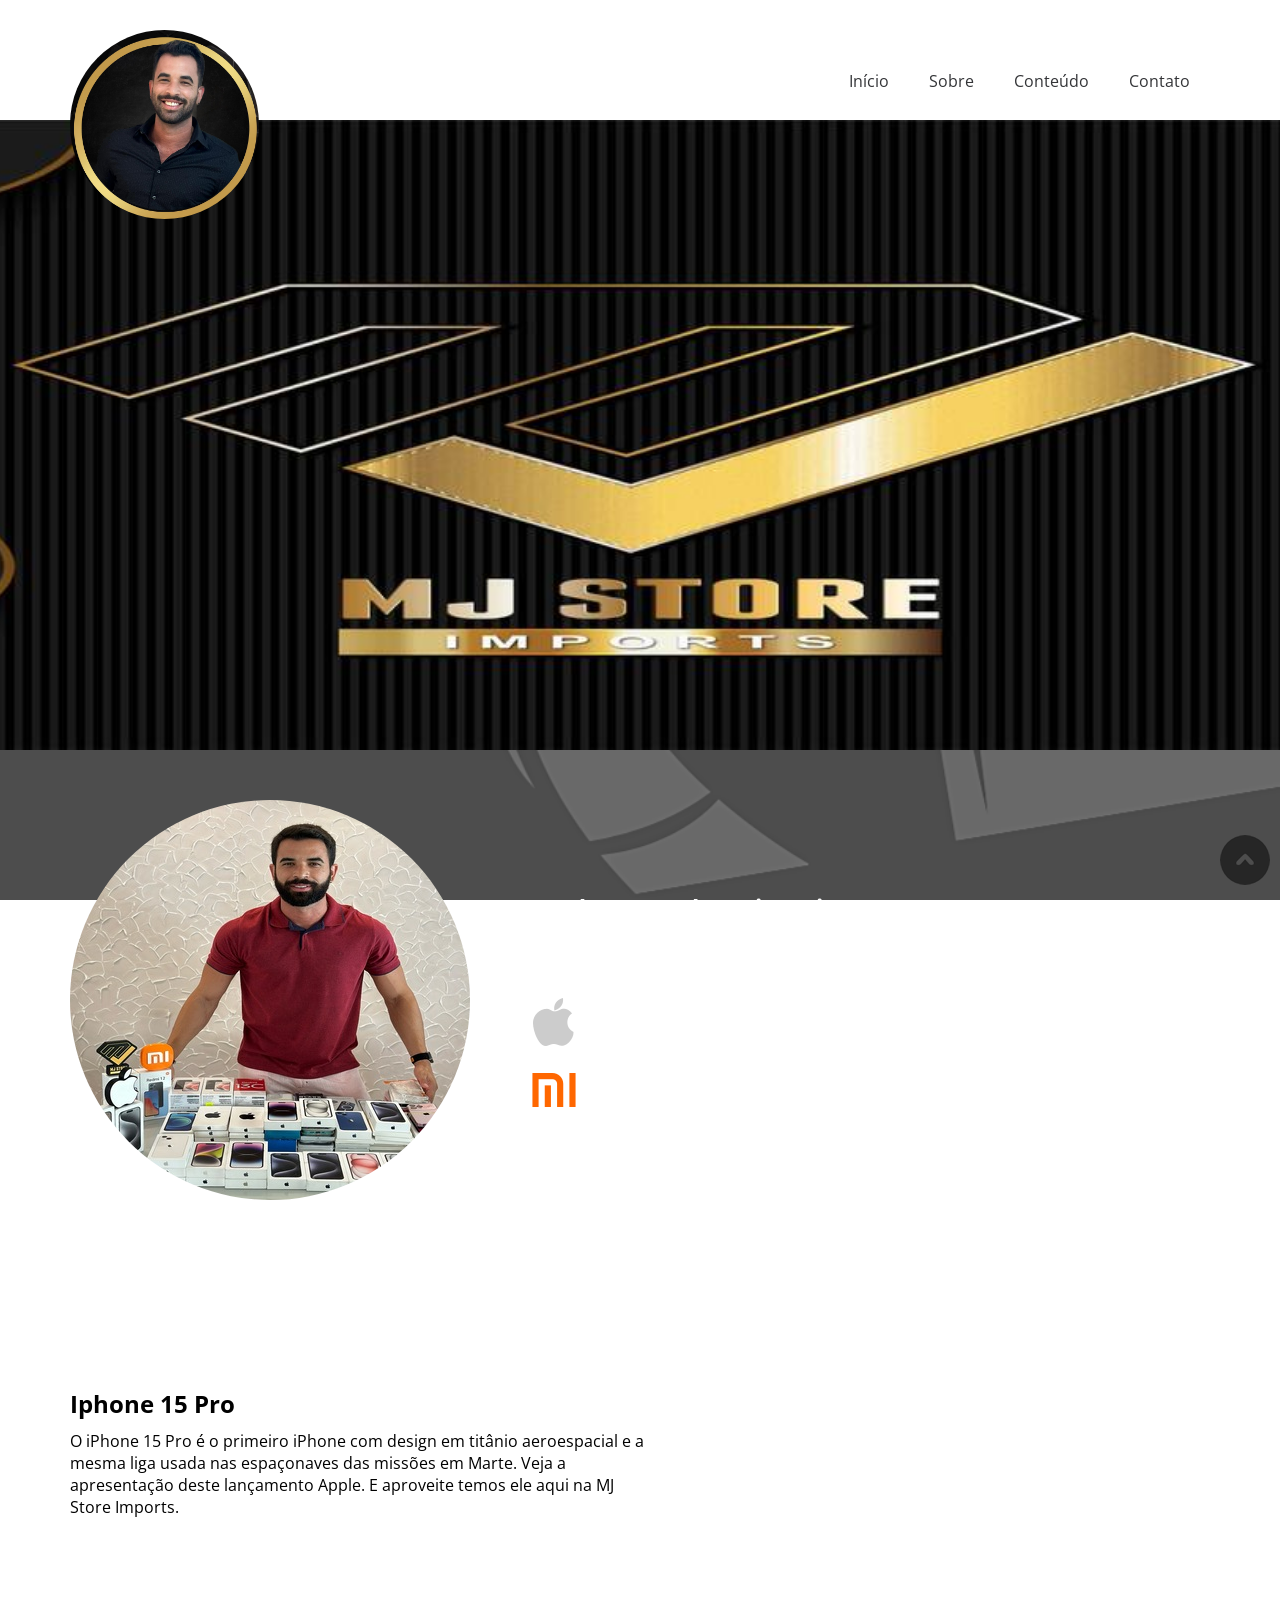
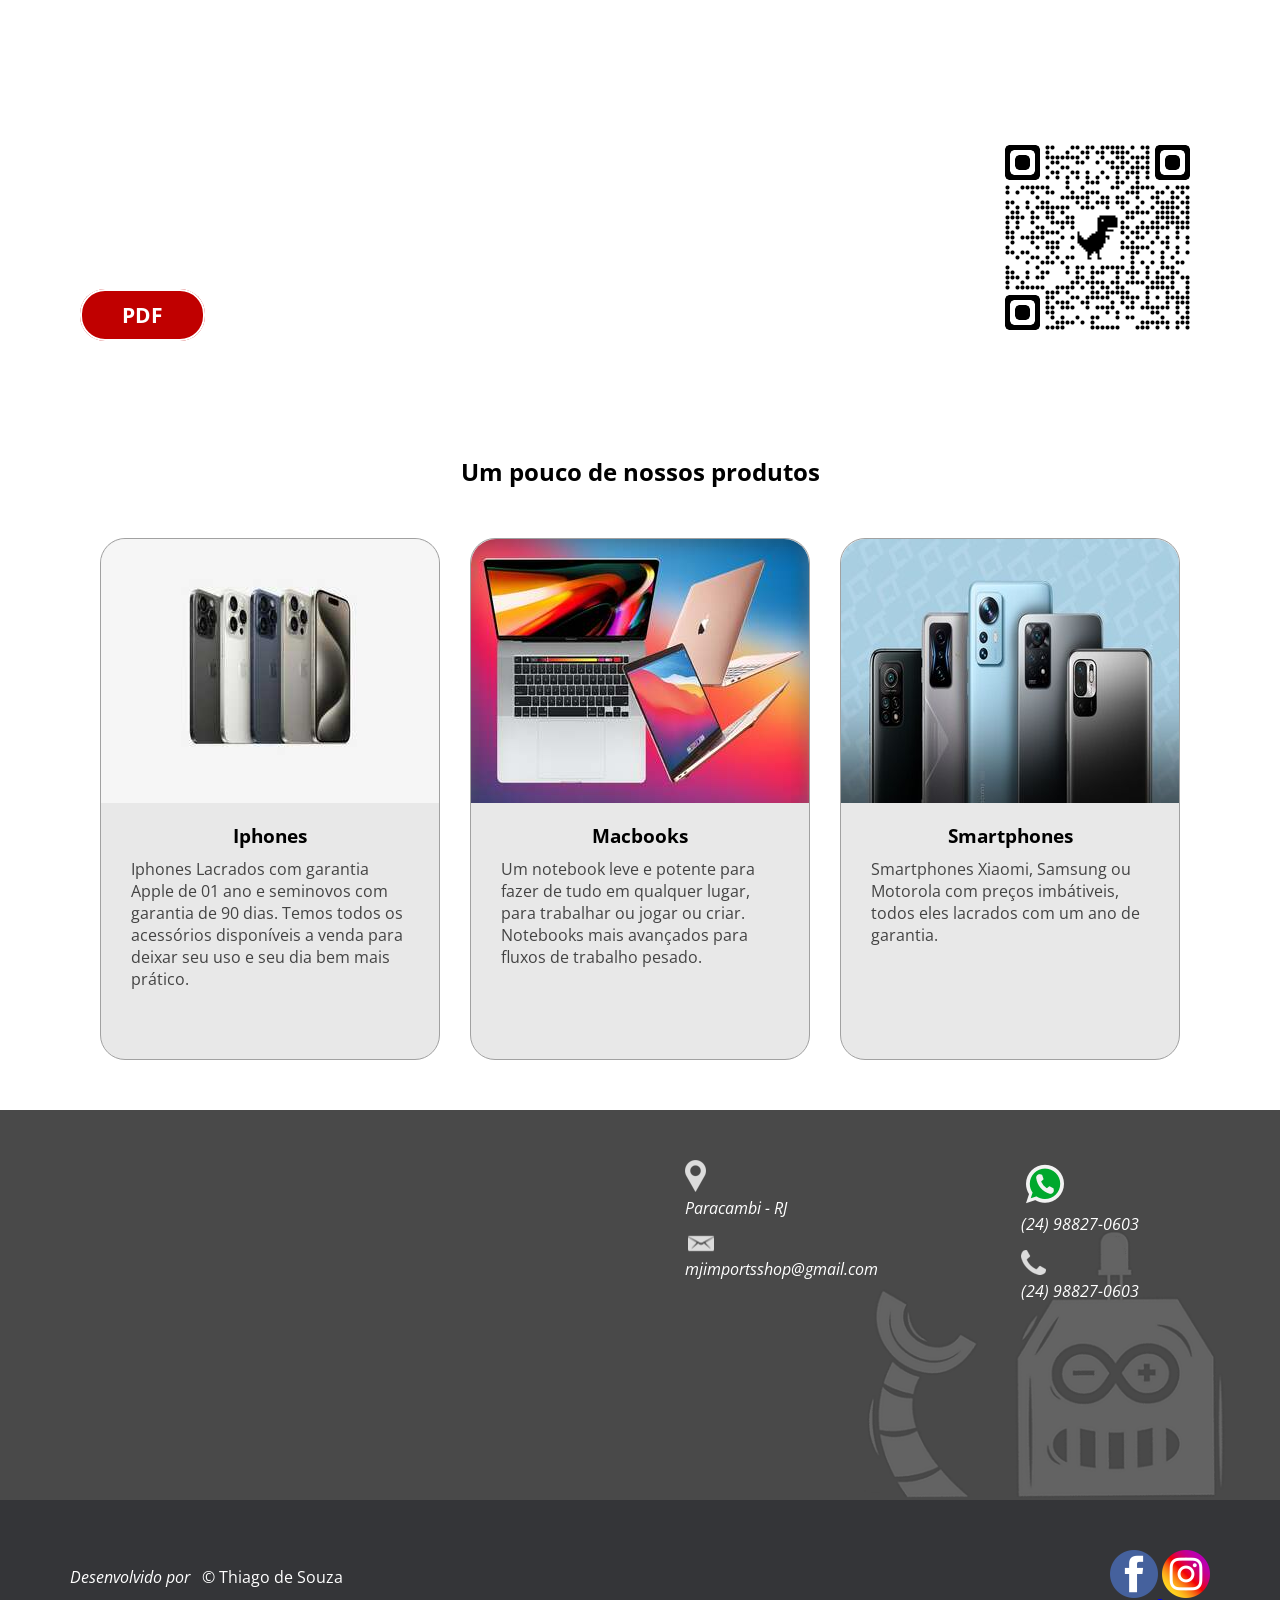
==== index.html @ d0d1aa40 "Upload de Arquivos do site" ====
<!DOCTYPE html>
<html lang="pt-br">

<head>
    <meta charset="UTF-8">
    <meta name="viewport" content="width=device-width, initial-scale=1.0">
    <title>HTML 5 e CSS3 - One page site</title>
    <meta name="description"
        content="Aprendizado sobre HTML5, CSS3 e SEO de forma simples, prática e objetiva desenvolvendo do zero um site OnePage do zero completamente responsivo.">
    <link rel="icon" href="img/favicon.png">
    <link rel="stylesheet" href="style.css">
</head>

<body>

    <!-- Cabeçalho -->
    <header id="inicio">
        <div class="container flex">
            <div id="logo">
                <img src="img/logo.png" alt="hal 9000">
            </div>

            <nav>
                <input type="checkbox" id="check">
                <label for="check">&#x268c;</label>
                <ul>
                    <li><a href="#inicio">Início</a></li>
                    <li><a href="#sobre">Sobre</a></li>
                    <li><a href="#conteudo">Conteúdo</a></li>
                    <li><a href="#contato">Contato</a></li>
                </ul>
            </nav>

        </div>

    </header>

    <!-- Destaque -->
    <main>
        <div class="container">

        </div>


    </main>

    <!-- Sobre  -->
    <section id="sobre">
        <div class="container flex2">
            <div id="destaqueSobre">
                <img src="img/produtos.jpg" alt="html5css3">
            </div>
            <div id="textoSobre">
                <h2>Produtos Apple e Xiaomi</h2>
                <p>Proporcionando momentos incríveis com produtos Apple e Xiaomi. Viva e sinta a experiência de ter o
                    melhor para você.
                </p>
                <div class="topicosSobre flex2">
                    <img src="img/apple.png" alt="html5">
                    <p>Apple</p>
                </div>
                <div class="topicosSobre flex2">
                    <img src="img/xiaomi.png" alt="css3">
                    <p>Xiamomi</p>
                </div>

            </div>

        </div>


    </section>

    <!-- One Page -->
    <section id="onepage">
        <div class="container flex3">
            <div id="textoSite">
                <h2>Iphone 15 Pro</h2>
                <p>
                    O iPhone 15 Pro é o primeiro iPhone com design em titânio aeroespacial e a mesma liga usada nas
                    espaçonaves das missões em Marte.
                    Veja a apresentação deste lançamento Apple. E aproveite temos ele aqui na MJ Store Imports.
                </p>
            </div>
            <div id="video">
                <iframe width="560" height="315" src="https://www.youtube.com/embed/oHQ7RxC-_5E?si=gwGNPTYj-lq-KLlU"
                    title="YouTube video player"
                    allow="accelerometer; autoplay; clipboard-write; encrypted-media; gyroscope; picture-in-picture; web-share"
                    allowfullscreen></iframe>

            </div>
        </div>


    </section>

    <!-- Wireframe -->
    <section id="wireframe">
        <div class="container flex2">
            <div id="textoWire">
                <h2>Nosso Catálogo</h2>
                <p>Temos uma variedade de produtos incríveis para melhor atendê-los. Produtos diretamente dos EUA,
                    enviamos para todo o Brasil.
                    Sua compra é totalmente segura conosco, garantida e com a melhor qualidade e atendimento possível.
                    Clique no botão <span> ou escaneie o QR Code </span> para obter o catálogo de nossos preços e
                    produtos.
                </p>
                <a href="catalogo.pdf" target="_blank" class="botao">PDF</a>
            </div>

            <div id="qrcode">
                <img src="img/qrcode.png" alt="qrcode">

            </div>
        </div>


    </section>

    <!-- Conteúdo -->

    <section id="conteudo">
        <div class="container">

            <h2>Um pouco de nossos produtos</h2>

            <div class="cards flex4">
                <div class="card">
                    <img src="img/iphones.jpeg" alt="Estrutura html5">
                    <h3>Iphones</h3>
                    <p>Iphones Lacrados com garantia Apple de 01 ano e seminovos com garantia de 90 dias. Temos todos os
                        acessórios disponíveis a venda para deixar seu uso e seu dia bem mais prático.
                    </p>

                </div>

                <div class="card">
                    <img src="img/macbooks.jpg" alt="Box model CSS">
                    <h3>Macbooks</h3>
                    <p> Um notebook leve e potente para fazer de tudo em qualquer lugar, para trabalhar ou jogar ou
                        criar. Notebooks mais avançados para fluxos de trabalho pesado.
                    </p>

                </div>

                <div class="card">
                    <img src="img/i632135.jpeg" alt="Breakpoints">
                    <h3>Smartphones</h3>
                    <p> Smartphones Xiaomi, Samsung ou Motorola com preços imbátiveis, todos eles lacrados com um ano de
                        garantia.
                    </p>

                </div>

            </div>



        </div>


    </section>

    <!-- Rodapé -->

    <address>
        <div class="container flex6">
            <div id="contato">
                <a href="https://api.whatsapp.com/send?phone=5524988270603&text=Oi,%20tenho%20uma%20dúvida!" target="_blank">
                    <img src="img/whatsapp.png" alt="WhatsApp" title="Abrir no WhatsApp">
                    <p>(24) 98827-0603</p>
                </a>
                <img src="img/fone.png" alt="Telefone">
                <p>(24) 98827-0603</p>
            </div>

            <div id="endereco">

                <a href="https://maps.app.goo.gl/UojAZGGmoxcisecQ6">
                    <img src="img/mapa.png" alt="Mapa" id="iconeMapa">
                </a>
                <img src="img/local.png" alt="Local" id="iconeLocal">

                <p>Paracambi - RJ</p>
                <a href="mailto:mjimportsshop@gmail.com?subject=IPHONE">
                    <img src="img/email.png" alt="Email" title="Enviar E-mail">
                    <p>mjimportsshop@gmail.com</p>
                </a>

            </div>

            <div id="googleMaps">

                <iframe
                    src="https://www.google.com/maps/embed?pb=!1m18!1m12!1m3!1d58930.64115678321!2d-43.75852801609254!3d-22.610310157361425!2m3!1f0!2f0!3f0!3m2!1i1024!2i768!4f13.1!3m3!1m2!1s0x994de0906daee5%3A0x635ed114ffd1ee93!2sParacambi%2C%20RJ!5e0!3m2!1spt-BR!2sbr!4v1706153625259!5m2!1spt-BR!2sbr"
                    width="400" height="300" style="border:0;" allowfullscreen="" loading="lazy"
                    referrerpolicy="no-referrer-when-downgrade"></iframe>


            </div>

        </div>
    </address>

    <footer>
        <div class="container flex5">
            <div id="copyright">

                <p><i>Desenvolvido por</i> &nbsp; &#169; Thiago de Souza </p>

            </div>

            <div id="social">
       

                <a href="https://www.facebook.com/mjimportsstore" target="_blank">
                    <img src="img/facebook.png" alt="Facebook">
                </a>
                <a href="https://www.instagram.com/mjstoreimport/" target="_blank">
                    <img src="img/instagram.png" alt="Instagram">
                </a>


            </div>

        </div>


    </footer>

    <a href="#inicio" id="topo"><img src="img/topo.png" alt="topo do site"></a>
</body>

</html>
---- style.css ----
/*  
    Folha de estilo do site one page HTML5 e CSS3
    @author: Thiago de Souza

*/

/* Importação (Google Fonts */
@import url('https://fonts.googleapis.com/css2?family=Open+Sans:wght@400;700&display=swap');

/* CSS Reset*/
* {
    margin: 0;
    border: 0;
    padding: 0;
}

html{
    scroll-behavior: smooth;
}

body {
    font-family: 'Open Sans', sans-serif;
    font-size: 1em;
}

/* Layout */
.container {
    margin: 0 auto;

}

.flex {
    display: flex;
    justify-content: space-between;

}

.flex2 {
    display: flex;
    align-items: center;
}

.flex3 {
    display: flex;
    flex-direction: column;
}

.flex4 {
    display: flex;
    flex-wrap: wrap;
    justify-content: space-evenly;
}

.flex5{
    display: flex;
    flex-direction: column-reverse;
}

.flex6{
    display: flex;
    flex-direction: column;
    justify-content: space-around;

}

.botao {
    text-decoration: none;
    color: #fff;
    font-size: 1.3em;
    font-weight: 700;
    background-color: #c00000;
    padding: 10px 40px;
    border: 2px solid #fff;
    border-radius: 25px;
}

/*Topo do site*/
#topo {
    position: fixed;
    right: 10px;
    bottom: 10px;

}

/* Cartões */

.card {
    margin-top: 25px;
    width: 338px;
    height: 520px;
    background-color: #e8e8e8;
    border: 1px solid #a1a1a1;
    border-radius: 25px;
    text-align: center;

}

.card img {
    border-radius: 25px 25px 0px 0px;

}

.card h3 {
    margin-top: 15px;
}

.card p {
    text-align: left;
    color: #434343;
    padding: 10px 30px 50px 30px;

}

.card a {
    padding: 10px 100px;
    border: 0;
}


/* Smartphone Portrait >>>>>>>>>>>>>>>>>>>>>>>>>>>>>>>>>>>>>>>>>>>>>>>>>>>>>>>>>>>>>>>> */

/* Cabeçalho*/

header {
    height: 60px;
}

#logo img {
    width: 128px;
    height: 128px;
    border-radius: 50%;
}

#check {
    display: none;
}

label {
    font-size: 3em;
    position: fixed;
    top: 5px;
    right: 15px;
    color: rgba(0, 0, 0, 0.5);

}

nav ul {
    list-style: none;
    background-color: rgba(52, 53, 56, 0.95);
    height: 100vh;
    position: fixed;
    top: 60px;
    right: -45%;
    width: 45%;
    transition: all 0.5s;
}

#check:checked~ul {
    right: 0;
}

nav ul li {
    padding: 20px;
    border-bottom: 1px solid #a9a9a9;
    text-align: right;

}

nav ul li a {
    text-decoration: none;
    color: #fff
}

/* Destaque*/

main {
    height: 75vh;
    background: url(img/logo.jpg);
    background-size: cover;
    background-position: center;
    color: #fff;
    display: flex;
    flex-direction: column;
    justify-content: center;
    text-align: center;
}

main h1 {
    font-size: 2.5em;
}

main h2 {
    font-size: 1em;
    margin: 20px 0px 50px 0px
}

/* Sobre */

#sobre {
    padding: 50px 0px;
    background: url(img/background.png);
    background-size: cover;
    background-position: center;

}

#destaqueSobre {
    display: none;
}

#textoSobre {
    color: #fff;
    padding: 0px 10px;

}

#textoSobre h2 {
    margin-bottom: 10px;
}

.topicosSobre {
    margin-top: 20px;
}

.topicosSobre img {
    margin-right: 10px;
}

/* One Page */

#onepage {
    padding: 50px 10px;
}

#onepage h2 {
    margin-bottom: 10px;
}

#onepage p {
    margin-bottom: 25px;
}

#video iframe {
    width: 340px;
    height: 191px;
}

/* Wireframe */

#wireframe {
    padding: 50px 0px;
    background: url(img/background.png);
    background-size: cover;
    background-position: center;

}

#textoWire {
    color: #fff;
    padding: 0px 10px;
}

#textoWire h2 {
    margin-bottom: 10px;
}

#textoWire p {
    margin-bottom: 40px;
}

#textoWire span {
    display: none;
}

#qrcode {
    display: none;
}

/* Conteúdo */

#conteudo {
    padding: 50px 0px;
}

#conteudo h2 {
    margin-bottom: 25px;
    text-align: center;
}

#todos {
    margin-top: 50px;
    text-align: center;
}

#todos a {
    text-decoration: none;
    color: #000;
    font-weight: 700;
    font-size: 1.25em;
}

/* Rodapé */

address {
    padding: 35px 10px 50px 10px ;
    background: url(img/background2.png);
    background-size: cover;
    background-position: center;
    color: #fff;
}

address a {
    text-decoration: none;
    color: #fff;
}

address img{
    padding-top: 15px;
}

#iconeLocal{
    display: none;
}

#dados{
    margin: 30px 0px 15px 0px;
}

#googleMaps{
    display: none;
}

footer{
    padding: 50px;
    background-color: #343538;
    color: #fff;
    text-align: center;
}

#social {
    margin-bottom: 25px;
}



/* Smartphone Landscape >>>>>>>>>>>>>>>>>>>>>>>>>>>>>>>>>>>>>>>>>>>>>>>>>>>>>>>>>>>>>>> */
@media (min-width: 576px) {

    /* Layout */
    .container {
        max-width: 540px;
    }

    /*Destaque */

    main h1,
    main h2 {
        text-shadow: #0000 0.05em 0.05em 0.05em;
    }

    /* One page*/

    #video iframe {
        width: 560px;
        height: 315px;
        border: 0;
    }

    /* Rodapé*/

    .flex5{
        flex-direction: row;
        justify-content: space-between;
        align-items: center;

    }

    #social{
        margin: 0;
    }

}

/* Tablet Portrait >>>>>>>>>>>>>>>>>>>>>>>>>>>>>>>>>>>>>>>>>>>>>>>>>>>>>>>>>>>>>>>>>>>> */

@media (min-width: 768px) {

    /* Layout */
    .container {
        max-width: 720px;
    }

    /* Destaque */

    main {
        height: 45vh;
    }

    main h1 {
        font-size: 5.5em;
    }

    main h2 {
        font-size: 2em;
    }

}

/* Tablet Landscape >>>>>>>>>>>>>>>>>>>>>>>>>>>>>>>>>>>>>>>>>>>>>>>>>>>>>>>>>>>>>>>>>>> */
@media (min-width: 992px) {

    /* Layout */
    .container {
        max-width: 960px;
    }

    /* Destaque*/

    main {
        height: 70vh;
    }
}

/* PC >>>>>>>>>>>>>>>>>>>>>>>>>>>>>>>>>>>>>>>>>>>>>>>>>>>>>>>>>>>>>>>>>>>>>>>>>>>>>>>>> */
@media (min-width: 1200px) {

    /* Layout */
    .container {
        max-width: 1140px;
    }

    /* Cabeçalho*/

    header {
        height: 120px;
    }

    #logo img {
        width: 189px;
        height: 189px;
        margin-top: 30px;
    }

    label {
        display: none;

    }

    nav ul {
        position: static;
        width: 100%;
        height: auto;
        background-color: transparent;
        margin-top: 50px;

    }

    nav ul li {
        float: left;
        border: 0;

    }

    nav ul li a {
        color: #343538;
    }

    nav ul li a:hover {
        color: #c00000;
    }

    /* Sobre */

    #sobre {
        background-attachment: fixed;
    }

    #destaqueSobre {
        display: inline;
    }

    #destaqueSobre img {
        border-radius: 50%;
        margin-right: 50px;
    }

    /* One Page */

    .flex3 {
        flex-direction: row;
        align-items: center;
    }

    /* Wireframe */

    #wireframe {
        background-attachment: fixed;

    }

    #wireframe span {
        display: inline;

    }

    #qrcode {
        display: inline;
    }

    #qrcode img {
        width: 225px;
        height: 225px;

    }

    /* Rodapé */

    #iconeLocal{
        display: inline;
    }

    #iconeMapa{
        display: none;
    }

    #googleMaps{
        display: inline;
    }

    .flex6{
        flex-direction: row-reverse;
    }

}
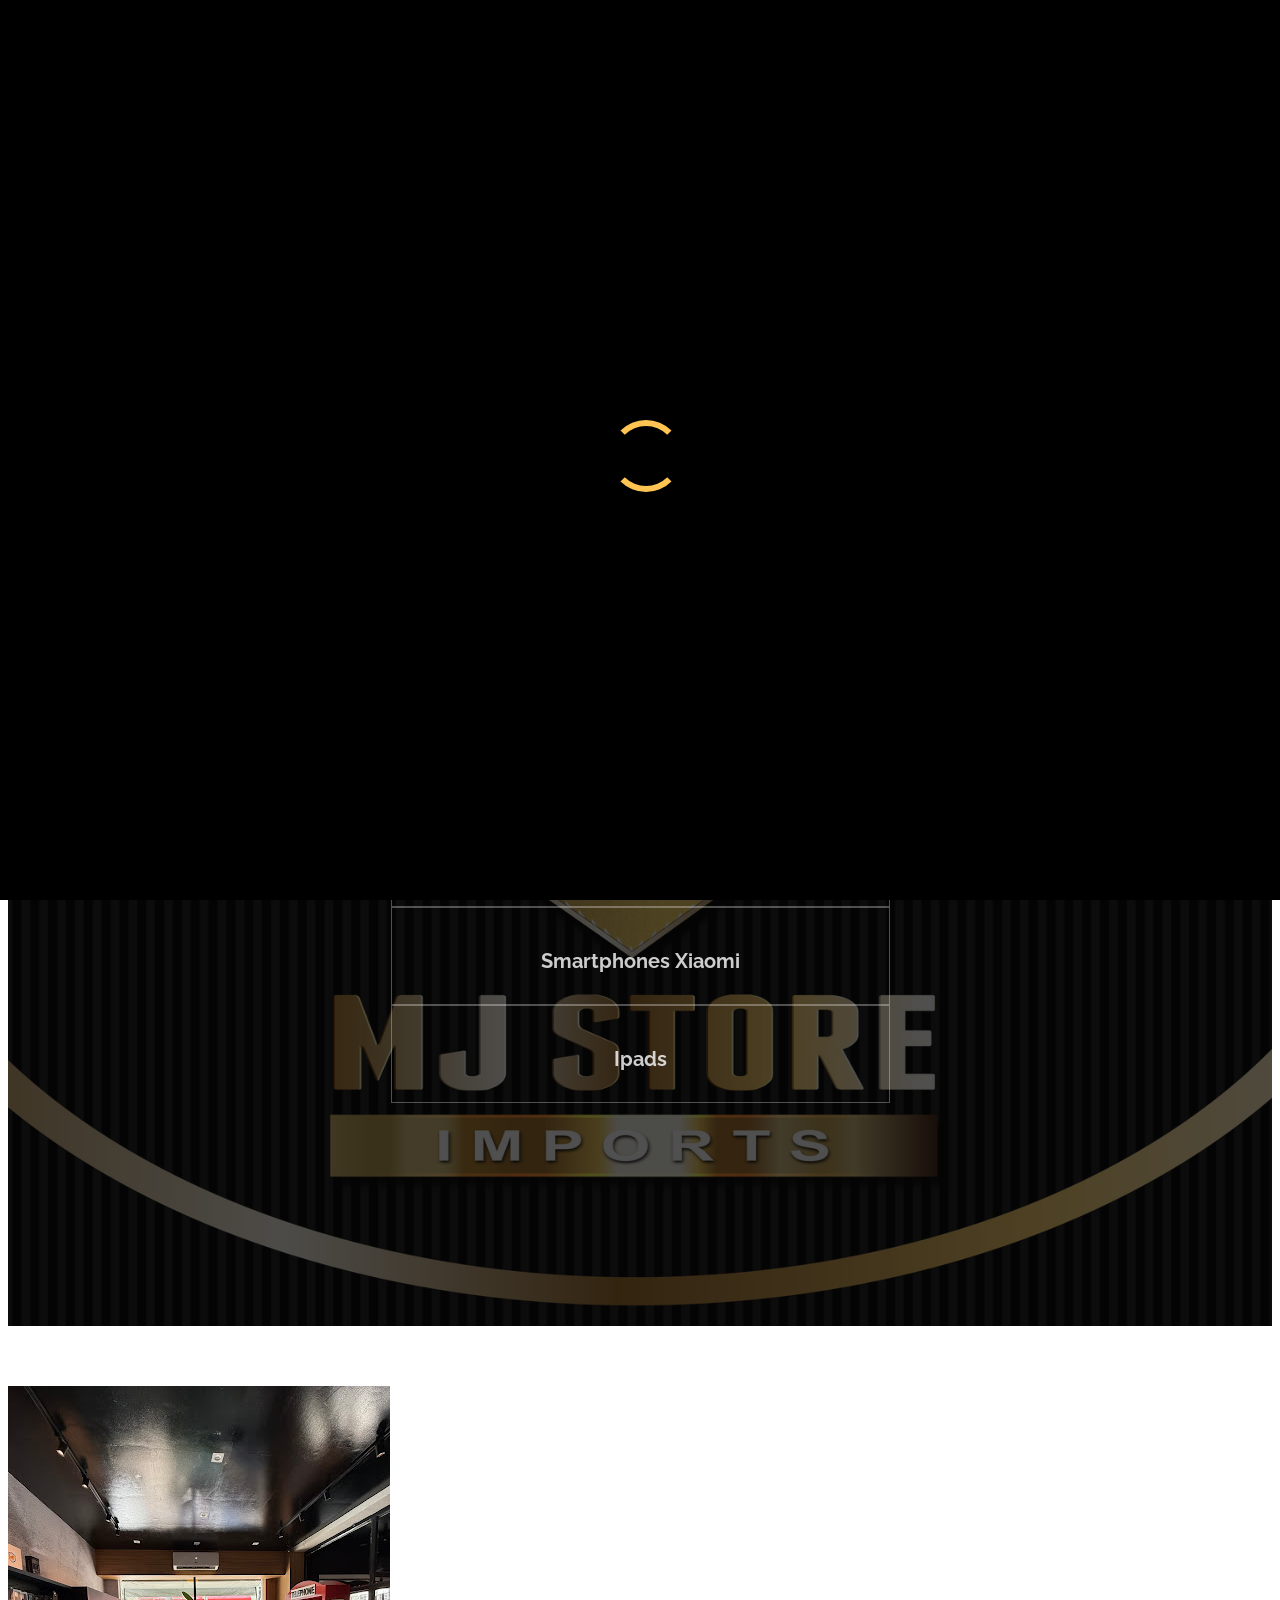
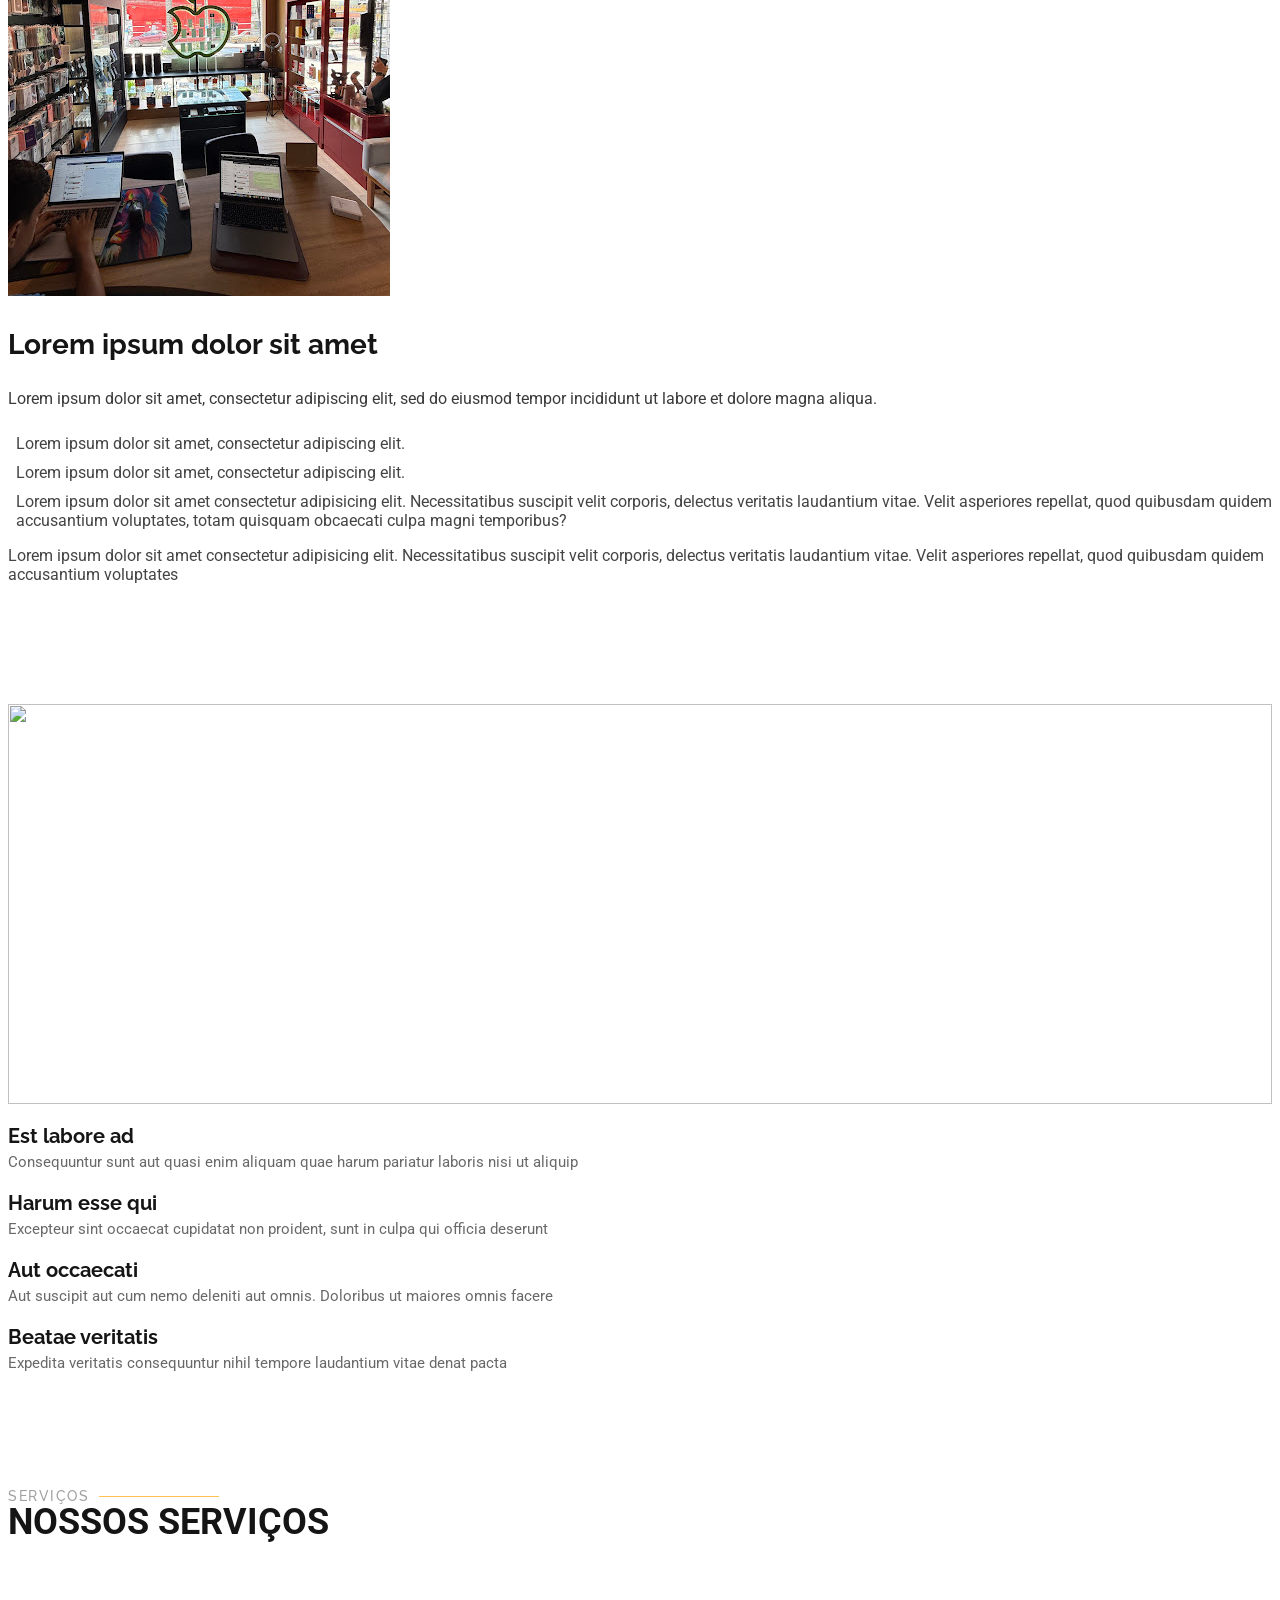
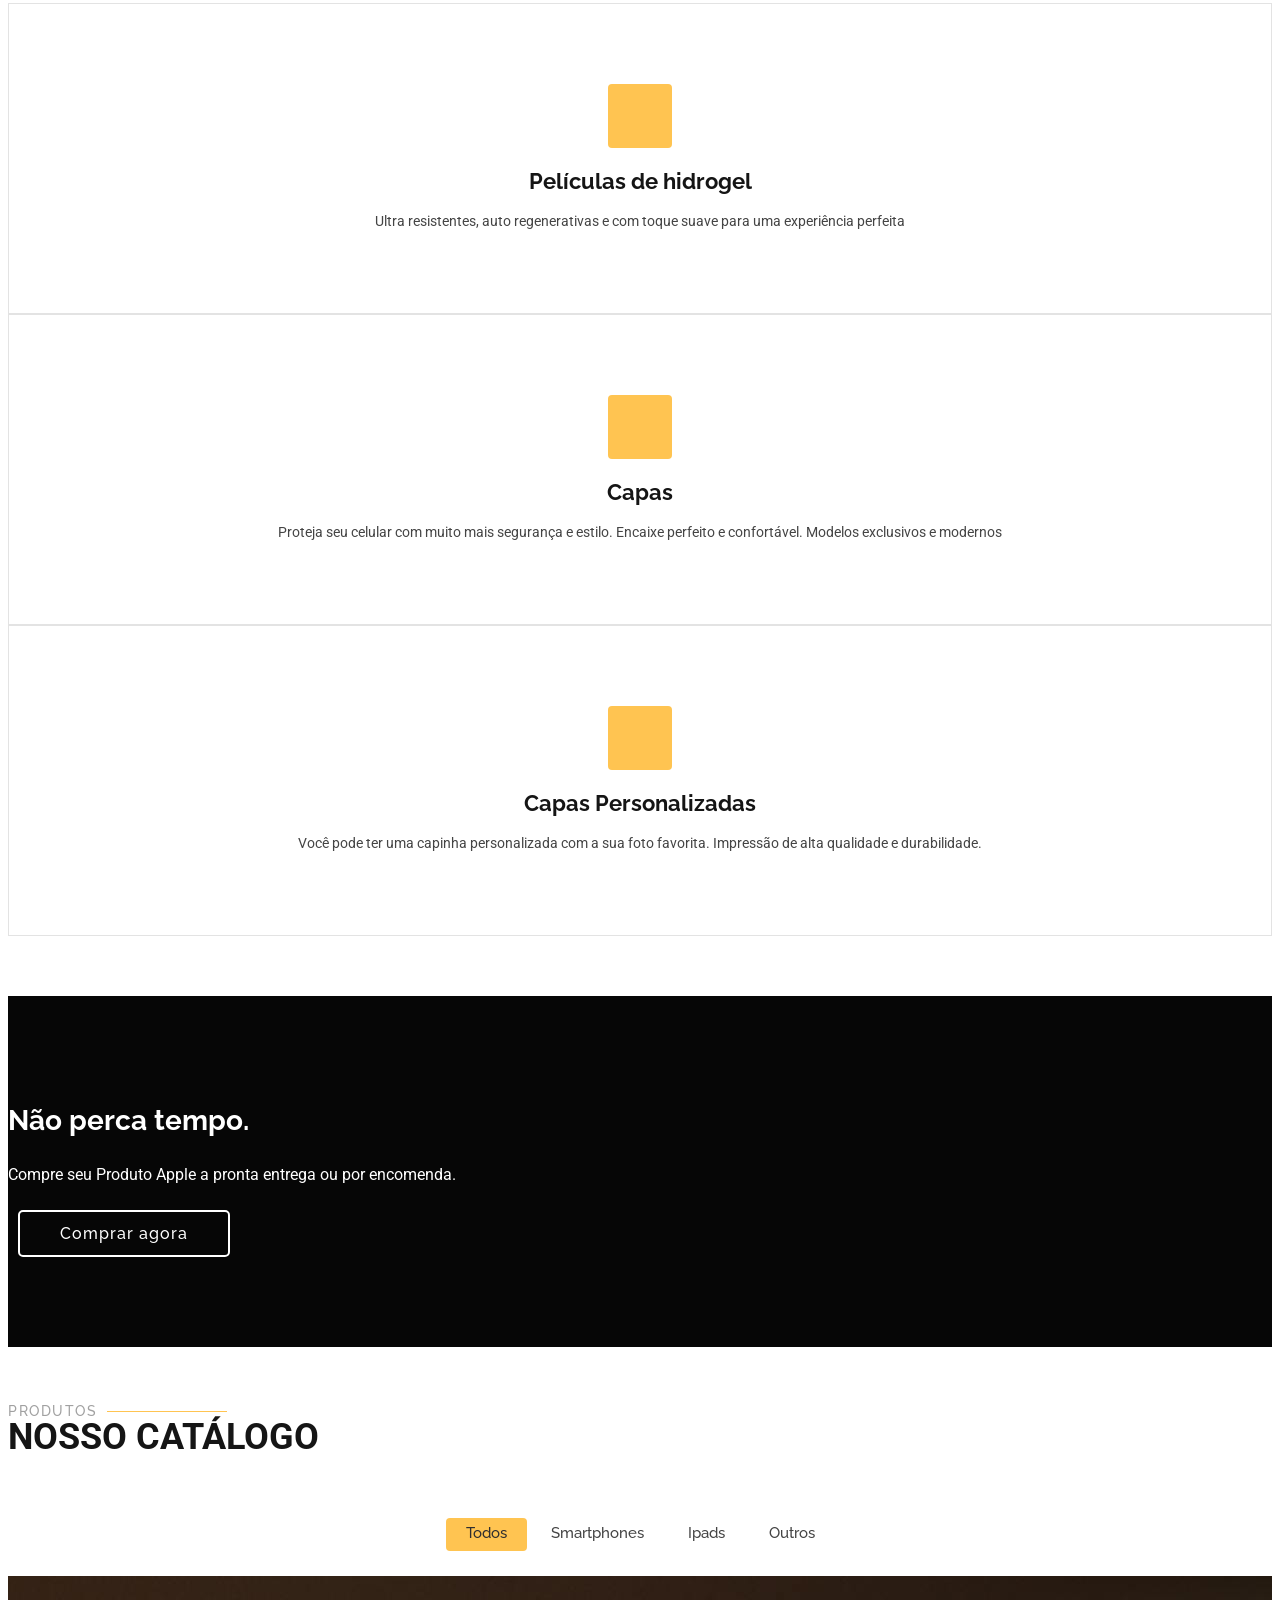
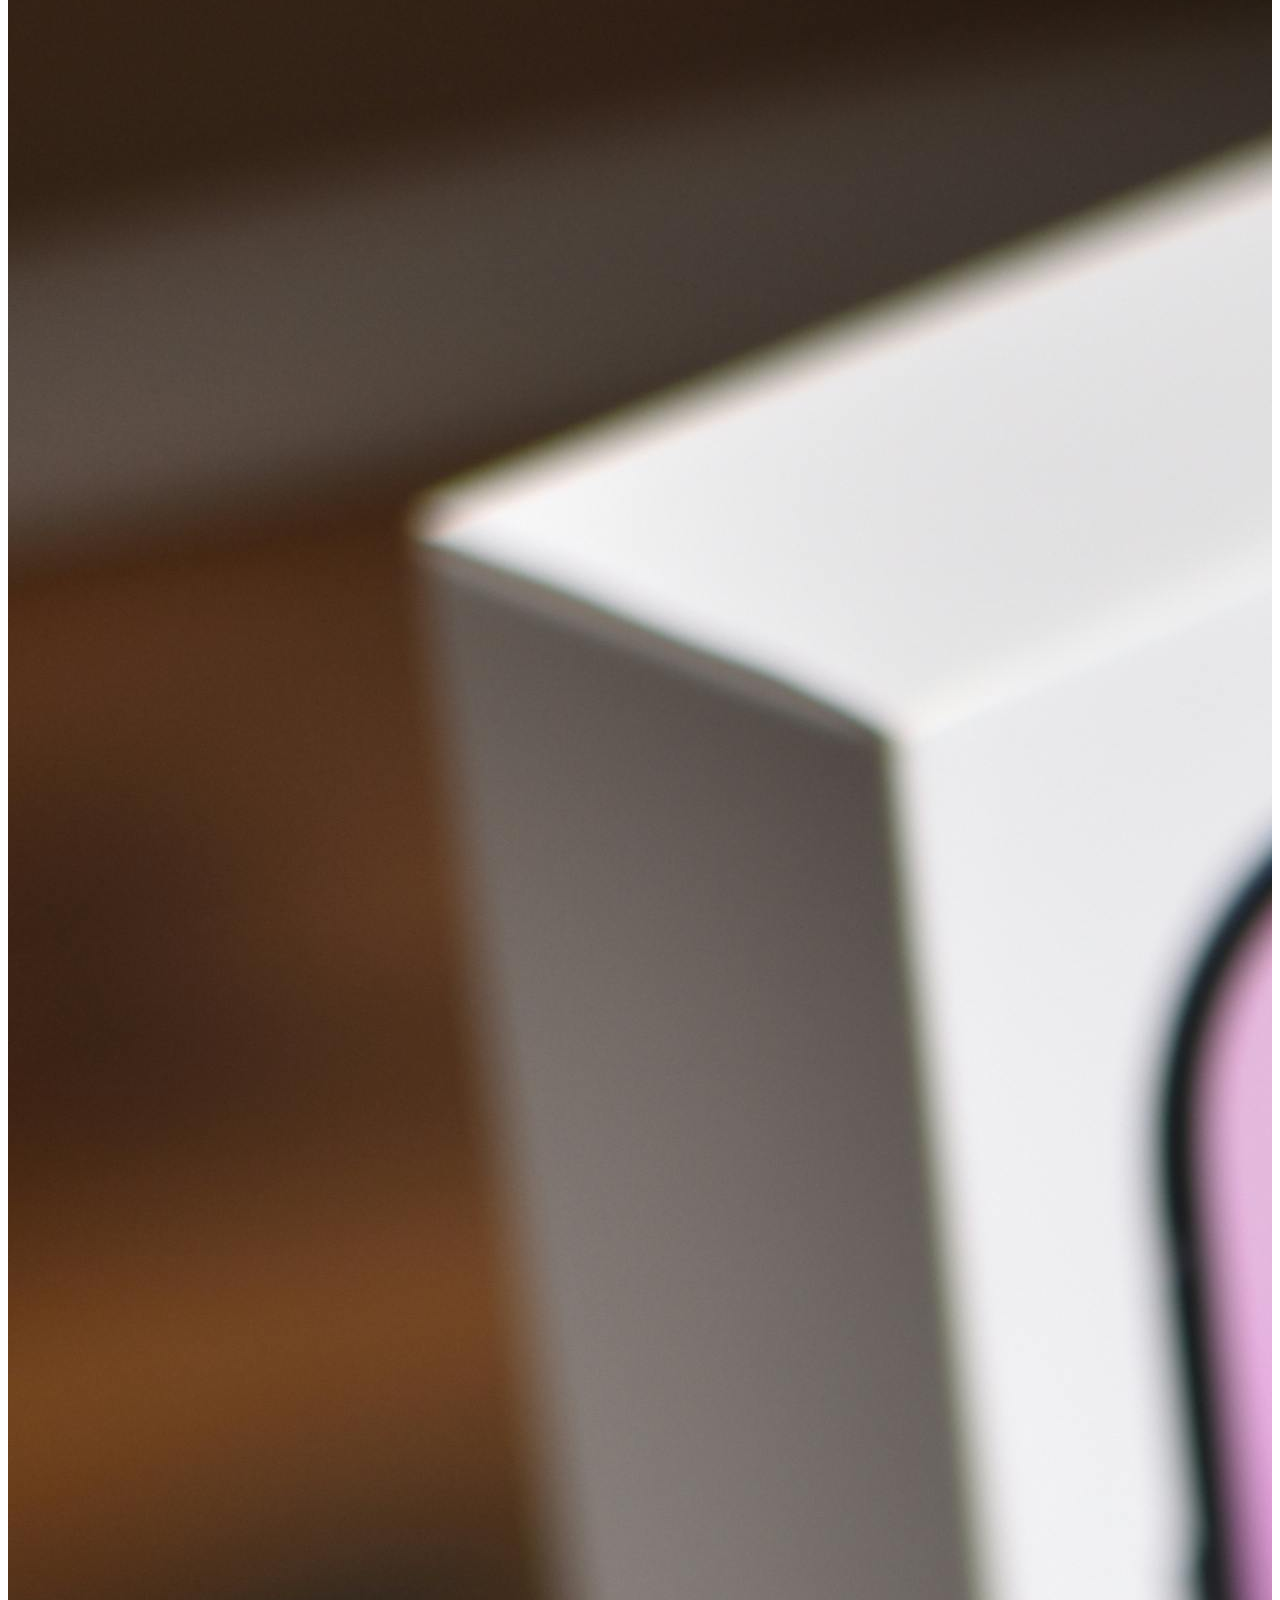
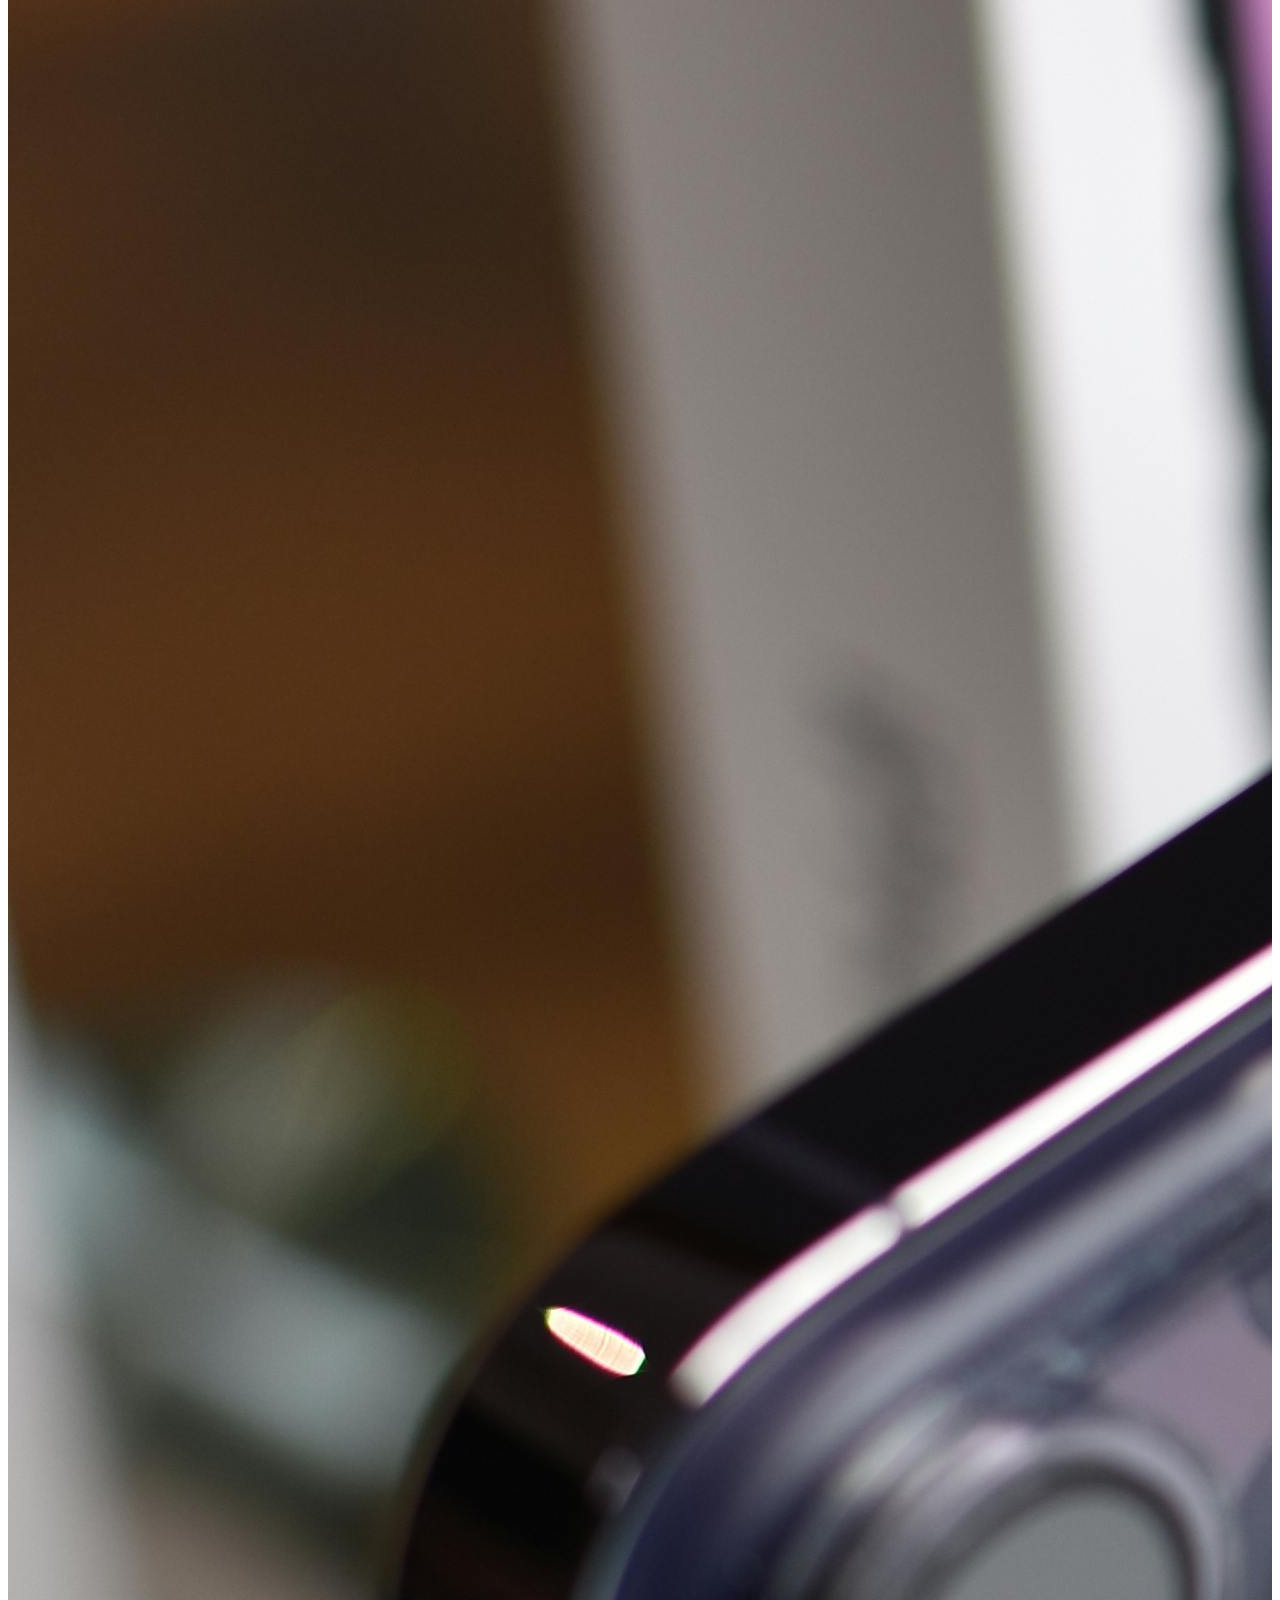
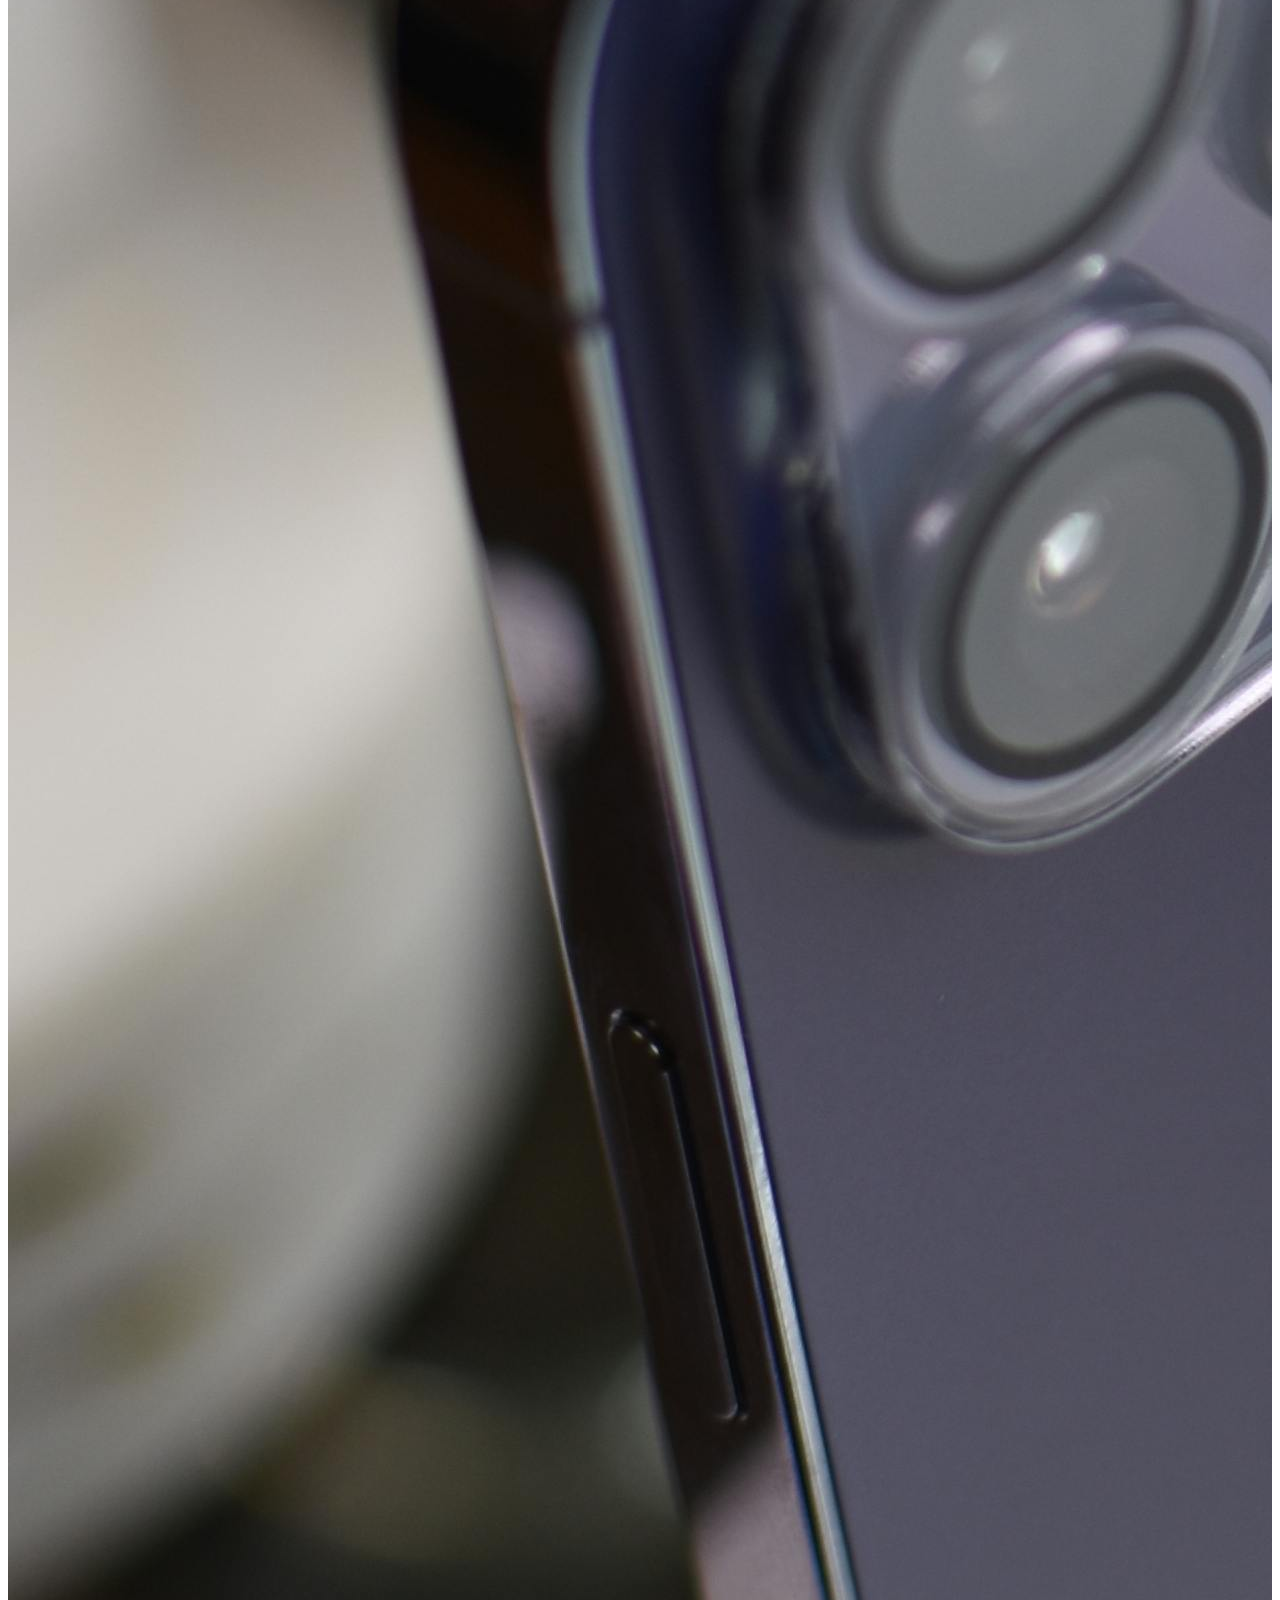
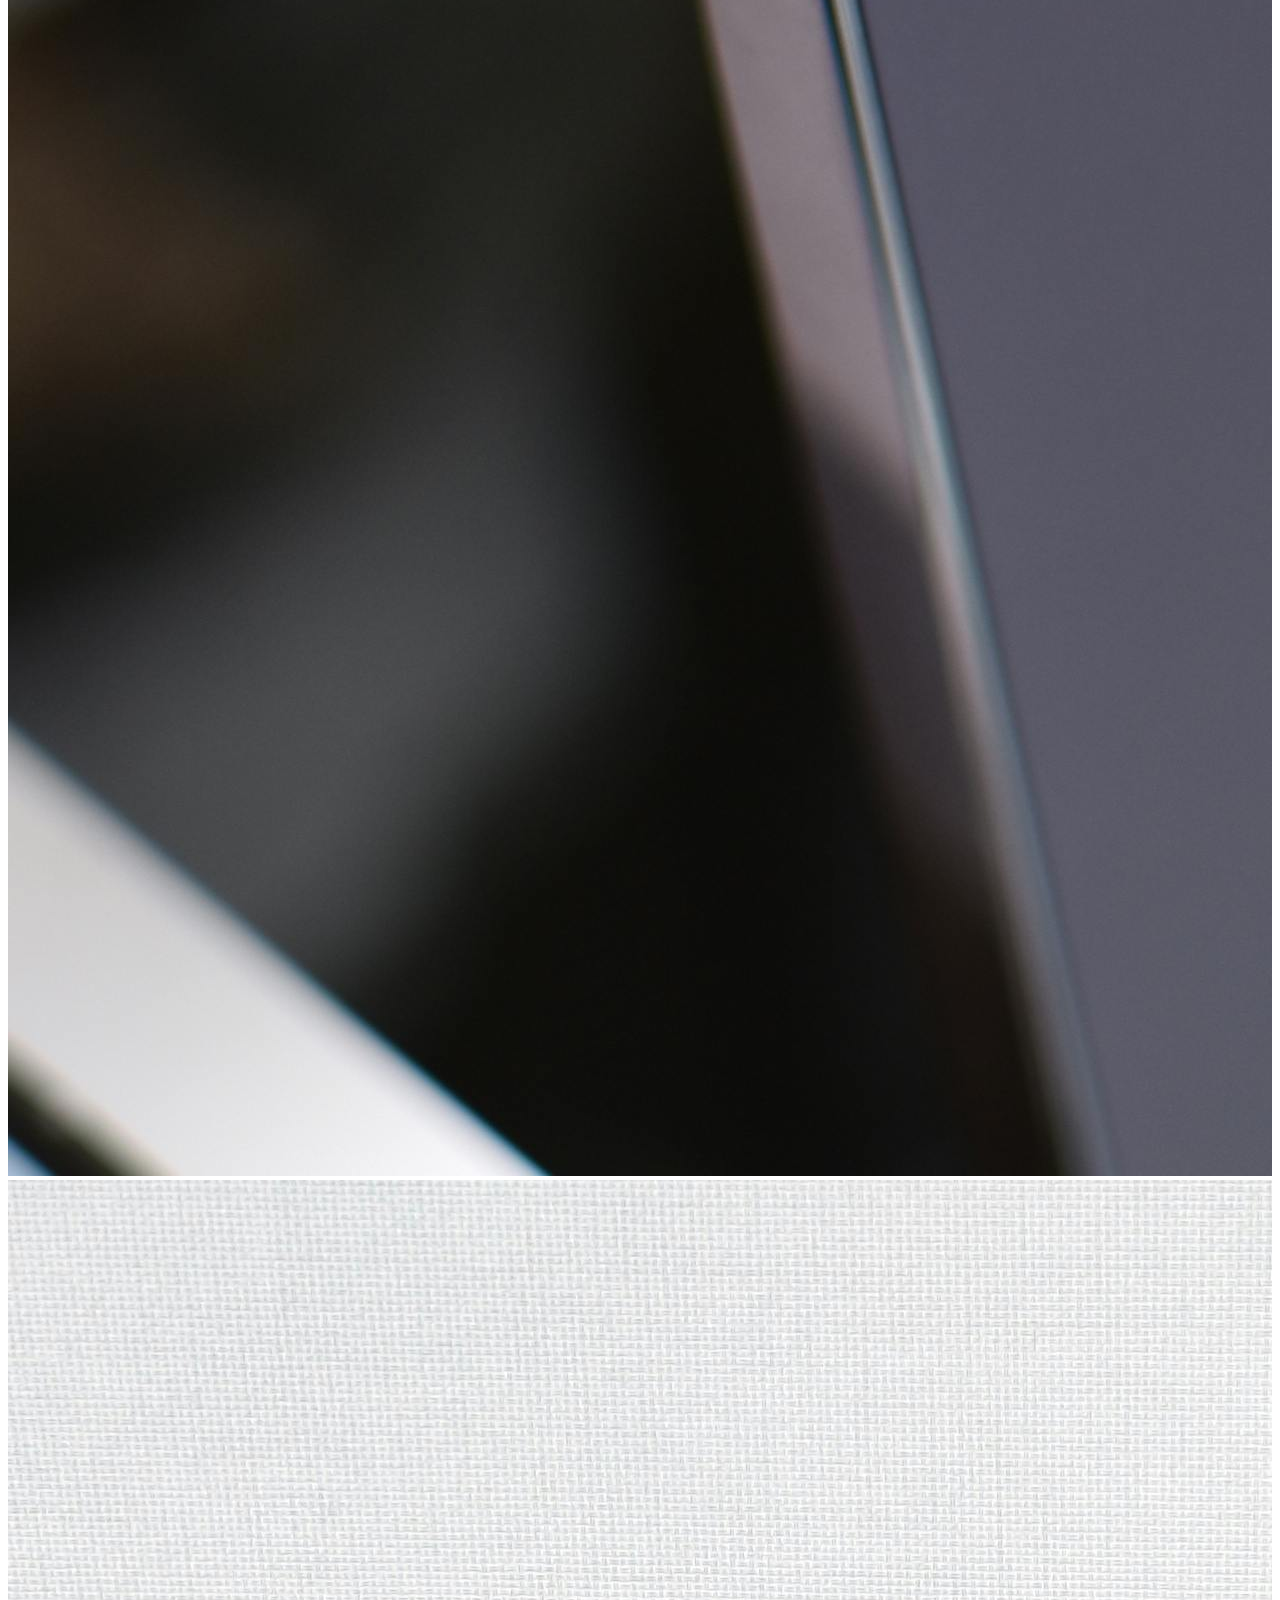
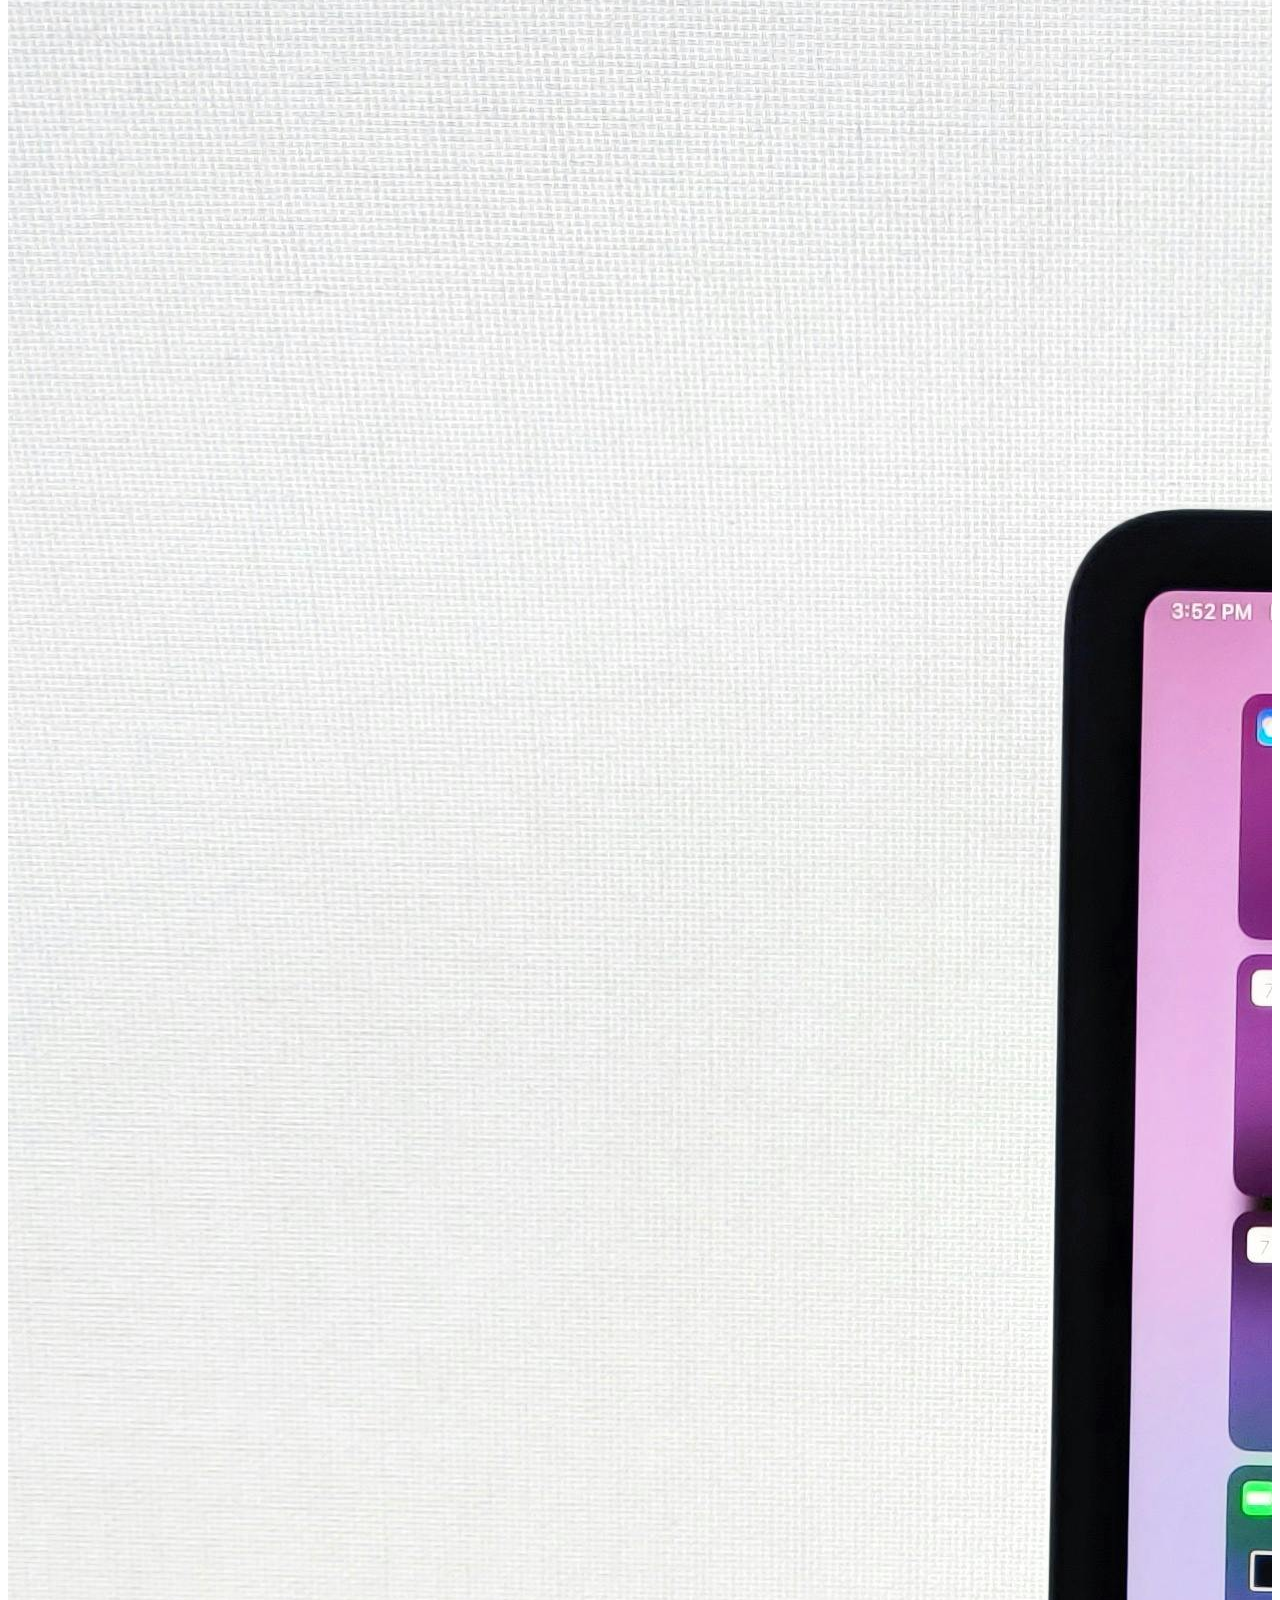
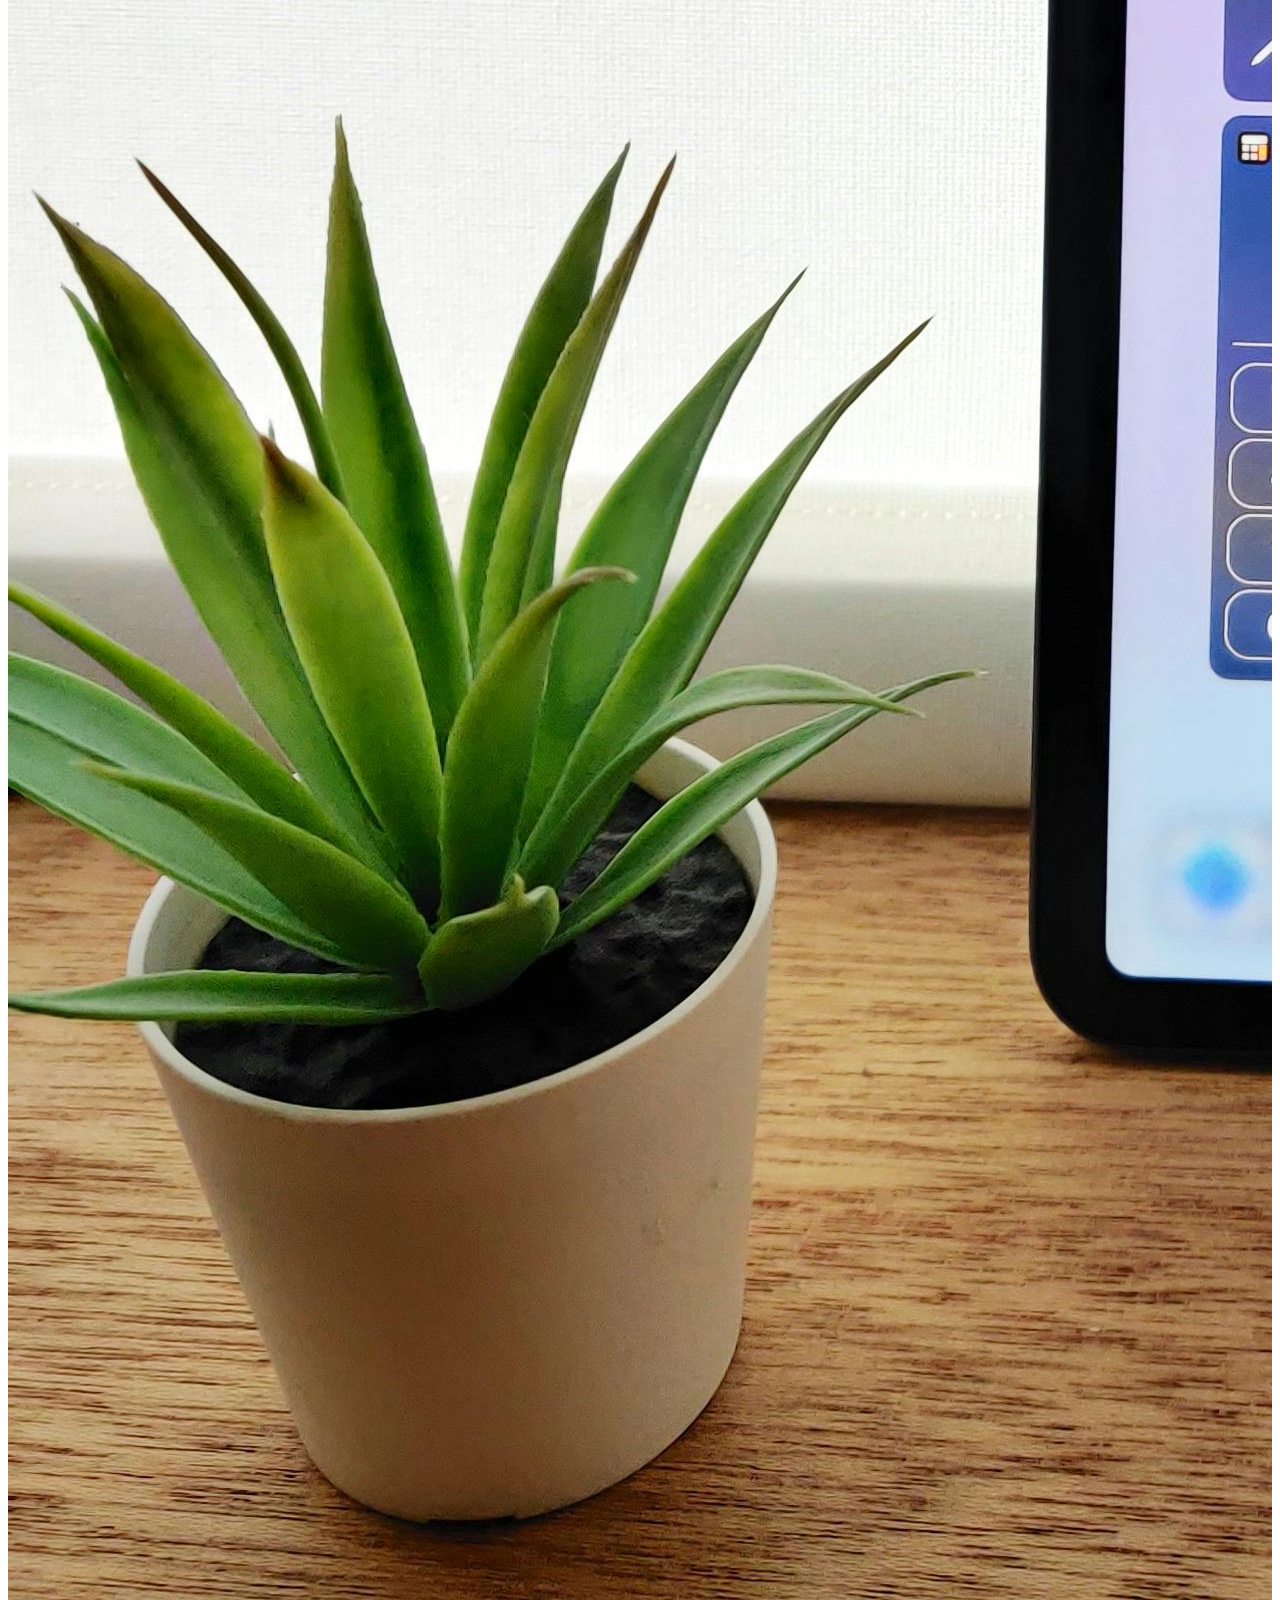
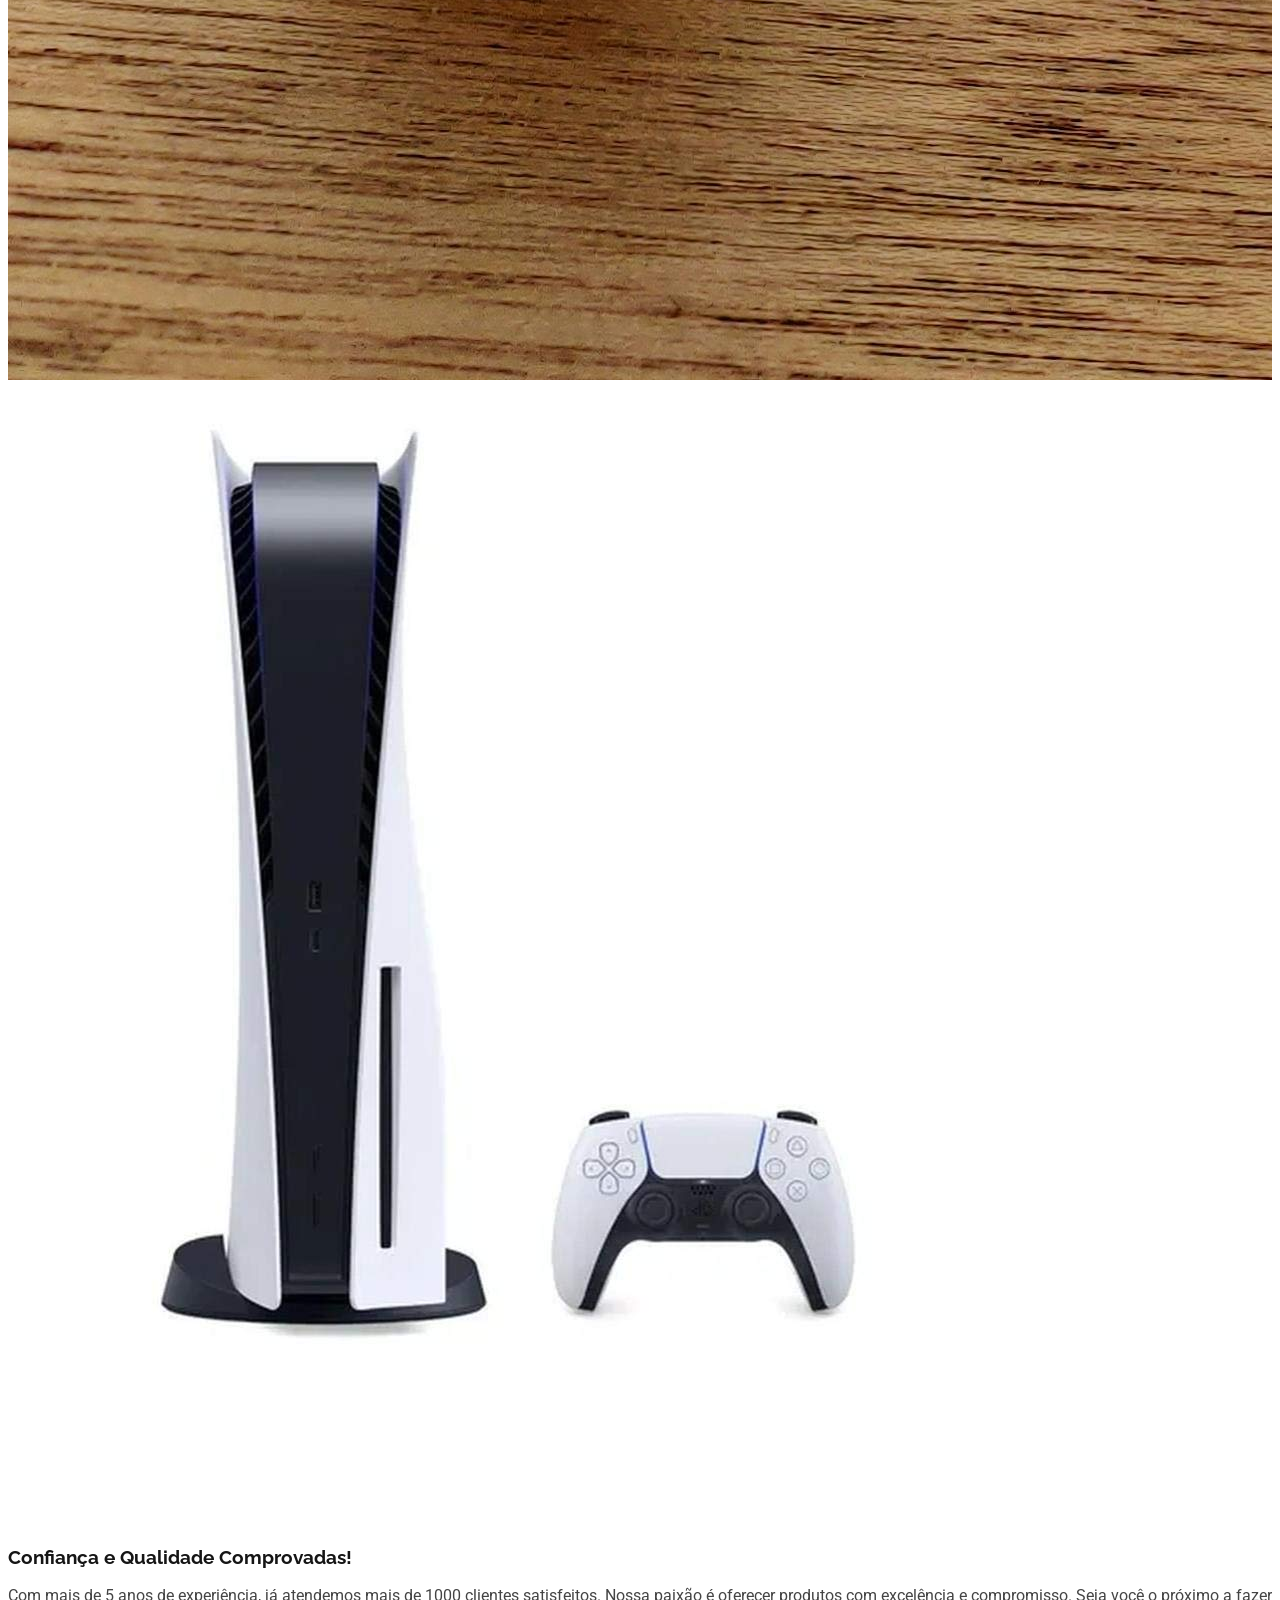
==== commit 42cfdd71: "Upload de Arquivos do site para demonstração ao cliente" ====
--- a/index.html
+++ b/index.html
@@ -1,234 +1,734 @@
 <!DOCTYPE html>
-<html lang="pt-br">
+<html lang="en">
 
 <head>
-    <meta charset="UTF-8">
-    <meta name="viewport" content="width=device-width, initial-scale=1.0">
-    <title>HTML 5 e CSS3 - One page site</title>
-    <meta name="description"
-        content="Aprendizado sobre HTML5, CSS3 e SEO de forma simples, prática e objetiva desenvolvendo do zero um site OnePage do zero completamente responsivo.">
-    <link rel="icon" href="img/favicon.png">
-    <link rel="stylesheet" href="style.css">
+  <meta charset="utf-8">
+  <meta content="width=device-width, initial-scale=1.0" name="viewport">
+  <title>MJ Store Imports</title>
+  <meta name="description" content="Página Institucional MJ Store Imports">
+  <meta name="keywords" content="">
+
+  <!-- Favicons -->
+  <link href="assets/img/mj/IMG_0420.PNG" rel="icon">
+  <link href="assets/img/apple-touch-icon.png" rel="apple-touch-icon">
+
+  <!-- Fonts -->
+  <link href="https://fonts.googleapis.com" rel="preconnect">
+  <link href="https://fonts.gstatic.com" rel="preconnect" crossorigin>
+  <link href="https://fonts.googleapis.com/css2?family=Roboto:ital,wght@0,100;0,300;0,400;0,500;0,700;0,900;1,100;1,300;1,400;1,500;1,700;1,900&family=Poppins:ital,wght@0,100;0,200;0,300;0,400;0,500;0,600;0,700;0,800;0,900;1,100;1,200;1,300;1,400;1,500;1,600;1,700;1,800;1,900&family=Raleway:ital,wght@0,100;0,200;0,300;0,400;0,500;0,600;0,700;0,800;0,900;1,100;1,200;1,300;1,400;1,500;1,600;1,700;1,800;1,900&display=swap" rel="stylesheet">
+
+  <!-- Vendor CSS Files -->
+  <link href="assets/vendor/bootstrap/css/bootstrap.min.css" rel="stylesheet">
+  <link href="assets/vendor/bootstrap-icons/bootstrap-icons.css" rel="stylesheet">
+  <link href="assets/vendor/aos/aos.css" rel="stylesheet">
+  <link href="assets/vendor/swiper/swiper-bundle.min.css" rel="stylesheet">
+  <link href="assets/vendor/glightbox/css/glightbox.min.css" rel="stylesheet">
+
+  <!-- Main CSS File -->
+  <link href="assets/css/main.css" rel="stylesheet">
+
+
 </head>
 
-<body>
-
-    <!-- Cabeçalho -->
-    <header id="inicio">
-        <div class="container flex">
-            <div id="logo">
-                <img src="img/logo.png" alt="hal 9000">
-            </div>
-
-            <nav>
-                <input type="checkbox" id="check">
-                <label for="check">&#x268c;</label>
-                <ul>
-                    <li><a href="#inicio">Início</a></li>
-                    <li><a href="#sobre">Sobre</a></li>
-                    <li><a href="#conteudo">Conteúdo</a></li>
-                    <li><a href="#contato">Contato</a></li>
-                </ul>
-            </nav>
-
-        </div>
-
-    </header>
-
-    <!-- Destaque -->
-    <main>
-        <div class="container">
-
-        </div>
-
-
-    </main>
-
-    <!-- Sobre  -->
-    <section id="sobre">
-        <div class="container flex2">
-            <div id="destaqueSobre">
-                <img src="img/produtos.jpg" alt="html5css3">
-            </div>
-            <div id="textoSobre">
-                <h2>Produtos Apple e Xiaomi</h2>
-                <p>Proporcionando momentos incríveis com produtos Apple e Xiaomi. Viva e sinta a experiência de ter o
-                    melhor para você.
+<body class="index-page">
+
+  <header id="header" class="header d-flex align-items-center fixed-top">
+    <div class="container-fluid container-xl position-relative d-flex align-items-center justify-content-between">
+
+      <a href="index.html" class="logo d-flex align-items-center me-auto me-lg-0">
+       
+        <img src="assets/img/mj/IMG_0420.PNG" alt="" class="img-fluid logo" >
+
+        <h1 class="sitename">MJ Store</h1>
+        <span>.</span>
+      </a>
+
+      <nav id="navmenu" class="navmenu">
+        <ul>
+          <li><a href="#hero" class="active">Início<br></a></li>
+          <li><a href="#about">Sobre</a></li>
+          <li><a href="#services">Serviços</a></li>
+          <li><a href="#portfolio">Produtos</a></li>
+          <li><a href="#team">Time</a></li>
+          <li><a href="#contact">Contato</a></li>
+        </ul>
+        <i class="mobile-nav-toggle d-xl-none bi bi-list"></i>
+      </nav>
+
+      <a class="btn-getstarted" href="index.html#about">Fale Conosco</a>
+
+    </div>
+  </header>
+
+  <main class="main">
+
+    <!-- Hero Section -->
+    <section id="hero" class="hero section dark-background">
+
+      <img src="assets/img/mj/herobg.png" alt="" data-aos="fade-in" class="img-fluid">
+
+      <div class="container">
+
+        <div class="row justify-content-center text-center" data-aos="fade-up" data-aos-delay="100">
+          <div class="col-xl-6 col-lg-8">
+            <h2>MJ Store Imports<span>.</span></h2>
+            <p>Seu sonho começa aqui!</p>
+          </div>
+        </div>
+
+        <div class="row gy-4 mt-5 justify-content-center" data-aos="fade-up" data-aos-delay="200">
+          <div class="col-xl-2 col-md-4" data-aos="fade-up" data-aos-delay="300">
+            <div class="icon-box">
+              <i class="bi bi-apple"></i>
+              <h3><a href="">Iphones</a></h3>
+            </div>
+          </div>
+          <div class="col-xl-2 col-md-4" data-aos="fade-up" data-aos-delay="400">
+            <div class="icon-box">
+              <i class="bi bi-playstation"></i>
+              <h3><a href="">Vídeogames</a></h3>
+            </div>
+          </div>
+          <div class="col-xl-2 col-md-4" data-aos="fade-up" data-aos-delay="500">
+            <div class="icon-box">
+              <i class="bi bi-laptop"></i>
+              <h3><a href="">Macbooks</a></h3>
+            </div>
+          </div>
+          <div class="col-xl-2 col-md-4" data-aos="fade-up" data-aos-delay="600">
+            <div class="icon-box">
+              <i class="bi bi-phone"></i>
+              <h3><a href="">Smartphones Xiaomi</a></h3>
+            </div>
+          </div>
+          <div class="col-xl-2 col-md-4" data-aos="fade-up" data-aos-delay="700">
+            <div class="icon-box">
+              <i class="bi bi-tablet-landscape"></i>
+              <h3><a href="">Ipads</a></h3>
+            </div>
+          </div>
+        </div>
+
+      </div>
+
+    </section><!-- /Hero Section -->
+
+    <!-- About Section -->
+    <section id="about" class="about section">
+
+      <div class="container" data-aos="fade-up" data-aos-delay="100">
+
+        <div class="row gy-4">
+          <div class="col-lg-6 order-1 order-lg-2">
+            <img src="assets/img/2025-01-22.jpg" class="img-fluid" alt="">
+          </div>
+          <div class="col-lg-6 order-2 order-lg-1 content">
+            <h3>Lorem ipsum dolor sit amet</h3>
+            <p class="fst-italic">
+              Lorem ipsum dolor sit amet, consectetur adipiscing elit, sed do eiusmod tempor incididunt ut labore et dolore
+              magna aliqua.
+            </p>
+            <ul>
+              <li><i class="bi bi-check2-all"></i> <span>Lorem ipsum dolor sit amet, consectetur adipiscing elit.</span></li>
+              <li><i class="bi bi-check2-all"></i> <span>Lorem ipsum dolor sit amet, consectetur adipiscing elit.</span></li>
+              <li><i class="bi bi-check2-all"></i> <span>Lorem ipsum dolor sit amet consectetur adipisicing elit. Necessitatibus suscipit velit corporis, delectus veritatis laudantium vitae. Velit asperiores repellat, quod quibusdam quidem accusantium voluptates, totam quisquam obcaecati culpa magni temporibus?
+              </span></li>
+            </ul>
+            <p>
+              Lorem ipsum dolor sit amet consectetur adipisicing elit. Necessitatibus suscipit velit corporis, delectus veritatis laudantium vitae. Velit asperiores repellat, quod quibusdam quidem accusantium voluptates
+            </p>
+          </div>
+        </div>
+
+      </div>
+
+    </section><!-- /About Section -->
+
+    <!-- Features Section -->
+    <section id="features" class="features section">
+
+      <div class="container">
+
+        <div class="row gy-4">
+          <div class="features-image col-lg-6" data-aos="fade-up" data-aos-delay="100"><img src="assets/img/features-bg.jpg" alt=""></div>
+          <div class="col-lg-6">
+
+            <div class="features-item d-flex ps-0 ps-lg-3 pt-4 pt-lg-0" data-aos="fade-up" data-aos-delay="200">
+              <i class="bi bi-archive flex-shrink-0"></i>
+              <div>
+                <h4>Est labore ad</h4>
+                <p>Consequuntur sunt aut quasi enim aliquam quae harum pariatur laboris nisi ut aliquip</p>
+              </div>
+            </div><!-- End Features Item-->
+
+            <div class="features-item d-flex mt-5 ps-0 ps-lg-3" data-aos="fade-up" data-aos-delay="300">
+              <i class="bi bi-basket flex-shrink-0"></i>
+              <div>
+                <h4>Harum esse qui</h4>
+                <p>Excepteur sint occaecat cupidatat non proident, sunt in culpa qui officia deserunt</p>
+              </div>
+            </div><!-- End Features Item-->
+
+            <div class="features-item d-flex mt-5 ps-0 ps-lg-3" data-aos="fade-up" data-aos-delay="400">
+              <i class="bi bi-broadcast flex-shrink-0"></i>
+              <div>
+                <h4>Aut occaecati</h4>
+                <p>Aut suscipit aut cum nemo deleniti aut omnis. Doloribus ut maiores omnis facere</p>
+              </div>
+            </div><!-- End Features Item-->
+
+            <div class="features-item d-flex mt-5 ps-0 ps-lg-3" data-aos="fade-up" data-aos-delay="500">
+              <i class="bi bi-camera-reels flex-shrink-0"></i>
+              <div>
+                <h4>Beatae veritatis</h4>
+                <p>Expedita veritatis consequuntur nihil tempore laudantium vitae denat pacta</p>
+              </div>
+            </div><!-- End Features Item-->
+
+          </div>
+        </div>
+
+      </div>
+
+    </section><!-- /Features Section -->
+
+    <!-- Services Section -->
+    <section id="services" class="services section">
+
+      <!-- Section Title -->
+      <div class="container section-title" data-aos="fade-up">
+        <h2>Serviços</h2>
+        <p>Nossos Serviços</p>
+      </div><!-- End Section Title -->
+
+      <div class="container">
+
+        <div class="row gy-4">
+
+          <div class="col-lg-4 col-md-6" data-aos="fade-up" data-aos-delay="100">
+            <div class="service-item position-relative">
+              <div class="icon">
+                <i class="bi bi-phone-fill"></i>
+              </div>
+              <a href="service-details.html" class="stretched-link">
+                <h3>Películas de hidrogel</h3>
+              </a>
+              <p>Ultra resistentes, auto regenerativas e com toque suave para uma experiência perfeita</p>
+            </div>
+          </div><!-- End Service Item -->
+
+          <div class="col-lg-4 col-md-6" data-aos="fade-up" data-aos-delay="200">
+            <div class="service-item position-relative">
+              <div class="icon">
+                <i class="bi bi-phone-flip"></i>
+              </div>
+              <a href="service-details.html" class="stretched-link">
+                <h3>Capas</h3>
+              </a>
+              <p>Proteja seu celular com muito mais segurança e estilo. Encaixe perfeito e confortável. Modelos exclusivos e modernos</p>
+            </div>
+          </div><!-- End Service Item -->
+
+          <div class="col-lg-4 col-md-6" data-aos="fade-up" data-aos-delay="300">
+            <div class="service-item position-relative">
+              <div class="icon">
+                <i class="bi bi-printer"></i>
+              </div>
+              <a href="service-details.html" class="stretched-link">
+                <h3>Capas Personalizadas</h3>
+              </a>
+              <p>Você pode ter uma capinha personalizada com a sua foto favorita. Impressão de alta qualidade e durabilidade.</p>
+            </div>
+          </div><!-- End Service Item -->
+
+        </div>
+
+      </div>
+
+    </section><!-- /Services Section -->
+
+    <!-- Call To Action Section -->
+    <section id="call-to-action" class="call-to-action section dark-background">
+
+      <img src="assets/img/apple2.jpg" alt="">
+
+      <div class="container">
+        <div class="row justify-content-center" data-aos="zoom-in" data-aos-delay="100">
+          <div class="col-xl-10">
+            <div class="text-center">
+              <h3>Não perca tempo.</h3>
+              <p> Compre seu Produto Apple a pronta entrega ou por encomenda.</p>
+              <a class="cta-btn" href="#">Comprar agora</a>
+            </div>
+          </div>
+        </div>
+      </div>
+
+    </section><!-- /Call To Action Section -->
+
+    <!-- Portfolio Section -->
+    <section id="portfolio" class="portfolio section">
+
+      <!-- Section Title -->
+      <div class="container section-title" data-aos="fade-up">
+        <h2>Produtos</h2>
+        <p>Nosso Catálogo</p>
+      </div><!-- End Section Title -->
+
+      <div class="container">
+
+        <div class="isotope-layout" data-default-filter="*" data-layout="masonry" data-sort="original-order">
+
+          <ul class="portfolio-filters isotope-filters" data-aos="fade-up" data-aos-delay="100">
+            <li data-filter="*" class="filter-active">Todos</li>
+            <li data-filter=".filter-app">Smartphones</li>
+            <li data-filter=".filter-product">Ipads</li>
+            <li data-filter=".filter-branding">Outros</li>
+          </ul><!-- End Portfolio Filters -->
+
+          <div class="row gy-4 isotope-container" data-aos="fade-up" data-aos-delay="200">
+
+            <div class="col-lg-4 col-md-6 portfolio-item isotope-item filter-app">
+              <img src="assets/img/portfolio/iphones.jpg" class="img-fluid" alt="">
+              <div class="portfolio-info">
+                <h4>Iphones</h4>
+                <p>Novos e seminovos com garantia.</p>
+                <a href="assets/img/portfolio/iphones.jpg" title="Iphones" data-gallery="portfolio-gallery-app" class="glightbox preview-link"><i class="bi bi-zoom-in"></i></a>
+                
+              </div>
+            </div><!-- End Portfolio Item -->
+
+            <div class="col-lg-4 col-md-6 portfolio-item isotope-item filter-product">
+              <img src="assets/img/portfolio/ipad.jpg" class="img-fluid" alt="">
+              <div class="portfolio-info">
+                <h4>Ipads</h4>
+                <p>Ipads com garantia de 12 meses</p>
+                <a href="assets/img/portfolio/ipad.jpg" title="Ipads" data-gallery="portfolio-gallery-product" class="glightbox preview-link"><i class="bi bi-zoom-in"></i></a>
+               
+              </div>
+            </div><!-- End Portfolio Item -->
+
+            <div class="col-lg-4 col-md-6 portfolio-item isotope-item filter-branding">
+              <img src="assets/img/portfolio/ps5.jpg" class="img-fluid" alt="">
+              <div class="portfolio-info">
+                <h4>Videogames</h4>
+                <p>Jogue ao máximo!</p>
+                <a href="assets/img/portfolio/ps5.jpg" title="Videogames" data-gallery="portfolio-gallery-branding" class="glightbox preview-link"><i class="bi bi-zoom-in"></i></a>
+               
+              </div>
+            </div><!-- End Portfolio Item -->
+
+
+          </div><!-- End Portfolio Container -->
+
+        </div>
+
+      </div>
+
+    </section><!-- /Portfolio Section -->
+
+    <!-- Stats Section -->
+    <section id="stats" class="stats section">
+
+      <div class="container" data-aos="fade-up" data-aos-delay="100">
+
+        <div class="row gy-4 align-items-center justify-content-between">
+
+          <div class="col-lg-5">
+            <img src="assets/img/stats-img.jpg" alt="" class="img-fluid">
+          </div>
+
+          <div class="col-lg-6">
+
+            <h3 class="fw-bold fs-2 mb-3">Confiança e Qualidade Comprovadas!</h3>
+            <p>
+              Com mais de 5 anos de experiência, já atendemos mais de 1000 clientes satisfeitos. Nossa paixão é oferecer produtos com excelência e compromisso. Seja você o próximo a fazer parte dessa história!
+            </p>
+
+            <div class="row gy-4">
+
+              <div class="col-lg-6">
+                <div class="stats-item d-flex">
+                  <i class="bi bi-emoji-smile flex-shrink-0"></i>
+                  <div>
+                    <span data-purecounter-start="0" data-purecounter-end="1000" data-purecounter-duration="4" class="purecounter"></span>
+                    <p><strong>Mais de 1000</strong> <span>sonhos realizados</span></p>
+                  </div>
+                </div>
+              </div><!-- End Stats Item -->
+
+              <div class="col-lg-6">
+                <div class="stats-item d-flex">
+                  <i class="bi bi-building-fill-check flex-shrink-0"></i>
+                  <div>
+                    <span data-purecounter-start="0" data-purecounter-end="5" data-purecounter-duration="4" class="purecounter"></span>
+                    <p><strong>Mais de 5 anos</strong> <span>realizando sonhos</span></p>
+                  </div>
+                </div>
+              </div><!-- End Stats Item -->
+
+              <!-- <div class="col-lg-6">
+                <div class="stats-item d-flex">
+                  <i class="bi bi-headset flex-shrink-0"></i>
+                  <div>
+                    <span data-purecounter-start="0" data-purecounter-end="1453" data-purecounter-duration="1" class="purecounter"></span>
+                    <p><strong>Hours Of Support</strong> <span>aut commodi quaerat</span></p>
+                  </div>
+                </div>
+              </div>
+
+              <div class="col-lg-6">
+                <div class="stats-item d-flex">
+                  <i class="bi bi-people flex-shrink-0"></i>
+                  <div>
+                    <span data-purecounter-start="0" data-purecounter-end="32" data-purecounter-duration="1" class="purecounter"></span>
+                    <p><strong>Hard Workers</strong> <span>rerum asperiores dolor</span></p>
+                  </div>
+                </div>
+              </div> -->
+
+            </div>
+
+          </div>
+
+        </div>
+
+      </div>
+
+    </section><!-- /Stats Section -->
+
+    <!-- Testimonials Section -->
+    <section id="testimonials" class="testimonials section dark-background">
+
+      <img src="assets/img/mj/woman-choosing-phone-technology-store.jpg" class="testimonials-bg" alt="">
+
+      <div class="container" data-aos="fade-up" data-aos-delay="100">
+
+        <div class="swiper init-swiper">
+          <script type="application/json" class="swiper-config">
+            {
+              "loop": true,
+              "speed": 600,
+              "autoplay": {
+                "delay": 5000
+              },
+              "slidesPerView": "auto",
+              "pagination": {
+                "el": ".swiper-pagination",
+                "type": "bullets",
+                "clickable": true
+              }
+            }
+          </script>
+          <div class="swiper-wrapper">
+
+            <div class="swiper-slide">
+              <div class="testimonial-item">
+                <img src="assets/img/testimonials/testimonials-1.jpg" class="testimonial-img" alt="">
+                <h3>Saul Goodman</h3>
+                <h4>Ceo &amp; Founder</h4>
+                <div class="stars">
+                  <i class="bi bi-star-fill"></i><i class="bi bi-star-fill"></i><i class="bi bi-star-fill"></i><i class="bi bi-star-fill"></i><i class="bi bi-star-fill"></i>
+                </div>
+                <p>
+                  <i class="bi bi-quote quote-icon-left"></i>
+                  <span>Proin iaculis purus consequat sem cure digni ssim donec porttitora entum suscipit rhoncus. Accusantium quam, ultricies eget id, aliquam eget nibh et. Maecen aliquam, risus at semper.</span>
+                  <i class="bi bi-quote quote-icon-right"></i>
                 </p>
-                <div class="topicosSobre flex2">
-                    <img src="img/apple.png" alt="html5">
-                    <p>Apple</p>
-                </div>
-                <div class="topicosSobre flex2">
-                    <img src="img/xiaomi.png" alt="css3">
-                    <p>Xiamomi</p>
-                </div>
-
-            </div>
-
-        </div>
-
-
-    </section>
-
-    <!-- One Page -->
-    <section id="onepage">
-        <div class="container flex3">
-            <div id="textoSite">
-                <h2>Iphone 15 Pro</h2>
+              </div>
+            </div><!-- End testimonial item -->
+
+            <div class="swiper-slide">
+              <div class="testimonial-item">
+                <img src="assets/img/testimonials/testimonials-2.jpg" class="testimonial-img" alt="">
+                <h3>Sara Wilsson</h3>
+                <h4>Designer</h4>
+                <div class="stars">
+                  <i class="bi bi-star-fill"></i><i class="bi bi-star-fill"></i><i class="bi bi-star-fill"></i><i class="bi bi-star-fill"></i><i class="bi bi-star-fill"></i>
+                </div>
                 <p>
-                    O iPhone 15 Pro é o primeiro iPhone com design em titânio aeroespacial e a mesma liga usada nas
-                    espaçonaves das missões em Marte.
-                    Veja a apresentação deste lançamento Apple. E aproveite temos ele aqui na MJ Store Imports.
+                  <i class="bi bi-quote quote-icon-left"></i>
+                  <span>Export tempor illum tamen malis malis eram quae irure esse labore quem cillum quid cillum eram malis quorum velit fore eram velit sunt aliqua noster fugiat irure amet legam anim culpa.</span>
+                  <i class="bi bi-quote quote-icon-right"></i>
                 </p>
-            </div>
-            <div id="video">
-                <iframe width="560" height="315" src="https://www.youtube.com/embed/oHQ7RxC-_5E?si=gwGNPTYj-lq-KLlU"
-                    title="YouTube video player"
-                    allow="accelerometer; autoplay; clipboard-write; encrypted-media; gyroscope; picture-in-picture; web-share"
-                    allowfullscreen></iframe>
-
-            </div>
-        </div>
-
-
-    </section>
-
-    <!-- Wireframe -->
-    <section id="wireframe">
-        <div class="container flex2">
-            <div id="textoWire">
-                <h2>Nosso Catálogo</h2>
-                <p>Temos uma variedade de produtos incríveis para melhor atendê-los. Produtos diretamente dos EUA,
-                    enviamos para todo o Brasil.
-                    Sua compra é totalmente segura conosco, garantida e com a melhor qualidade e atendimento possível.
-                    Clique no botão <span> ou escaneie o QR Code </span> para obter o catálogo de nossos preços e
-                    produtos.
+              </div>
+            </div><!-- End testimonial item -->
+
+            <div class="swiper-slide">
+              <div class="testimonial-item">
+                <img src="assets/img/testimonials/testimonials-3.jpg" class="testimonial-img" alt="">
+                <h3>Jena Karlis</h3>
+                <h4>Store Owner</h4>
+                <div class="stars">
+                  <i class="bi bi-star-fill"></i><i class="bi bi-star-fill"></i><i class="bi bi-star-fill"></i><i class="bi bi-star-fill"></i><i class="bi bi-star-fill"></i>
+                </div>
+                <p>
+                  <i class="bi bi-quote quote-icon-left"></i>
+                  <span>Enim nisi quem export duis labore cillum quae magna enim sint quorum nulla quem veniam duis minim tempor labore quem eram duis noster aute amet eram fore quis sint minim.</span>
+                  <i class="bi bi-quote quote-icon-right"></i>
                 </p>
-                <a href="catalogo.pdf" target="_blank" class="botao">PDF</a>
-            </div>
-
-            <div id="qrcode">
-                <img src="img/qrcode.png" alt="qrcode">
-
-            </div>
-        </div>
-
-
-    </section>
-
-    <!-- Conteúdo -->
-
-    <section id="conteudo">
-        <div class="container">
-
-            <h2>Um pouco de nossos produtos</h2>
-
-            <div class="cards flex4">
-                <div class="card">
-                    <img src="img/iphones.jpeg" alt="Estrutura html5">
-                    <h3>Iphones</h3>
-                    <p>Iphones Lacrados com garantia Apple de 01 ano e seminovos com garantia de 90 dias. Temos todos os
-                        acessórios disponíveis a venda para deixar seu uso e seu dia bem mais prático.
-                    </p>
-
-                </div>
-
-                <div class="card">
-                    <img src="img/macbooks.jpg" alt="Box model CSS">
-                    <h3>Macbooks</h3>
-                    <p> Um notebook leve e potente para fazer de tudo em qualquer lugar, para trabalhar ou jogar ou
-                        criar. Notebooks mais avançados para fluxos de trabalho pesado.
-                    </p>
-
-                </div>
-
-                <div class="card">
-                    <img src="img/i632135.jpeg" alt="Breakpoints">
-                    <h3>Smartphones</h3>
-                    <p> Smartphones Xiaomi, Samsung ou Motorola com preços imbátiveis, todos eles lacrados com um ano de
-                        garantia.
-                    </p>
-
-                </div>
-
-            </div>
-
-
-
-        </div>
-
-
-    </section>
-
-    <!-- Rodapé -->
-
-    <address>
-        <div class="container flex6">
-            <div id="contato">
-                <a href="https://api.whatsapp.com/send?phone=5524988270603&text=Oi,%20tenho%20uma%20dúvida!" target="_blank">
-                    <img src="img/whatsapp.png" alt="WhatsApp" title="Abrir no WhatsApp">
-                    <p>(24) 98827-0603</p>
-                </a>
-                <img src="img/fone.png" alt="Telefone">
+              </div>
+            </div><!-- End testimonial item -->
+
+            <div class="swiper-slide">
+              <div class="testimonial-item">
+                <img src="assets/img/testimonials/testimonials-4.jpg" class="testimonial-img" alt="">
+                <h3>Matt Brandon</h3>
+                <h4>Freelancer</h4>
+                <div class="stars">
+                  <i class="bi bi-star-fill"></i><i class="bi bi-star-fill"></i><i class="bi bi-star-fill"></i><i class="bi bi-star-fill"></i><i class="bi bi-star-fill"></i>
+                </div>
+                <p>
+                  <i class="bi bi-quote quote-icon-left"></i>
+                  <span>Fugiat enim eram quae cillum dolore dolor amet nulla culpa multos export minim fugiat minim velit minim dolor enim duis veniam ipsum anim magna sunt elit fore quem dolore labore illum veniam.</span>
+                  <i class="bi bi-quote quote-icon-right"></i>
+                </p>
+              </div>
+            </div><!-- End testimonial item -->
+
+            <div class="swiper-slide">
+              <div class="testimonial-item">
+                <img src="assets/img/testimonials/testimonials-5.jpg" class="testimonial-img" alt="">
+                <h3>John Larson</h3>
+                <h4>Entrepreneur</h4>
+                <div class="stars">
+                  <i class="bi bi-star-fill"></i><i class="bi bi-star-fill"></i><i class="bi bi-star-fill"></i><i class="bi bi-star-fill"></i><i class="bi bi-star-fill"></i>
+                </div>
+                <p>
+                  <i class="bi bi-quote quote-icon-left"></i>
+                  <span>Quis quorum aliqua sint quem legam fore sunt eram irure aliqua veniam tempor noster veniam enim culpa labore duis sunt culpa nulla illum cillum fugiat legam esse veniam culpa fore nisi cillum quid.</span>
+                  <i class="bi bi-quote quote-icon-right"></i>
+                </p>
+              </div>
+            </div><!-- End testimonial item -->
+
+          </div>
+          <div class="swiper-pagination"></div>
+        </div>
+
+      </div>
+
+    </section><!-- /Testimonials Section -->
+
+    <!-- Team Section -->
+    <section id="team" class="team section">
+
+      <!-- Section Title -->
+      <div class="container section-title" data-aos="fade-up">
+        <h2>Time</h2>
+        <p>Nossa Equipe</p>
+      </div><!-- End Section Title -->
+
+      <div class="container">
+
+        <div class="row gy-4">
+
+          <div class="col-lg-3 col-md-6 d-flex align-items-stretch" data-aos="fade-up" data-aos-delay="100">
+            <div class="team-member">
+              <div class="member-img">
+                <img src="assets/img/team/team-1.jpg" class="img-fluid" alt="">
+                <div class="social">
+                  <a href=""><i class="bi bi-twitter-x"></i></a>
+                  <a href=""><i class="bi bi-facebook"></i></a>
+                  <a href=""><i class="bi bi-instagram"></i></a>
+                  <a href=""><i class="bi bi-linkedin"></i></a>
+                </div>
+              </div>
+              <div class="member-info">
+                <h4>Matheus Lima</h4>
+                <span>CEO</span>
+              </div>
+            </div>
+          </div><!-- End Team Member -->
+
+          <div class="col-lg-3 col-md-6 d-flex align-items-stretch" data-aos="fade-up" data-aos-delay="200">
+            <div class="team-member">
+              <div class="member-img">
+                <img src="assets/img/team/team-2.jpg" class="img-fluid" alt="">
+                <div class="social">
+                  <a href=""><i class="bi bi-twitter-x"></i></a>
+                  <a href=""><i class="bi bi-facebook"></i></a>
+                  <a href=""><i class="bi bi-instagram"></i></a>
+                  <a href=""><i class="bi bi-linkedin"></i></a>
+                </div>
+              </div>
+              <div class="member-info">
+                <h4>Pedro Oliveira</h4>
+                <span>Consultor</span>
+              </div>
+            </div>
+          </div><!-- End Team Member -->
+
+          <div class="col-lg-3 col-md-6 d-flex align-items-stretch" data-aos="fade-up" data-aos-delay="300">
+            <div class="team-member">
+              <div class="member-img">
+                <img src="assets/img/team/team-3.jpg" class="img-fluid" alt="">
+                <div class="social">
+                  <a href=""><i class="bi bi-twitter-x"></i></a>
+                  <a href=""><i class="bi bi-facebook"></i></a>
+                  <a href=""><i class="bi bi-instagram"></i></a>
+                  <a href=""><i class="bi bi-linkedin"></i></a>
+                </div>
+              </div>
+              <div class="member-info">
+                <h4>Leonardo Zão</h4>
+                <span>Consultor</span>
+              </div>
+            </div>
+          </div><!-- End Team Member -->
+
+          <div class="col-lg-3 col-md-6 d-flex align-items-stretch" data-aos="fade-up" data-aos-delay="400">
+            <div class="team-member">
+              <div class="member-img">
+                <img src="assets/img/team/team-4.jpg" class="img-fluid" alt="">
+                <div class="social">
+                  <a href=""><i class="bi bi-twitter-x"></i></a>
+                  <a href=""><i class="bi bi-facebook"></i></a>
+                  <a href=""><i class="bi bi-instagram"></i></a>
+                  <a href=""><i class="bi bi-linkedin"></i></a>
+                </div>
+              </div>
+              <div class="member-info">
+                <h4>Pedro Couto</h4>
+                <span>Consultor</span>
+              </div>
+            </div>
+          </div><!-- End Team Member -->
+
+        </div>
+
+      </div>
+
+    </section><!-- /Team Section -->
+
+    <!-- Contact Section -->
+    <section id="contact" class="contact section">
+
+      <!-- Section Title -->
+      <div class="container section-title" data-aos="fade-up">
+        <h2>Contato</h2>
+        <p>Contate-nos</p>
+      </div><!-- End Section Title -->
+
+      <div class="container" data-aos="fade-up" data-aos-delay="100">
+
+ 
+
+        <div class="row gy-4">
+
+          <div class="col-lg-4">
+            <div class="info-item d-flex" data-aos="fade-up" data-aos-delay="300">
+              <i class="bi bi-geo-alt flex-shrink-0"></i>
+              <div>
+                <h3>Endereço</h3>
+                <p>Avenida dos Operários, 70 - Loja 102, Centro - Paracambi/RJ</p>
+              </div>
+            </div><!-- End Info Item -->
+
+            <div class="info-item d-flex" data-aos="fade-up" data-aos-delay="400">
+              <i class="bi bi-telephone flex-shrink-0"></i>
+              <div>
+                <h3>Telefone</h3>
                 <p>(24) 98827-0603</p>
-            </div>
-
-            <div id="endereco">
-
-                <a href="https://maps.app.goo.gl/UojAZGGmoxcisecQ6">
-                    <img src="img/mapa.png" alt="Mapa" id="iconeMapa">
-                </a>
-                <img src="img/local.png" alt="Local" id="iconeLocal">
-
-                <p>Paracambi - RJ</p>
-                <a href="mailto:mjimportsshop@gmail.com?subject=IPHONE">
-                    <img src="img/email.png" alt="Email" title="Enviar E-mail">
-                    <p>mjimportsshop@gmail.com</p>
-                </a>
-
-            </div>
-
-            <div id="googleMaps">
-
-                <iframe
-                    src="https://www.google.com/maps/embed?pb=!1m18!1m12!1m3!1d58930.64115678321!2d-43.75852801609254!3d-22.610310157361425!2m3!1f0!2f0!3f0!3m2!1i1024!2i768!4f13.1!3m3!1m2!1s0x994de0906daee5%3A0x635ed114ffd1ee93!2sParacambi%2C%20RJ!5e0!3m2!1spt-BR!2sbr!4v1706153625259!5m2!1spt-BR!2sbr"
-                    width="400" height="300" style="border:0;" allowfullscreen="" loading="lazy"
-                    referrerpolicy="no-referrer-when-downgrade"></iframe>
-
-
-            </div>
-
-        </div>
-    </address>
-
-    <footer>
-        <div class="container flex5">
-            <div id="copyright">
-
-                <p><i>Desenvolvido por</i> &nbsp; &#169; Thiago de Souza </p>
-
-            </div>
-
-            <div id="social">
-       
-
-                <a href="https://www.facebook.com/mjimportsstore" target="_blank">
-                    <img src="img/facebook.png" alt="Facebook">
-                </a>
-                <a href="https://www.instagram.com/mjstoreimport/" target="_blank">
-                    <img src="img/instagram.png" alt="Instagram">
-                </a>
-
-
-            </div>
-
-        </div>
-
-
-    </footer>
-
-    <a href="#inicio" id="topo"><img src="img/topo.png" alt="topo do site"></a>
+              </div>
+            </div><!-- End Info Item -->
+
+            <div class="info-item d-flex" data-aos="fade-up" data-aos-delay="500">
+              <i class="bi bi-envelope flex-shrink-0"></i>
+              <div>
+                <h3>Email </h3>
+                <p>mjstoreimport@gmail.com</p>
+              </div>
+            </div><!-- End Info Item -->
+
+          </div>
+
+          <div class="col-lg-8">
+            <div class="mb-4" data-aos="fade-up" data-aos-delay="200">
+              <iframe style="border:0; width: 100%; height: 270px;" src="https://www.google.com/maps/embed?pb=!1m18!1m12!1m3!1d3683.1885793515435!2d-43.7097009!3d-22.609432100000003!2m3!1f0!2f0!3f0!3m2!1i1024!2i768!4f13.1!3m3!1m2!1s0x994fc932adbd6b%3A0xb1fb92ced9db0868!2sMJ%20Store%20Imports!5e0!3m2!1spt-BR!2sbr!4v1740266970020!5m2!1spt-BR!2sbr" frameborder="0" allowfullscreen="" loading="lazy" referrerpolicy="no-referrer-when-downgrade"></iframe>
+            </div><!-- End Google Maps -->
+          </div><!-- End Contact Form -->
+
+        </div>
+
+      </div>
+
+    </section><!-- /Contact Section -->
+
+  </main>
+
+  <footer id="footer" class="footer dark-background">
+
+    <div class="footer-top">
+      <div class="container">
+        <div class="row gy-4 justify-content-between">
+          <div class="col-lg-4 col-md-6 footer-about">
+            <a href="index.html" class="logo d-flex align-items-center">
+              <span class="sitename">MJ Store Imports</span>
+            </a>
+            <div class="footer-contact pt-3">
+              <p>Avenida dos Operários, 70 - Loja 102</p>
+              <p>Centro, Paracambi/RJ</p>
+              <p>CEP: 26.600-000</p>
+              <p class="mt-3"><strong>Telefone:</strong> <span>(24) 98827-0603</span></p>
+              <p><strong>Email:</strong> <span>mjstoreimport@gmail.com</span></p>
+            </div>
+            <div class="social-links d-flex mt-4">
+              <a href=""><i class="bi bi-facebook"></i></a>
+              <a href=""><i class="bi bi-instagram"></i></a>
+            </div>
+          </div>
+
+          <div class="col-lg-4 col-md-3 footer-links">
+            <h4>Links Úteis</h4>
+            <ul>
+              <li><i class="bi bi-chevron-right"></i> <a href="#"> Início</a></li>
+              <li><i class="bi bi-chevron-right"></i> <a href="#"> Sobre</a></li>
+              <li><i class="bi bi-chevron-right"></i> <a href="#"> Serviços</a></li>
+              <li><i class="bi bi-chevron-right"></i> <a href="#"> Produtos</a></li>
+              <li><i class="bi bi-chevron-right"></i> <a href="#"> Time</a></li>
+              <li><i class="bi bi-chevron-right"></i> <a href="#"> Contato</a></li>
+   
+            </ul>
+          </div>
+
+
+
+        </div>
+      </div>
+    </div>
+
+    <div class="copyright">
+      <div class="container text-center">
+        <p>© <span>2025</span> &middot; <strong class="px-1 sitename">MJ Store Imports</strong> &middot; <span>Todos os direitos reservados.</span></p>
+        <div class="credits">
+
+          Desenvolvido por  <a href="">Thiago de Souza</a>
+        </div>
+      </div>
+    </div>
+
+  </footer>
+
+  <!-- Scroll Top -->
+  <a href="#" id="scroll-top" class="scroll-top d-flex align-items-center justify-content-center"><i class="bi bi-arrow-up-short"></i></a>
+
+  <!-- Preloader -->
+  <div id="preloader"></div>
+
+  <!-- Vendor JS Files -->
+  <script src="assets/vendor/bootstrap/js/bootstrap.bundle.min.js"></script>
+  <script src="assets/vendor/php-email-form/validate.js"></script>
+  <script src="assets/vendor/aos/aos.js"></script>
+  <script src="assets/vendor/swiper/swiper-bundle.min.js"></script>
+  <script src="assets/vendor/glightbox/js/glightbox.min.js"></script>
+  <script src="assets/vendor/imagesloaded/imagesloaded.pkgd.min.js"></script>
+  <script src="assets/vendor/isotope-layout/isotope.pkgd.min.js"></script>
+  <script src="assets/vendor/purecounter/purecounter_vanilla.js"></script>
+
+  <!-- Main JS File -->
+  <script src="assets/js/main.js"></script>
+
 </body>
 
 </html>
--- a/assets/css/main.css
+++ b/assets/css/main.css
@@ -0,0 +1,1622 @@
+
+:root {
+  --default-font: "Roboto",  system-ui, -apple-system, "Segoe UI", Roboto, "Helvetica Neue", Arial, "Noto Sans", "Liberation Sans", sans-serif, "Apple Color Emoji", "Segoe UI Emoji", "Segoe UI Symbol", "Noto Color Emoji";
+  --heading-font: "Raleway",  sans-serif;
+  --nav-font: "Poppins",  sans-serif;
+}
+
+/* Global Colors - The following color variables are used throughout the website. Updating them here will change the color scheme of the entire website */
+:root { 
+  --background-color: #ffffff; /* Background color for the entire website, including individual sections */
+  --default-color: #444444; /* Default color used for the majority of the text content across the entire website */
+  --heading-color: #151515; /* Color for headings, subheadings and title throughout the website */
+  --accent-color: #ffc451; /* Accent color that represents your brand on the website. It's used for buttons, links, and other elements that need to stand out */
+  --surface-color: #ffffff; /* The surface color is used as a background of boxed elements within sections, such as cards, icon boxes, or other elements that require a visual separation from the global background. */
+  --contrast-color: #312f2f; /* Contrast color for text, ensuring readability against backgrounds of accent, heading, or default colors. */
+}
+
+/* Nav Menu Colors - The following color variables are used specifically for the navigation menu. They are separate from the global colors to allow for more customization options */
+:root {
+  --nav-color: rgba(255, 255, 255, 0.905);  /* The default color of the main navmenu links */
+  --nav-hover-color: #ffc451; /* Applied to main navmenu links when they are hovered over or active */
+  --nav-mobile-background-color: #ffffff; /* Used as the background color for mobile navigation menu */
+  --nav-dropdown-background-color: #ffffff; /* Used as the background color for dropdown items that appear when hovering over primary navigation items */
+  --nav-dropdown-color: #212529; /* Used for navigation links of the dropdown items in the navigation menu. */
+  --nav-dropdown-hover-color: #ffc451; /* Similar to --nav-hover-color, this color is applied to dropdown navigation links when they are hovered over. */
+}
+
+/* Color Presets - These classes override global colors when applied to any section or element, providing reuse of the sam color scheme. */
+
+.light-background {
+  --background-color: #f9f9f9;
+  --surface-color: #ffffff;
+}
+
+.dark-background {
+  --background-color: #060606;
+  --default-color: #ffffff;
+  --heading-color: #ffffff;
+  --surface-color: #252525;
+  --contrast-color: #2a2727;
+}
+
+/* Smooth scroll */
+:root {
+  scroll-behavior: smooth;
+}
+
+/*--------------------------------------------------------------
+# General Styling & Shared Classes
+--------------------------------------------------------------*/
+body {
+  color: var(--default-color);
+  background-color: var(--background-color);
+  font-family: var(--default-font);
+}
+
+a {
+  color: var(--accent-color);
+  text-decoration: none;
+  transition: 0.3s;
+}
+
+a:hover {
+  color: color-mix(in srgb, var(--accent-color), transparent 25%);
+  text-decoration: none;
+}
+
+h1,
+h2,
+h3,
+h4,
+h5,
+h6 {
+  color: var(--heading-color);
+  font-family: var(--heading-font);
+}
+
+
+/*--------------------------------------------------------------
+# Global Header
+--------------------------------------------------------------*/
+.header {
+  --background-color: rgba(0, 0, 0, 0.8);
+  --heading-color: #ffffff;
+  --contrast-color: #ffffff;
+  color: var(--default-color);
+  background-color: var(--background-color);
+  padding: 10px 0;
+  transition: all 0.5s;
+  z-index: 997;
+}
+
+.header .logo {
+  line-height: 1;
+}
+
+.header .logo img {
+  max-height: 50px;
+  margin-right: 8px;
+}
+
+.header .logo h1 {
+  font-size: 32px;
+  margin: 0;
+  font-weight: 700;
+  color: var(--heading-color);
+}
+
+.header .logo span {
+  color: var(--accent-color);
+  font-size: 32px;
+}
+
+.header .btn-getstarted,
+.header .btn-getstarted:focus {
+  color: var(--contrast-color);
+  font-size: 14px;
+  padding: 8px 30px;
+  margin: 0 0 0 30px;
+  border-radius: 4px;
+  transition: 0.3s;
+  border: 2px solid var(--accent-color);
+}
+
+.header .btn-getstarted:hover,
+.header .btn-getstarted:focus:hover {
+  color: var(--default-color);
+  background: var(--accent-color);
+}
+
+@media (max-width: 1200px) {
+  .header .logo {
+    order: 1;
+  }
+
+  .header .logo img {
+    display: none;
+  }
+
+
+  .header .btn-getstarted {
+    order: 2;
+    margin: 0 15px 0 0;
+    padding: 6px 15px;
+  }
+
+  .header .navmenu {
+    order: 3;
+  }
+}
+
+.scrolled .header {
+  box-shadow: 0px 0 18px rgba(0, 0, 0, 0.1);
+}
+
+/* Index Page Header
+------------------------------*/
+.index-page .header {
+  --background-color: rgba(0, 0, 0, 0);
+}
+
+/* Index Page Header on Scroll
+------------------------------*/
+.index-page.scrolled .header {
+  --background-color: rgba(0, 0, 0, 0.8);
+}
+
+
+
+/*--------------------------------------------------------------
+# Navigation Menu
+--------------------------------------------------------------*/
+/* Navmenu - Desktop */
+@media (min-width: 1200px) {
+  .navmenu {
+    padding: 0;
+  }
+
+  .navmenu ul {
+    margin: 0;
+    padding: 0;
+    display: flex;
+    list-style: none;
+    align-items: center;
+  }
+
+  .navmenu li {
+    position: relative;
+  }
+
+  .navmenu a,
+  .navmenu a:focus {
+    color: var(--nav-color);
+    padding: 18px 15px;
+    font-size: 16px;
+    font-family: var(--nav-font);
+    font-weight: 400;
+    display: flex;
+    align-items: center;
+    justify-content: space-between;
+    white-space: nowrap;
+    transition: 0.3s;
+  }
+
+  .navmenu a i,
+  .navmenu a:focus i {
+    font-size: 12px;
+    line-height: 0;
+    margin-left: 5px;
+    transition: 0.3s;
+  }
+
+  .navmenu li:last-child a {
+    padding-right: 0;
+  }
+
+  .navmenu li:hover>a,
+  .navmenu .active,
+  .navmenu .active:focus {
+    color: var(--nav-hover-color);
+  }
+
+  .navmenu .dropdown ul {
+    margin: 0;
+    padding: 10px 0;
+    background: var(--nav-dropdown-background-color);
+    display: block;
+    position: absolute;
+    visibility: hidden;
+    left: 14px;
+    top: 130%;
+    opacity: 0;
+    transition: 0.3s;
+    border-radius: 0;
+    z-index: 99;
+    box-shadow: 0px 0px 30px rgba(0, 0, 0, 0.1);
+  }
+
+  .navmenu .dropdown ul li {
+    min-width: 200px;
+  }
+
+  .navmenu .dropdown ul a {
+    padding: 10px 20px;
+    font-size: 15px;
+    text-transform: none;
+    color: var(--nav-dropdown-color);
+  }
+
+  .navmenu .dropdown ul a i {
+    font-size: 12px;
+  }
+
+  .navmenu .dropdown ul a:hover,
+  .navmenu .dropdown ul .active:hover,
+  .navmenu .dropdown ul li:hover>a {
+    background-color: var(--nav-dropdown-hover-color);
+  }
+
+  .navmenu .dropdown:hover>ul {
+    opacity: 1;
+    top: 100%;
+    visibility: visible;
+  }
+
+  .navmenu .dropdown .dropdown ul {
+    top: 0;
+    left: -90%;
+    visibility: hidden;
+  }
+
+  .navmenu .dropdown .dropdown:hover>ul {
+    opacity: 1;
+    top: 0;
+    left: -100%;
+    visibility: visible;
+  }
+}
+
+/* Navmenu - Mobile */
+@media (max-width: 1199px) {
+  .mobile-nav-toggle {
+    color: var(--nav-color);
+    font-size: 28px;
+    line-height: 0;
+    margin-right: 10px;
+    cursor: pointer;
+    transition: color 0.3s;
+  }
+
+
+  .navmenu {
+    padding: 0;
+    z-index: 9997;
+  }
+
+  .navmenu ul {
+    display: none;
+    list-style: none;
+    position: absolute;
+    inset: 60px 20px 20px 20px;
+    padding: 10px 0;
+    margin: 0;
+    border-radius: 6px;
+    background-color: var(--nav-mobile-background-color);
+    overflow-y: auto;
+    transition: 0.3s;
+    z-index: 9998;
+    box-shadow: 0px 0px 30px rgba(0, 0, 0, 0.1);
+  }
+
+  .navmenu a,
+  .navmenu a:focus {
+    color: var(--nav-dropdown-color);
+    padding: 10px 20px;
+    font-family: var(--nav-font);
+    font-size: 17px;
+    font-weight: 500;
+    display: flex;
+    align-items: center;
+    justify-content: space-between;
+    white-space: nowrap;
+    transition: 0.3s;
+  }
+
+  .navmenu a i,
+  .navmenu a:focus i {
+    font-size: 12px;
+    line-height: 0;
+    margin-left: 5px;
+    width: 30px;
+    height: 30px;
+    display: flex;
+    align-items: center;
+    justify-content: center;
+    border-radius: 50%;
+    transition: 0.3s;
+    background-color: color-mix(in srgb, var(--accent-color), white 90%);
+  }
+
+  .navmenu a i:hover,
+  .navmenu a:focus i:hover {
+    background-color: color-mix(in srgb, var(--accent-color), white 90%);
+  }
+
+  .navmenu a:hover,
+  .navmenu .active,
+  .navmenu .active:focus {
+    background-color: var(--nav-dropdown-hover-color);
+  }
+
+  .navmenu .active i,
+  .navmenu .active:focus i {
+    transform: rotate(180deg);
+  }
+
+  .navmenu .dropdown ul {
+    position: static;
+    display: none;
+    z-index: 99;
+    padding: 10px 0;
+    margin: 10px 20px;
+    background-color: var(--nav-dropdown-background-color);
+    border: 1px solid color-mix(in srgb, var(--default-color), transparent 90%);
+    box-shadow: none;
+    transition: all 0.5s ease-in-out;
+  }
+
+  .navmenu .dropdown ul ul {
+    background-color: rgba(33, 37, 41, 0.1);
+  }
+
+  .navmenu .dropdown>.dropdown-active {
+    display: block;
+    background-color: rgba(33, 37, 41, 0.03);
+  }
+
+  .mobile-nav-active {
+    overflow: hidden;
+  }
+
+  .mobile-nav-active .mobile-nav-toggle {
+    color: #fff;
+    position: absolute;
+    font-size: 32px;
+    top: 15px;
+    right: 15px;
+    margin-right: 0;
+    z-index: 9999;
+  }
+
+  .mobile-nav-active .navmenu {
+    position: fixed;
+    overflow: hidden;
+    inset: 0;
+    background: rgba(33, 37, 41, 0.8);
+    transition: 0.3s;
+  }
+
+  .mobile-nav-active .navmenu>ul {
+    display: block;
+  }
+}
+
+/*--------------------------------------------------------------
+# Global Footer
+--------------------------------------------------------------*/
+.footer {
+  color: var(--default-color);
+  background-color: var(--background-color);
+  font-size: 14px;
+  position: relative;
+}
+
+.footer .footer-top {
+  padding: 50px 0;
+  background-color: color-mix(in srgb, var(--footer-background-color) 90%, white 10%);
+}
+
+.footer .footer-about .logo {
+  line-height: 1;
+  margin-bottom: 10px;
+}
+
+.footer .footer-about .logo img {
+  max-height: 40px;
+  margin-right: 6px;
+}
+
+.footer .footer-about .logo span {
+  font-size: 26px;
+  font-weight: 700;
+  letter-spacing: 1px;
+  font-family: var(--heading-font);
+  color: var(--heading-color);
+}
+
+.footer .footer-about p {
+  font-size: 14px;
+  font-family: var(--heading-font);
+}
+
+.footer .social-links a {
+  color: color-mix(in srgb, var(--default-color), transparent 30%);
+  background-color: color-mix(in srgb, var(--default-color) 5%, white 10%);
+  display: flex;
+  align-items: center;
+  justify-content: center;
+  width: 40px;
+  height: 40px;
+  border-radius: 4px;
+  font-size: 16px;
+  margin-right: 10px;
+  transition: 0.3s;
+}
+
+.footer .social-links a:hover {
+  color: var(--contrast-color);
+  background-color: var(--accent-color);
+}
+
+.footer h4 {
+  font-size: 16px;
+  font-weight: bold;
+  position: relative;
+  padding-bottom: 12px;
+}
+
+.footer .footer-links {
+  margin-bottom: 30px;
+}
+
+.footer .footer-links ul {
+  list-style: none;
+  padding: 0;
+  margin: 0;
+}
+
+.footer .footer-links ul i {
+  margin-right: 4px;
+  font-size: 12px;
+  line-height: 0;
+  color: var(--accent-color);
+}
+
+.footer .footer-links ul li {
+  padding: 10px 0;
+  display: flex;
+  align-items: center;
+}
+
+.footer .footer-links ul li:first-child {
+  padding-top: 0;
+}
+
+.footer .footer-links ul a {
+  color: color-mix(in srgb, var(--default-color), transparent 30%);
+  display: inline-block;
+  line-height: 1;
+}
+
+.footer .footer-links ul a:hover {
+  color: var(--accent-color);
+}
+
+.footer .footer-contact p {
+  margin-bottom: 5px;
+}
+
+.footer .footer-newsletter .newsletter-form {
+  margin-top: 30px;
+  margin-bottom: 15px;
+  padding: 6px 8px;
+  position: relative;
+  border-radius: 4px;
+  border: 1px solid color-mix(in srgb, var(--default-color), transparent 80%);
+  display: flex;
+  background-color: color-mix(in srgb, var(--footer-background-color) 90%, white 15%);
+  transition: 0.3s;
+}
+
+.footer .footer-newsletter .newsletter-form:focus-within {
+  border-color: var(--accent-color);
+}
+
+.footer .footer-newsletter .newsletter-form input[type=email] {
+  border: 0;
+  padding: 4px;
+  width: 100%;
+  background-color: color-mix(in srgb, var(--footer-background-color) 90%, white 15%);
+  color: var(--default-color);
+}
+
+.footer .footer-newsletter .newsletter-form input[type=email]:focus-visible {
+  outline: none;
+}
+
+.footer .footer-newsletter .newsletter-form input[type=submit] {
+  border: 0;
+  font-size: 16px;
+  padding: 0 20px;
+  margin: -7px -8px -7px 0;
+  background: var(--accent-color);
+  color: var(--contrast-color);
+  transition: 0.3s;
+  border-radius: 0 4px 4px 0;
+}
+
+.footer .footer-newsletter .newsletter-form input[type=submit]:hover {
+  background: color-mix(in srgb, var(--accent-color), transparent 20%);
+}
+
+.footer .copyright {
+  padding: 30px 0;
+}
+
+.footer .copyright p {
+  margin-bottom: 0;
+}
+
+.footer .credits {
+  margin-top: 5px;
+  font-size: 13px;
+}
+
+/*--------------------------------------------------------------
+# Preloader
+--------------------------------------------------------------*/
+#preloader {
+  position: fixed;
+  inset: 0;
+  z-index: 999999;
+  overflow: hidden;
+  background: #000;
+  transition: all 0.6s ease-out;
+}
+
+#preloader:before {
+  content: "";
+  position: fixed;
+  top: calc(50% - 30px);
+  left: calc(50% - 30px);
+  border: 6px solid #ffffff;
+  border-color: var(--accent-color) transparent var(--accent-color) transparent;
+  border-radius: 50%;
+  width: 60px;
+  height: 60px;
+  animation: animate-preloader 1.5s linear infinite;
+}
+
+@keyframes animate-preloader {
+  0% {
+    transform: rotate(0deg);
+  }
+
+  100% {
+    transform: rotate(360deg);
+  }
+}
+
+/*--------------------------------------------------------------
+# Scroll Top Button
+--------------------------------------------------------------*/
+.scroll-top {
+  position: fixed;
+  visibility: hidden;
+  opacity: 0;
+  right: 15px;
+  bottom: 15px;
+  z-index: 99999;
+  background-color: var(--accent-color);
+  width: 40px;
+  height: 40px;
+  border-radius: 4px;
+  transition: all 0.4s;
+}
+
+.scroll-top i {
+  font-size: 24px;
+  color: var(--contrast-color);
+  line-height: 0;
+}
+
+.scroll-top:hover {
+  background-color: color-mix(in srgb, var(--accent-color), transparent 20%);
+  color: var(--contrast-color);
+}
+
+.scroll-top.active {
+  visibility: visible;
+  opacity: 1;
+}
+
+/*--------------------------------------------------------------
+# Disable aos animation delay on mobile devices
+--------------------------------------------------------------*/
+@media screen and (max-width: 768px) {
+  [data-aos-delay] {
+    transition-delay: 0 !important;
+  }
+}
+
+/*--------------------------------------------------------------
+# Global Page Titles & Breadcrumbs
+--------------------------------------------------------------*/
+.page-title {
+  color: var(--default-color);
+  background-color: var(--background-color);
+  position: relative;
+}
+
+.page-title .heading {
+  padding: 80px 0;
+  border-top: 1px solid color-mix(in srgb, var(--default-color), transparent 90%);
+}
+
+.page-title .heading h1 {
+  font-size: 38px;
+  font-weight: 700;
+}
+
+.page-title nav {
+  background-color: color-mix(in srgb, var(--default-color), transparent 95%);
+  padding: 20px 0;
+}
+
+.page-title nav ol {
+  display: flex;
+  flex-wrap: wrap;
+  list-style: none;
+  margin: 0;
+  padding: 0;
+  font-size: 16px;
+  font-weight: 400;
+}
+
+.page-title nav ol li+li {
+  padding-left: 10px;
+}
+
+.page-title nav ol li+li::before {
+  content: "/";
+  display: inline-block;
+  padding-right: 10px;
+  color: color-mix(in srgb, var(--default-color), transparent 70%);
+}
+
+/*--------------------------------------------------------------
+# Global Sections
+--------------------------------------------------------------*/
+section,
+.section {
+  color: var(--default-color);
+  background-color: var(--background-color);
+  padding: 60px 0;
+  scroll-margin-top: 80px;
+  overflow: clip;
+}
+
+@media (max-width: 1199px) {
+
+  section,
+  .section {
+    scroll-margin-top: 58px;
+  }
+}
+
+/*--------------------------------------------------------------
+# Global Section Titles
+--------------------------------------------------------------*/
+.section-title {
+  padding-bottom: 60px;
+  position: relative;
+}
+
+.section-title h2 {
+  font-size: 14px;
+  font-weight: 500;
+  padding: 0;
+  line-height: 1px;
+  margin: 0;
+  letter-spacing: 1.5px;
+  text-transform: uppercase;
+  color: color-mix(in srgb, var(--default-color), transparent 50%);
+  position: relative;
+}
+
+.section-title h2::after {
+  content: "";
+  width: 120px;
+  height: 1px;
+  display: inline-block;
+  background: var(--accent-color);
+  margin: 4px 10px;
+}
+
+.section-title p {
+  color: var(--heading-color);
+  margin: 0;
+  font-size: 36px;
+  font-weight: 700;
+  text-transform: uppercase;
+}
+
+/*--------------------------------------------------------------
+# Hero Section
+--------------------------------------------------------------*/
+.hero {
+  width: 100%;
+  min-height: 100vh;
+  position: relative;
+  padding: 120px 0 80px 0;
+  display: flex;
+  align-items: center;
+  justify-content: center;
+}
+
+.hero img {
+  position: absolute;
+  inset: 0;
+  display: block;
+  width: 100%;
+  height: 100%;
+  object-fit: cover;
+  z-index: 1;
+}
+
+.hero:before {
+  content: "";
+  background: color-mix(in srgb, var(--background-color), transparent 30%);
+  position: absolute;
+  inset: 0;
+  z-index: 2;
+}
+
+.hero .container {
+  position: relative;
+  z-index: 3;
+}
+
+.hero h2 {
+  margin: 0;
+  font-size: 56px;
+  font-weight: 700;
+  font-family: var(--nav-font);
+}
+
+.hero h2 span {
+  color: var(--accent-color);
+}
+
+.hero p {
+  margin: 10px 0 0 0;
+  font-size: 24px;
+  color: color-mix(in srgb, var(--default-color), transparent 30%);
+}
+
+.hero .icon-box {
+  padding: 30px 20px;
+  transition: ease-in-out 0.3s;
+  border: 1px solid color-mix(in srgb, var(--default-color), transparent 70%);
+  height: 100%;
+  text-align: center;
+  display: flex;
+  flex-direction: column;
+  align-items: center;
+  justify-content: center;
+}
+
+.hero .icon-box i {
+  font-size: 32px;
+  line-height: 1;
+  color: var(--accent-color);
+}
+
+.hero .icon-box h3 {
+  font-weight: 700;
+  margin: 10px 0 0 0;
+  padding: 0;
+  line-height: 1;
+  font-size: 20px;
+  line-height: 26px;
+}
+
+.hero .icon-box h3 a {
+  color: color-mix(in srgb, var(--default-color), transparent 20%);
+  transition: ease-in-out 0.3s;
+}
+
+.hero .icon-box:hover {
+  border-color: var(--accent-color);
+}
+
+.hero .icon-box:hover h3 a {
+  color: var(--accent-color);
+}
+
+@media (max-width: 768px) {
+  .hero h2 {
+    font-size: 32px;
+  }
+
+  .hero p {
+    font-size: 18px;
+  }
+}
+
+/*--------------------------------------------------------------
+# About Section
+--------------------------------------------------------------*/
+.about .content h3 {
+  font-size: 1.75rem;
+  font-weight: 700;
+}
+
+.about .content .fst-italic {
+  color: color-mix(in srgb, var(--default-color), var(--contrast-color) 50%);
+}
+
+.about .content ul {
+  list-style: none;
+  padding: 0;
+}
+
+.about .content ul li {
+  padding: 10px 0 0 0;
+  display: flex;
+}
+
+.about .content ul i {
+  color: var(--accent-color);
+  margin-right: 0.5rem;
+  line-height: 1.2;
+  font-size: 1.25rem;
+}
+
+.about .content p:last-child {
+  margin-bottom: 0;
+}
+
+/*--------------------------------------------------------------
+# Clients Section
+--------------------------------------------------------------*/
+.clients .swiper-slide img {
+  opacity: 0.5;
+  transition: 0.3s;
+  filter: grayscale(100);
+}
+
+.clients .swiper-slide img:hover {
+  filter: none;
+  opacity: 1;
+}
+
+.clients .swiper-wrapper {
+  height: auto;
+}
+
+.clients .swiper-pagination {
+  margin-top: 20px;
+  position: relative;
+}
+
+.clients .swiper-pagination .swiper-pagination-bullet {
+  width: 12px;
+  height: 12px;
+  opacity: 1;
+  background-color: color-mix(in srgb, var(--default-color), transparent 80%);
+}
+
+.clients .swiper-pagination .swiper-pagination-bullet-active {
+  background-color: var(--accent-color);
+}
+
+/*--------------------------------------------------------------
+# Features Section
+--------------------------------------------------------------*/
+.features .features-image {
+  position: relative;
+  min-height: 400px;
+}
+
+.features .features-image img {
+  position: absolute;
+  inset: 0;
+  display: block;
+  width: 100%;
+  height: 100%;
+  object-fit: cover;
+  z-index: 1;
+}
+
+.features .features-item h4 {
+  font-size: 20px;
+  font-weight: 700;
+  margin: 0 0 5px 0;
+}
+
+.features .features-item i {
+  font-size: 48px;
+  color: var(--accent-color);
+  margin-right: 20px;
+  line-height: 0;
+}
+
+.features .features-item p {
+  font-size: 15px;
+  color: color-mix(in srgb, var(--default-color), transparent 20%);
+  margin: 0;
+}
+
+/*--------------------------------------------------------------
+# Services Section
+--------------------------------------------------------------*/
+.services .service-item {
+  background-color: var(--surface-color);
+  text-align: center;
+  border: 1px solid color-mix(in srgb, var(--default-color), transparent 85%);
+  padding: 80px 20px;
+  height: 100%;
+  transition: all ease-in-out 0.3s;
+}
+
+.services .service-item .icon {
+  background: var(--accent-color);
+  color: var(--contrast-color);
+  margin: 0 auto;
+  width: 64px;
+  height: 64px;
+  border-radius: 4px;
+  display: flex;
+  align-items: center;
+  justify-content: center;
+  margin-bottom: 20px;
+  transition: 0.3s;
+}
+
+.services .service-item .icon i {
+  font-size: 28px;
+  transition: ease-in-out 0.3s;
+}
+
+.services .service-item h3 {
+  font-weight: 700;
+  margin: 10px 0 15px 0;
+  font-size: 22px;
+  transition: 0.3s;
+}
+
+.services .service-item p {
+  line-height: 24px;
+  font-size: 14px;
+  margin-bottom: 0;
+}
+
+.services .service-item:hover {
+  box-shadow: 0px 0 25px 0 rgba(0, 0, 0, 0.1);
+  transform: translateY(-10px);
+}
+
+/*--------------------------------------------------------------
+# Call To Action Section
+--------------------------------------------------------------*/
+.call-to-action {
+  padding: 80px 0;
+  position: relative;
+  clip-path: inset(0);
+}
+
+.call-to-action img {
+  position: fixed;
+  top: 0;
+  left: 0;
+  display: block;
+  width: 100%;
+  height: 100%;
+  object-fit: cover;
+  z-index: 1;
+}
+
+.call-to-action:before {
+  content: "";
+  background: color-mix(in srgb, var(--background-color), transparent 50%);
+  position: absolute;
+  inset: 0;
+  z-index: 2;
+}
+
+.call-to-action .container {
+  position: relative;
+  z-index: 3;
+}
+
+.call-to-action h3 {
+  font-size: 28px;
+  font-weight: 700;
+  color: var(--default-color);
+}
+
+.call-to-action p {
+  color: var(--default-color);
+}
+
+.call-to-action .cta-btn {
+  font-family: var(--heading-font);
+  font-weight: 500;
+  font-size: 16px;
+  letter-spacing: 1px;
+  display: inline-block;
+  padding: 12px 40px;
+  border-radius: 5px;
+  transition: 0.5s;
+  margin: 10px;
+  border: 2px solid var(--default-color);
+  color: var(--default-color);
+}
+
+.call-to-action .cta-btn:hover {
+  background: var(--accent-color);
+  color: var(--background-color);
+  border: 2px solid var(--accent-color);
+}
+
+/*--------------------------------------------------------------
+# Portfolio Section
+--------------------------------------------------------------*/
+.portfolio .portfolio-filters {
+  padding: 0;
+  margin: 0 auto 20px auto;
+  list-style: none;
+  text-align: center;
+}
+
+.portfolio .portfolio-filters li {
+  cursor: pointer;
+  display: inline-block;
+  padding: 8px 20px 10px 20px;
+  margin: 0;
+  font-size: 15px;
+  font-weight: 500;
+  line-height: 1;
+  margin-bottom: 5px;
+  border-radius: 4px;
+  transition: all 0.3s ease-in-out;
+  font-family: var(--heading-font);
+}
+
+.portfolio .portfolio-filters li:hover,
+.portfolio .portfolio-filters li.filter-active {
+  color: var(--contrast-color);
+  background-color: var(--accent-color);
+}
+
+.portfolio .portfolio-filters li:first-child {
+  margin-left: 0;
+}
+
+.portfolio .portfolio-filters li:last-child {
+  margin-right: 0;
+}
+
+@media (max-width: 575px) {
+  .portfolio .portfolio-filters li {
+    font-size: 14px;
+    margin: 0 0 10px 0;
+  }
+}
+
+.portfolio .portfolio-item {
+  position: relative;
+  overflow: hidden;
+}
+
+.portfolio .portfolio-item .portfolio-info {
+  opacity: 0;
+  position: absolute;
+  left: 12px;
+  right: 12px;
+  bottom: -100%;
+  z-index: 3;
+  transition: all ease-in-out 0.5s;
+  background: color-mix(in srgb, var(--background-color), transparent 10%);
+  padding: 15px;
+}
+
+.portfolio .portfolio-item .portfolio-info h4 {
+  font-size: 18px;
+  font-weight: 600;
+  padding-right: 50px;
+}
+
+.portfolio .portfolio-item .portfolio-info p {
+  color: color-mix(in srgb, var(--default-color), transparent 30%);
+  font-size: 14px;
+  margin-bottom: 0;
+  padding-right: 50px;
+}
+
+.portfolio .portfolio-item .portfolio-info .preview-link,
+.portfolio .portfolio-item .portfolio-info .details-link {
+  position: absolute;
+  right: 50px;
+  font-size: 24px;
+  top: calc(50% - 14px);
+  color: color-mix(in srgb, var(--default-color), transparent 30%);
+  transition: 0.3s;
+  line-height: 0;
+}
+
+.portfolio .portfolio-item .portfolio-info .preview-link:hover,
+.portfolio .portfolio-item .portfolio-info .details-link:hover {
+  color: var(--accent-color);
+}
+
+.portfolio .portfolio-item .portfolio-info .details-link {
+  right: 14px;
+  font-size: 28px;
+}
+
+.portfolio .portfolio-item:hover .portfolio-info {
+  opacity: 1;
+  bottom: 0;
+}
+
+/*--------------------------------------------------------------
+# Stats Section
+--------------------------------------------------------------*/
+.stats .stats-item {
+  padding: 10px;
+}
+
+.stats .stats-item i {
+  font-size: 44px;
+  color: var(--accent-color);
+  line-height: 0;
+  margin-right: 15px;
+}
+
+.stats .stats-item .purecounter {
+  color: var(--heading-color);
+  font-size: 40px;
+  display: block;
+  font-weight: 700;
+  line-height: 40px;
+}
+
+.stats .stats-item p {
+  color: color-mix(in srgb, var(--default-color), transparent 40%);
+  padding: 15px 0 0 0;
+  margin: 0;
+  font-family: var(--heading-font);
+  font-size: 14px;
+}
+
+/*--------------------------------------------------------------
+# Testimonials Section
+--------------------------------------------------------------*/
+.testimonials {
+  padding: 80px 0;
+  position: relative;
+}
+
+.testimonials:before {
+  content: "";
+  background: color-mix(in srgb, var(--background-color), transparent 30%);
+  position: absolute;
+  inset: 0;
+  z-index: 2;
+}
+
+.testimonials .testimonials-bg {
+  position: absolute;
+  inset: 0;
+  display: block;
+  width: 100%;
+  height: 100%;
+  object-fit: cover;
+  z-index: 1;
+}
+
+.testimonials .container {
+  position: relative;
+  z-index: 3;
+}
+
+.testimonials .testimonials-carousel,
+.testimonials .testimonials-slider {
+  overflow: hidden;
+}
+
+.testimonials .testimonial-item {
+  text-align: center;
+}
+
+.testimonials .testimonial-item .testimonial-img {
+  width: 100px;
+  border-radius: 50%;
+  border: 6px solid color-mix(in srgb, var(--default-color), transparent 85%);
+  margin: 0 auto;
+}
+
+.testimonials .testimonial-item h3 {
+  font-size: 20px;
+  font-weight: bold;
+  margin: 10px 0 5px 0;
+}
+
+.testimonials .testimonial-item h4 {
+  font-size: 14px;
+  margin: 0 0 15px 0;
+  color: color-mix(in srgb, var(--default-color), transparent 40%);
+}
+
+.testimonials .testimonial-item .stars {
+  margin-bottom: 15px;
+}
+
+.testimonials .testimonial-item .stars i {
+  color: #ffc107;
+  margin: 0 1px;
+}
+
+.testimonials .testimonial-item .quote-icon-left,
+.testimonials .testimonial-item .quote-icon-right {
+  color: color-mix(in srgb, var(--default-color), transparent 40%);
+  font-size: 26px;
+  line-height: 0;
+}
+
+.testimonials .testimonial-item .quote-icon-left {
+  display: inline-block;
+  left: -5px;
+  position: relative;
+}
+
+.testimonials .testimonial-item .quote-icon-right {
+  display: inline-block;
+  right: -5px;
+  position: relative;
+  top: 10px;
+  transform: scale(-1, -1);
+}
+
+.testimonials .testimonial-item p {
+  font-style: italic;
+  margin: 0 auto 15px auto;
+}
+
+.testimonials .swiper-wrapper {
+  height: auto;
+}
+
+.testimonials .swiper-pagination {
+  margin-top: 20px;
+  position: relative;
+}
+
+.testimonials .swiper-pagination .swiper-pagination-bullet {
+  width: 12px;
+  height: 12px;
+  background-color: color-mix(in srgb, var(--default-color), transparent 50%);
+  opacity: 0.5;
+}
+
+.testimonials .swiper-pagination .swiper-pagination-bullet-active {
+  background-color: var(--default-color);
+  opacity: 1;
+}
+
+@media (min-width: 992px) {
+  .testimonials .testimonial-item p {
+    width: 80%;
+  }
+}
+
+/*--------------------------------------------------------------
+# Team Section
+--------------------------------------------------------------*/
+.team .team-member {
+  background-color: var(--surface-color);
+  overflow: hidden;
+  border-radius: 5px;
+  box-shadow: 0px 2px 15px rgba(0, 0, 0, 0.1);
+  height: 100%;
+}
+
+.team .team-member .member-img {
+  position: relative;
+  overflow: hidden;
+}
+
+.team .team-member .social {
+  position: absolute;
+  left: 0;
+  bottom: 30px;
+  right: 0;
+  opacity: 0;
+  transition: ease-in-out 0.3s;
+  text-align: center;
+}
+
+.team .team-member .social a {
+  background: color-mix(in srgb, var(--contrast-color), transparent 25%);
+  color: color-mix(in srgb, var(--default-color), transparent 20%);
+  margin: 0 3px;
+  border-radius: 4px;
+  width: 36px;
+  height: 36px;
+  transition: ease-in-out 0.3s;
+  display: inline-flex;
+  justify-content: center;
+  align-items: center;
+}
+
+.team .team-member .social a:hover {
+  color: var(--contrast-color);
+  background: var(--accent-color);
+}
+
+.team .team-member .social i {
+  font-size: 18px;
+  line-height: 0;
+}
+
+.team .team-member .member-info {
+  padding: 25px 15px;
+}
+
+.team .team-member .member-info h4 {
+  font-weight: 700;
+  margin-bottom: 5px;
+  font-size: 18px;
+}
+
+.team .team-member .member-info span {
+  display: block;
+  font-size: 13px;
+  font-weight: 400;
+  color: color-mix(in srgb, var(--default-color), transparent 40%);
+}
+
+.team .team-member:hover .social {
+  opacity: 1;
+  bottom: 15px;
+}
+
+/*--------------------------------------------------------------
+# Contact Section
+--------------------------------------------------------------*/
+.contact .info-item+.info-item {
+  margin-top: 40px;
+}
+
+.contact .info-item i {
+  color: var(--contrast-color);
+  background: var(--accent-color);
+  font-size: 20px;
+  width: 44px;
+  height: 44px;
+  display: flex;
+  justify-content: center;
+  align-items: center;
+  border-radius: 4px;
+  transition: all 0.3s ease-in-out;
+  margin-right: 15px;
+}
+
+.contact .info-item h3 {
+  padding: 0;
+  font-size: 18px;
+  font-weight: 700;
+  margin-bottom: 5px;
+}
+
+.contact .info-item p {
+  padding: 0;
+  margin-bottom: 0;
+  font-size: 14px;
+}
+
+/*--------------------------------------------------------------
+# Portfolio Details Section
+--------------------------------------------------------------*/
+.portfolio-details .portfolio-details-slider img {
+  width: 100%;
+}
+
+.portfolio-details .portfolio-details-slider .swiper-pagination {
+  margin-top: 20px;
+  position: relative;
+}
+
+.portfolio-details .portfolio-details-slider .swiper-pagination .swiper-pagination-bullet {
+  width: 12px;
+  height: 12px;
+  background-color: color-mix(in srgb, var(--default-color), transparent 85%);
+  opacity: 1;
+}
+
+.portfolio-details .portfolio-details-slider .swiper-pagination .swiper-pagination-bullet-active {
+  background-color: var(--accent-color);
+}
+
+.portfolio-details .portfolio-info {
+  background-color: var(--surface-color);
+  padding: 30px;
+  box-shadow: 0px 0 30px rgba(0, 0, 0, 0.1);
+}
+
+.portfolio-details .portfolio-info h3 {
+  font-size: 22px;
+  font-weight: 700;
+  margin-bottom: 20px;
+  padding-bottom: 20px;
+  border-bottom: 1px solid color-mix(in srgb, var(--default-color), transparent 85%);
+}
+
+.portfolio-details .portfolio-info ul {
+  list-style: none;
+  padding: 0;
+  font-size: 15px;
+}
+
+.portfolio-details .portfolio-info ul li+li {
+  margin-top: 10px;
+}
+
+.portfolio-details .portfolio-description {
+  padding-top: 30px;
+}
+
+.portfolio-details .portfolio-description h2 {
+  font-size: 26px;
+  font-weight: 700;
+  margin-bottom: 20px;
+}
+
+.portfolio-details .portfolio-description p {
+  padding: 0;
+  color: color-mix(in srgb, var(--default-color), transparent 30%);
+}
+
+/*--------------------------------------------------------------
+# Service Details Section
+--------------------------------------------------------------*/
+.service-details .service-box {
+  background-color: var(--surface-color);
+  padding: 20px;
+  box-shadow: 0px 2px 20px rgba(0, 0, 0, 0.1);
+}
+
+.service-details .service-box+.service-box {
+  margin-top: 30px;
+}
+
+.service-details .service-box h4 {
+  font-size: 20px;
+  font-weight: 700;
+  border-bottom: 2px solid color-mix(in srgb, var(--default-color), transparent 92%);
+  padding-bottom: 15px;
+  margin-bottom: 15px;
+}
+
+.service-details .services-list {
+  background-color: var(--surface-color);
+}
+
+.service-details .services-list a {
+  color: color-mix(in srgb, var(--default-color), transparent 20%);
+  background-color: color-mix(in srgb, var(--default-color), transparent 96%);
+  display: flex;
+  align-items: center;
+  padding: 12px 15px;
+  margin-top: 15px;
+  transition: 0.3s;
+}
+
+.service-details .services-list a:first-child {
+  margin-top: 0;
+}
+
+.service-details .services-list a i {
+  font-size: 16px;
+  margin-right: 8px;
+  color: var(--accent-color);
+}
+
+.service-details .services-list a.active {
+  color: var(--contrast-color);
+  background-color: var(--accent-color);
+}
+
+.service-details .services-list a.active i {
+  color: var(--contrast-color);
+}
+
+.service-details .services-list a:hover {
+  background-color: color-mix(in srgb, var(--accent-color), transparent 95%);
+  color: var(--accent-color);
+}
+
+.service-details .download-catalog a {
+  color: var(--default-color);
+  display: flex;
+  align-items: center;
+  padding: 10px 0;
+  transition: 0.3s;
+  border-top: 1px solid color-mix(in srgb, var(--default-color), transparent 90%);
+}
+
+.service-details .download-catalog a:first-child {
+  border-top: 0;
+  padding-top: 0;
+}
+
+.service-details .download-catalog a:last-child {
+  padding-bottom: 0;
+}
+
+.service-details .download-catalog a i {
+  font-size: 24px;
+  margin-right: 8px;
+  color: var(--accent-color);
+}
+
+.service-details .download-catalog a:hover {
+  color: var(--accent-color);
+}
+
+.service-details .help-box {
+  background-color: var(--accent-color);
+  color: var(--contrast-color);
+  margin-top: 30px;
+  padding: 30px 15px;
+}
+
+.service-details .help-box .help-icon {
+  font-size: 48px;
+}
+
+.service-details .help-box h4,
+.service-details .help-box a {
+  color: var(--contrast-color);
+}
+
+.service-details .services-img {
+  margin-bottom: 20px;
+}
+
+.service-details h3 {
+  font-size: 26px;
+  font-weight: 700;
+}
+
+.service-details p {
+  font-size: 15px;
+}
+
+.service-details ul {
+  list-style: none;
+  padding: 0;
+  font-size: 15px;
+}
+
+.service-details ul li {
+  padding: 5px 0;
+  display: flex;
+  align-items: center;
+}
+
+.service-details ul i {
+  font-size: 20px;
+  margin-right: 8px;
+  color: var(--accent-color);
+}
+
+/*--------------------------------------------------------------
+# Starter Section Section
+--------------------------------------------------------------*/
+.starter-section {
+  /* Add your styles here */
+}
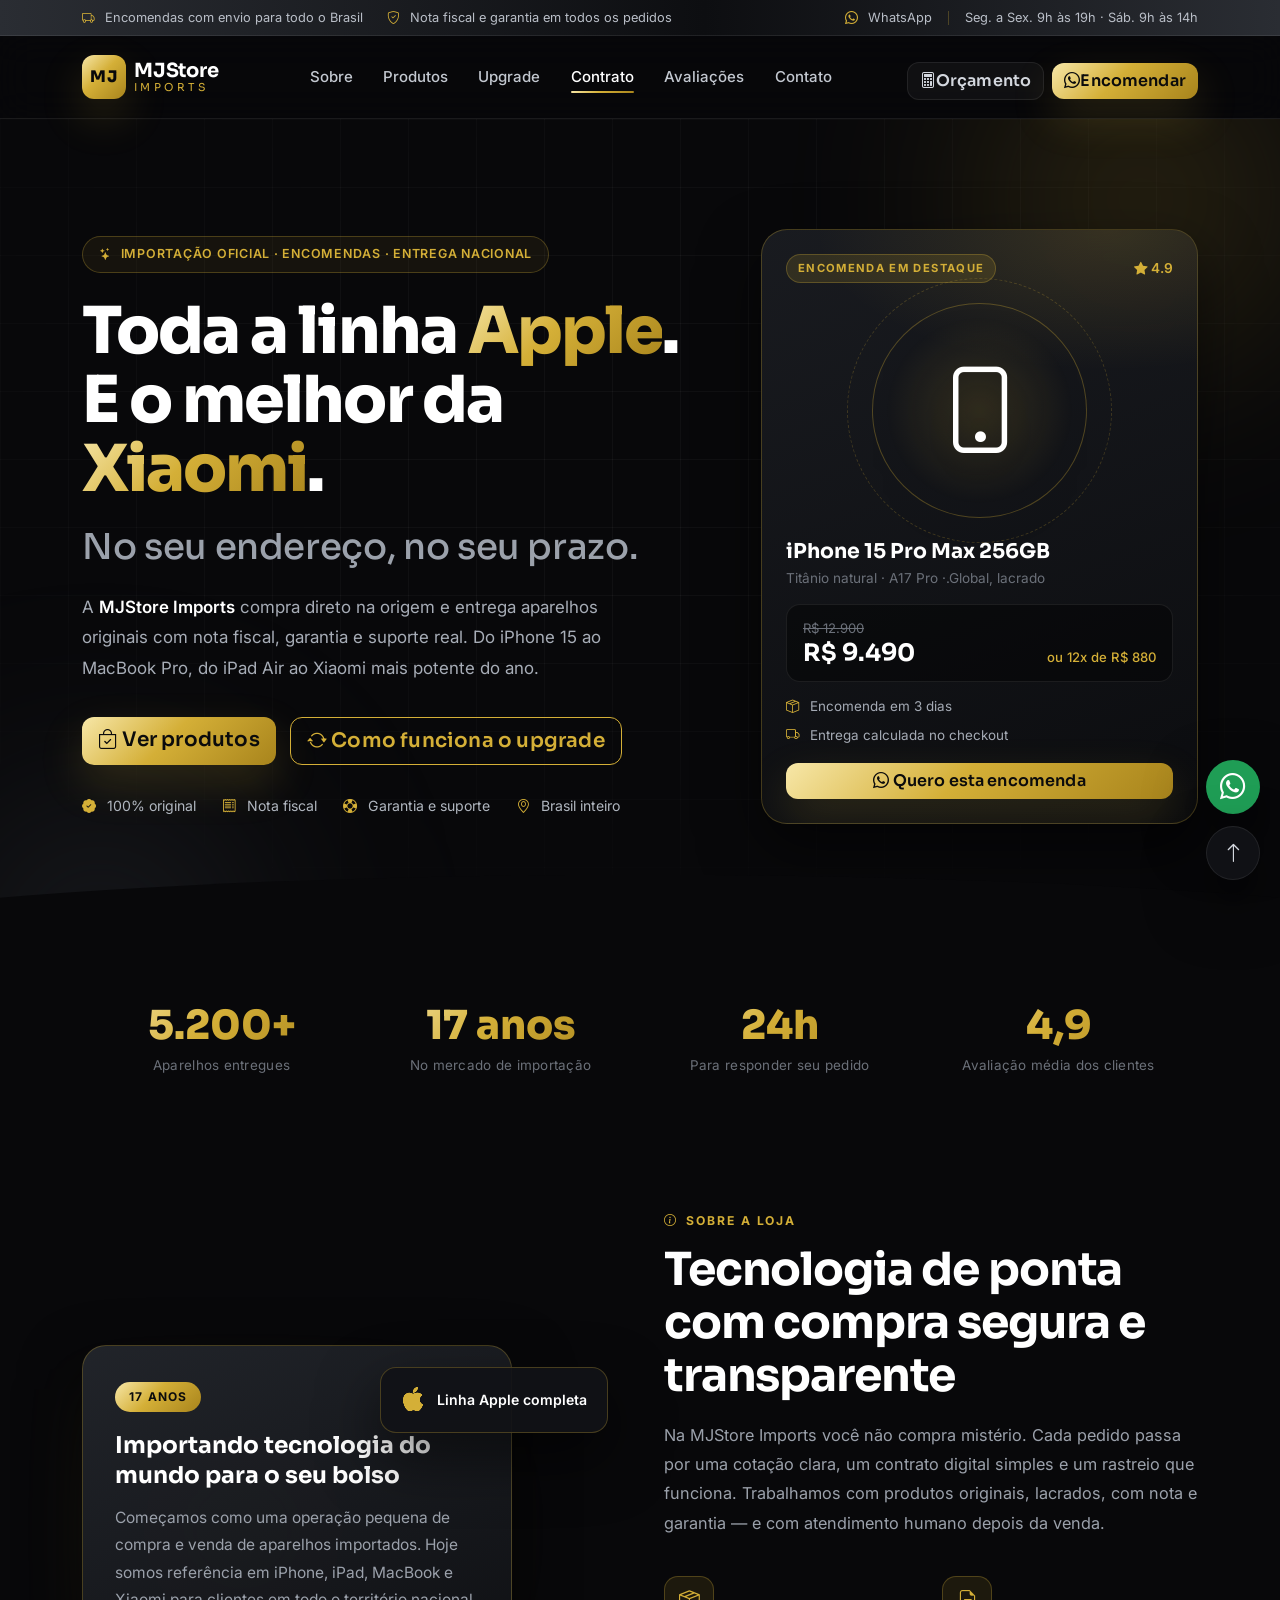
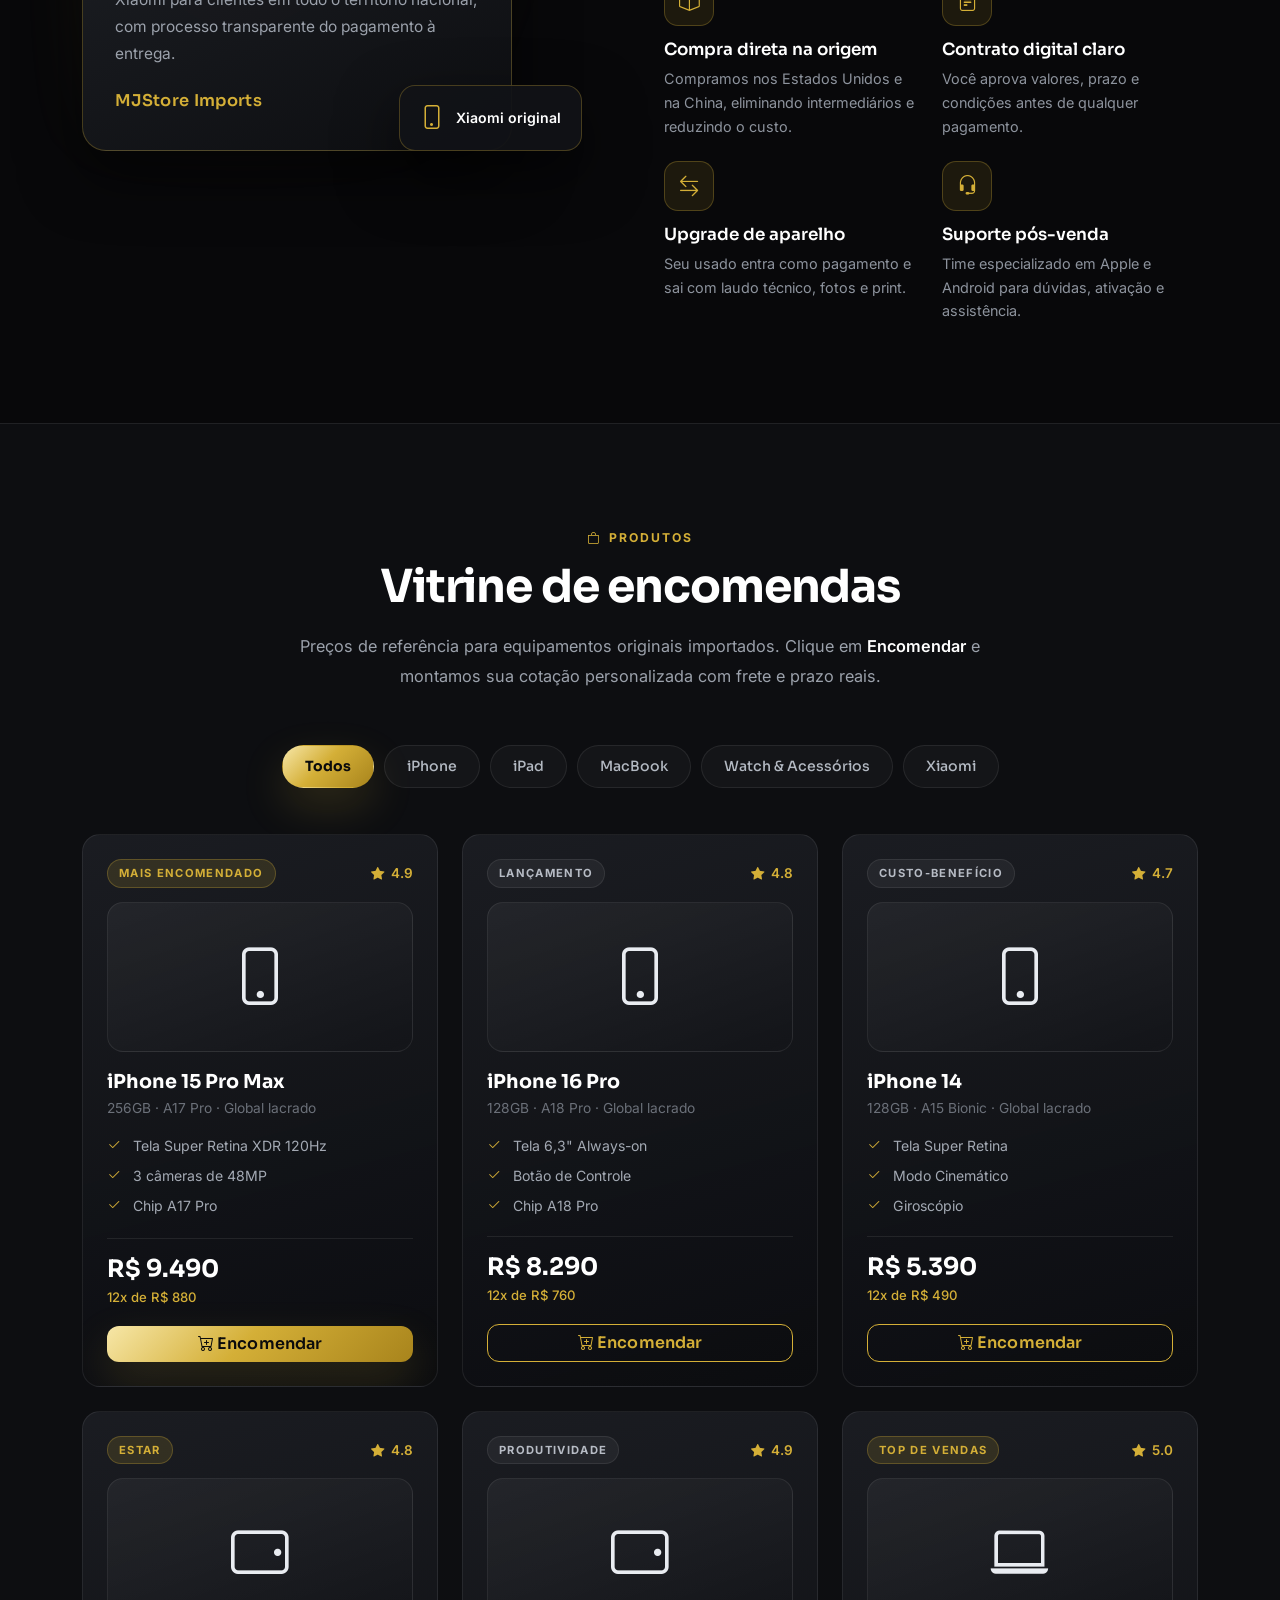
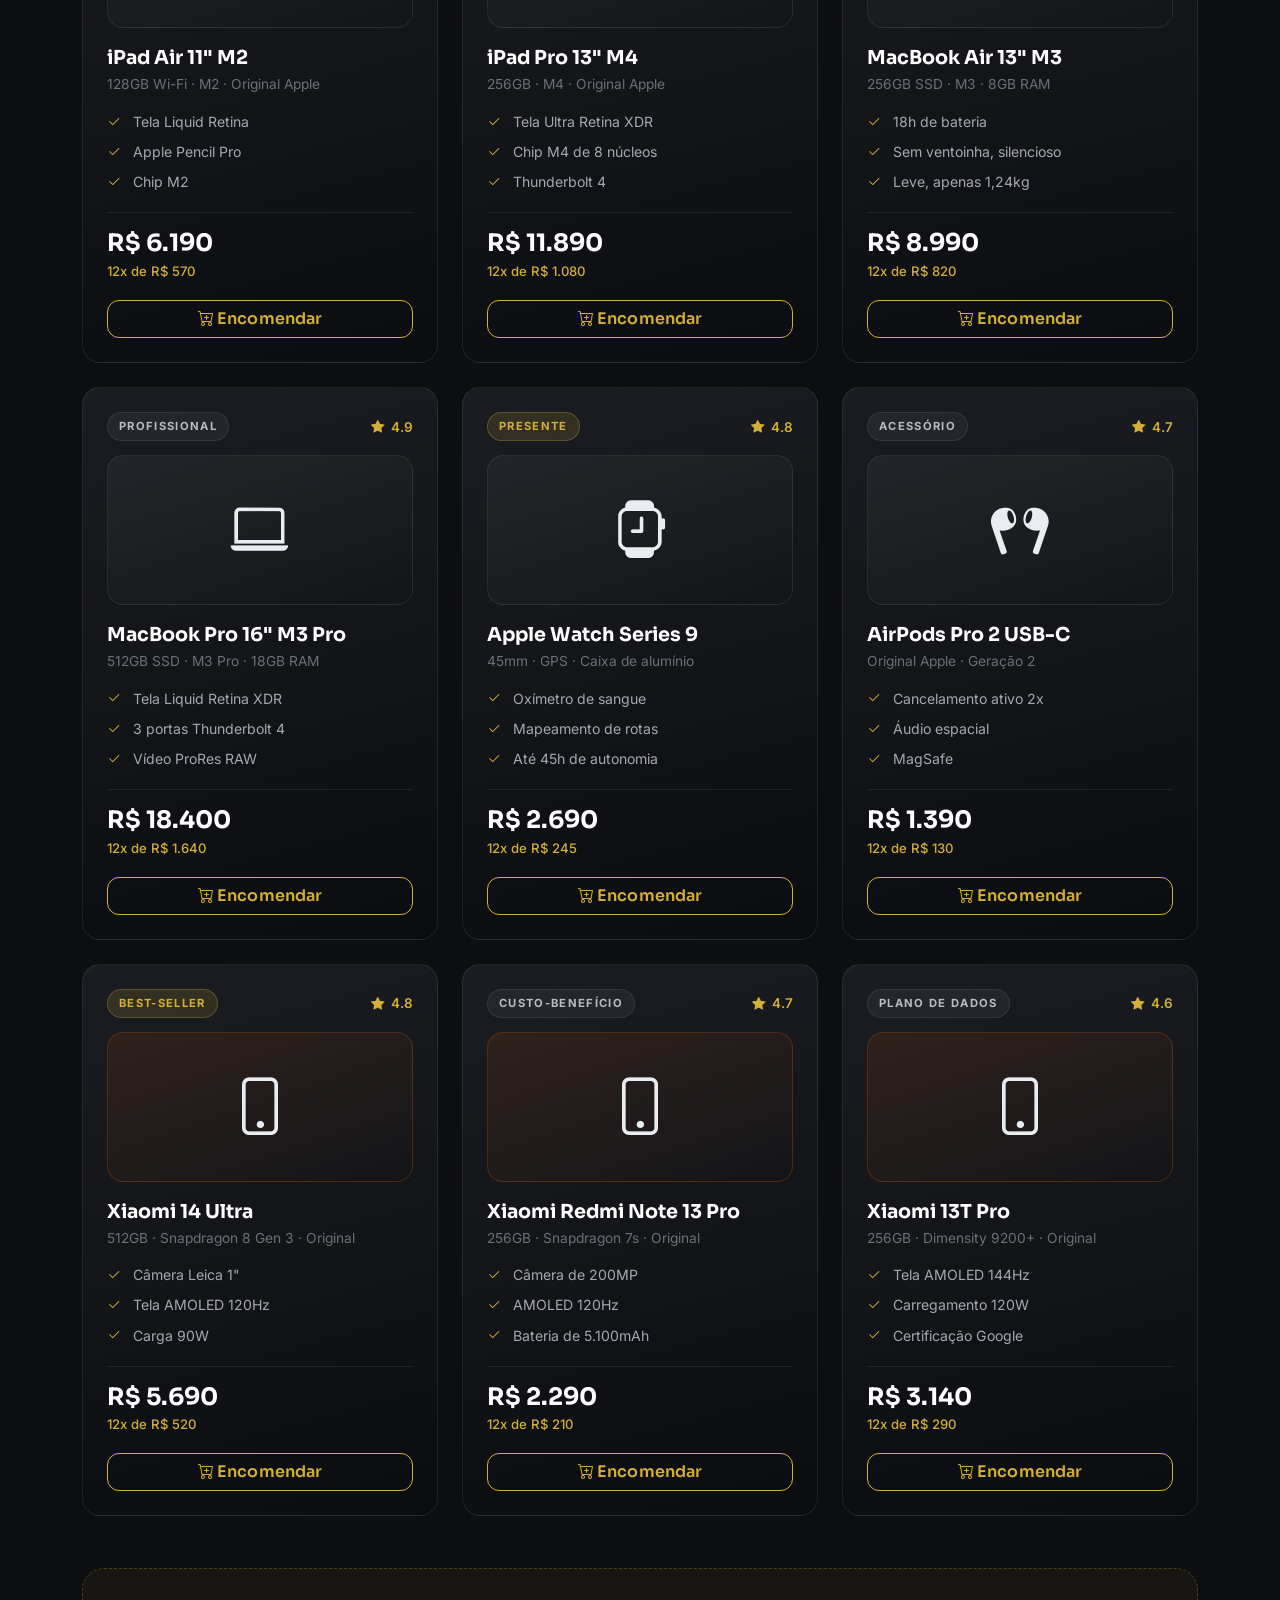
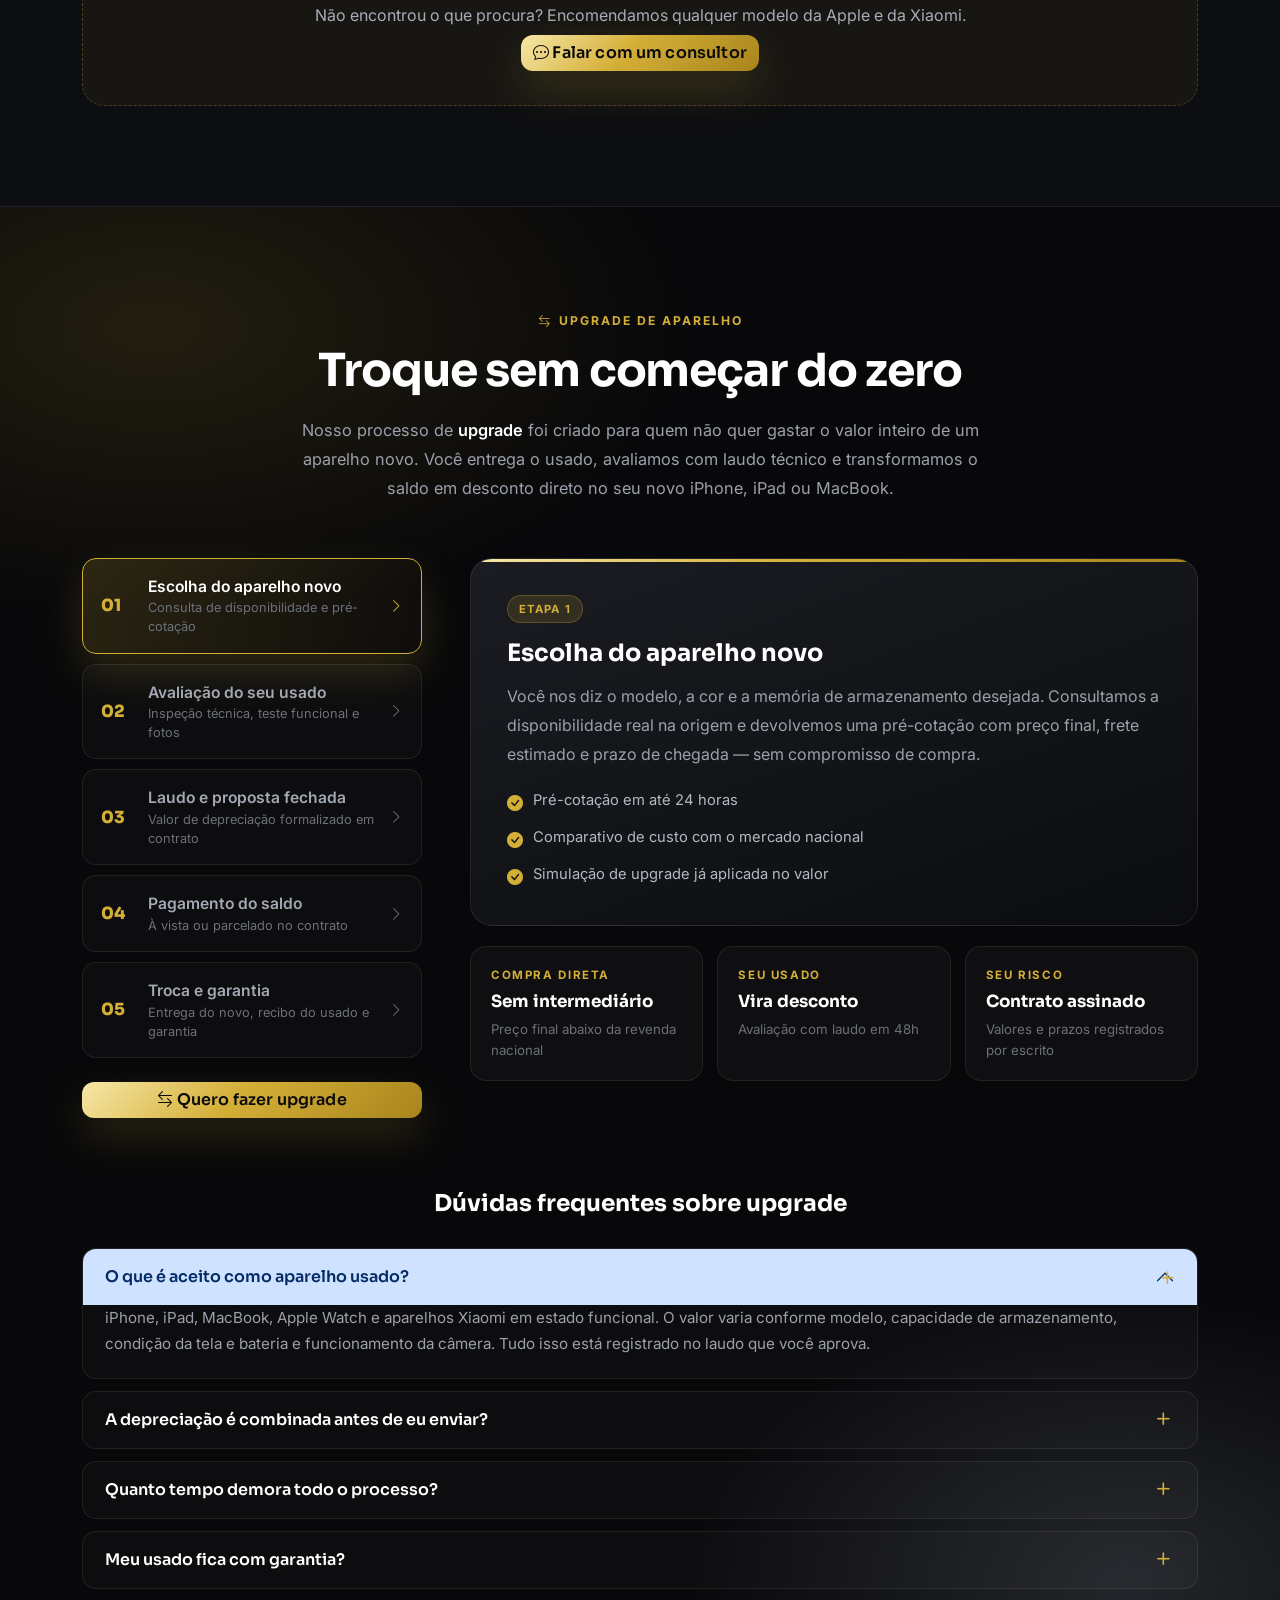
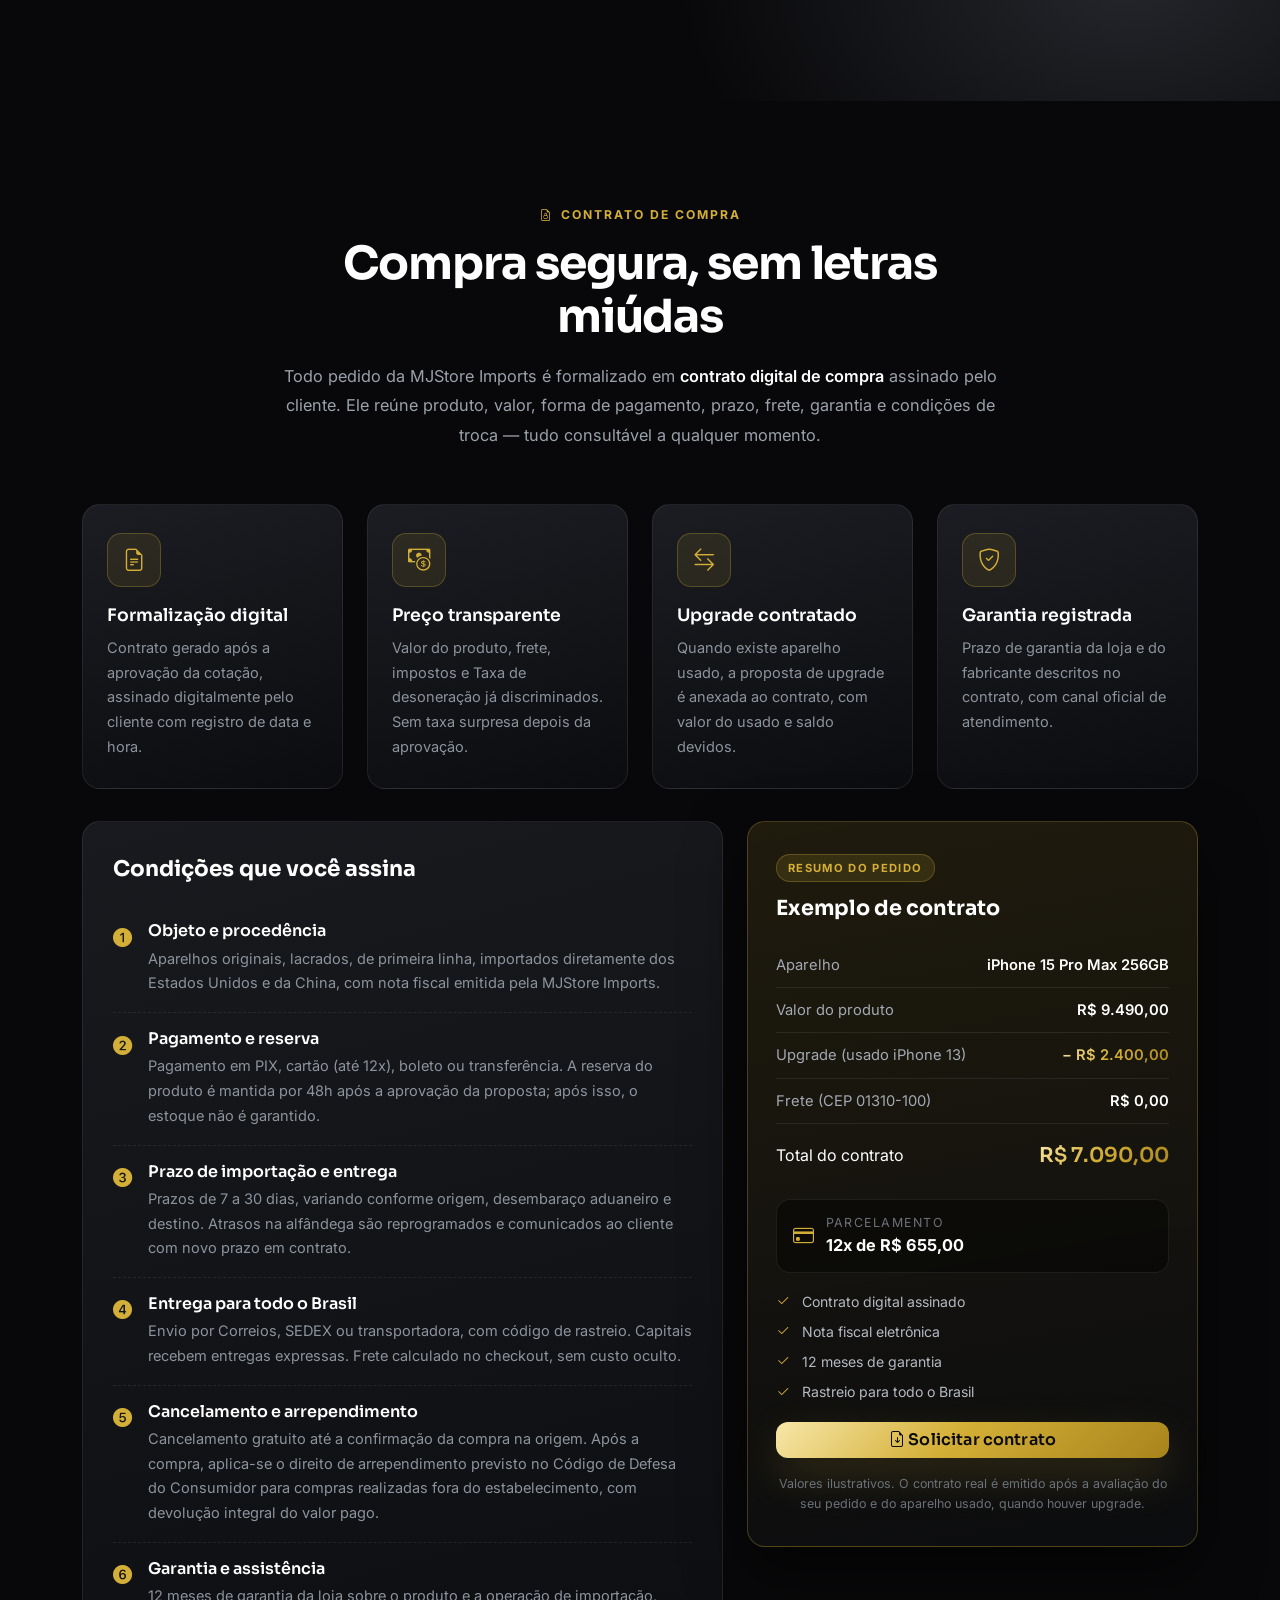
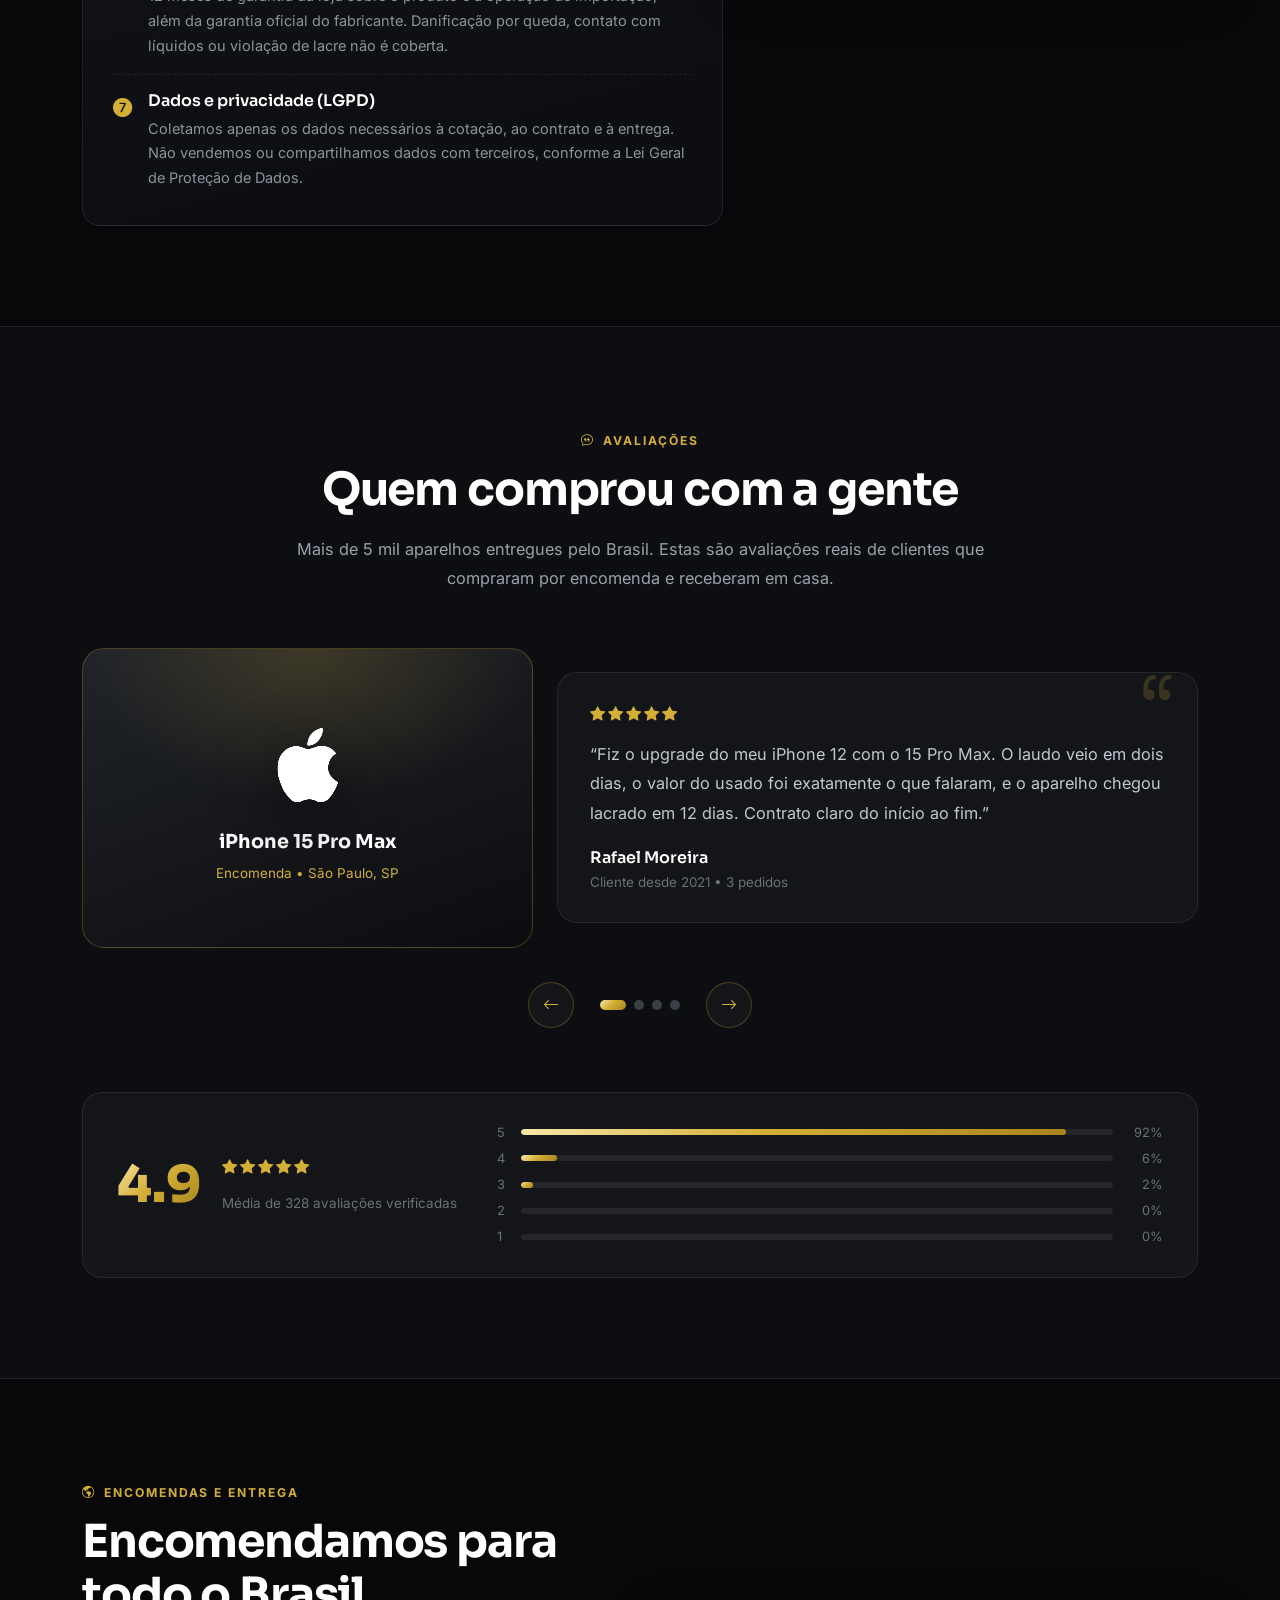
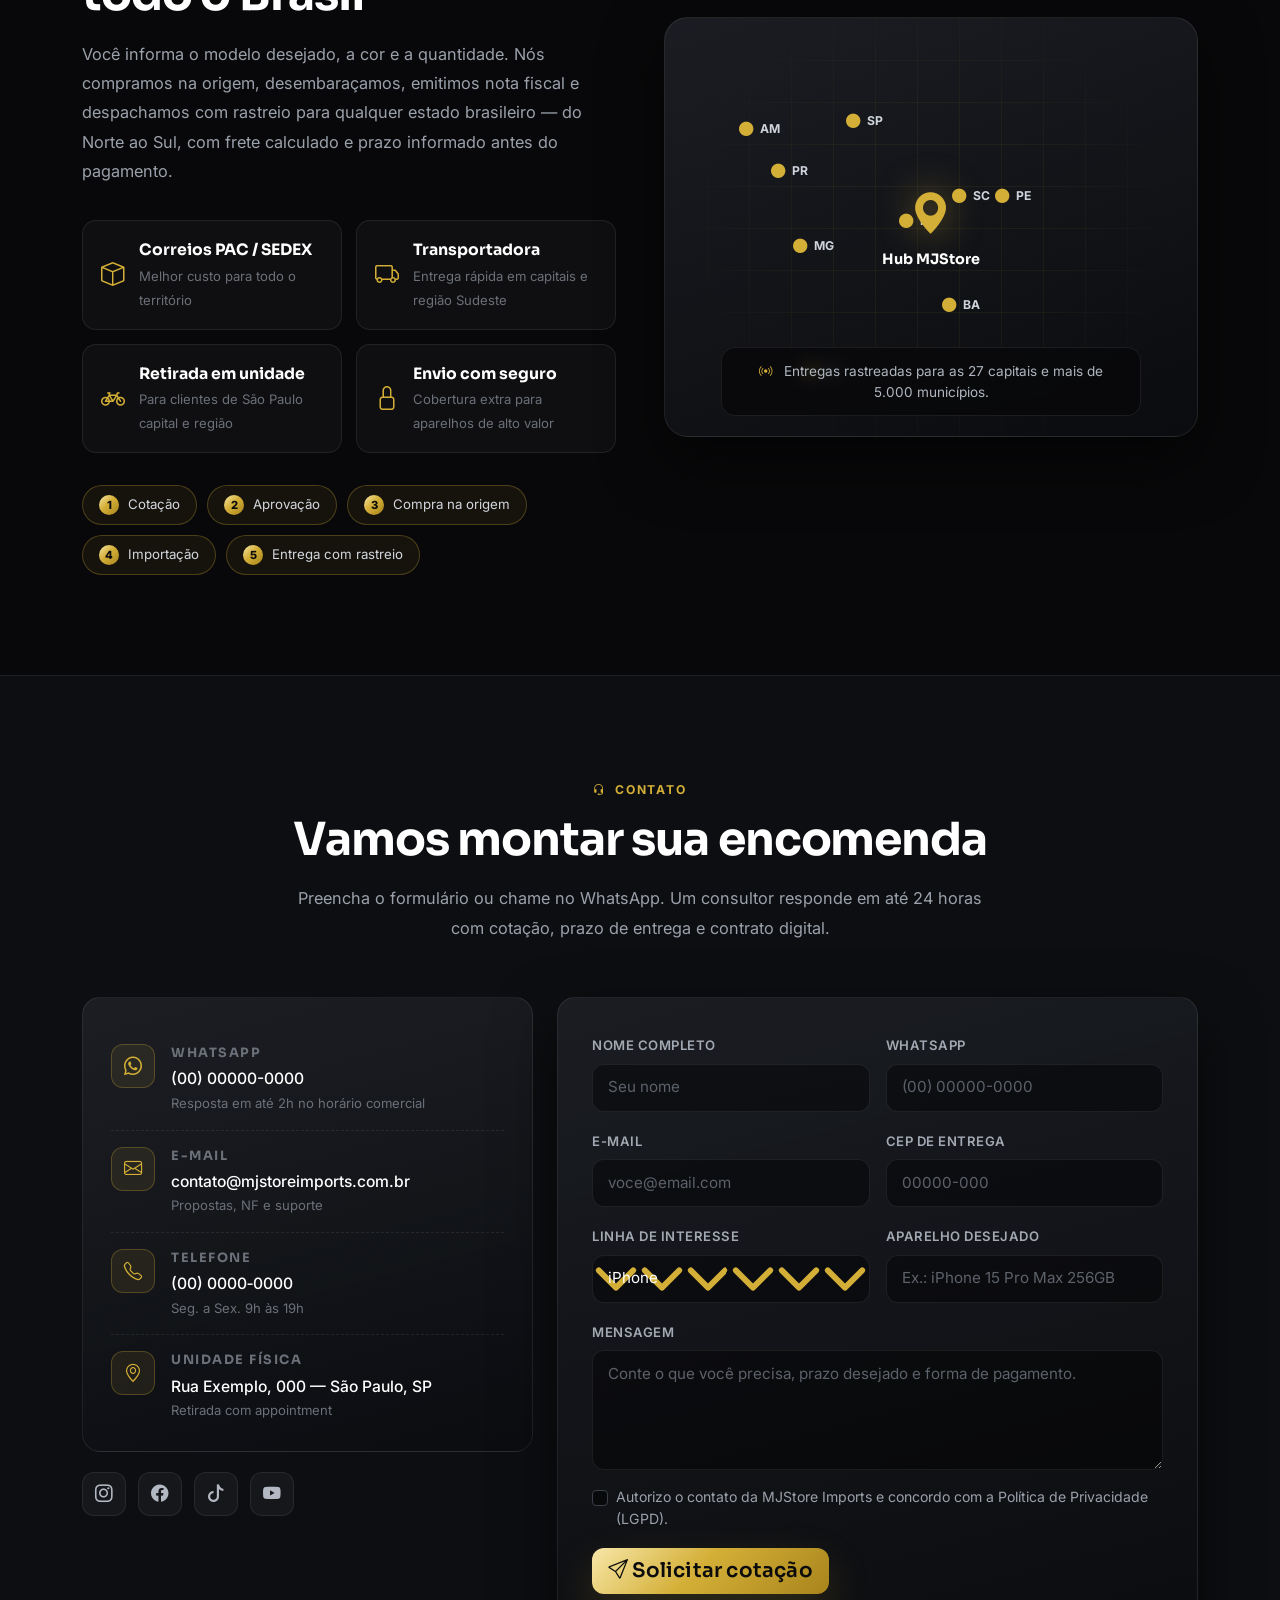
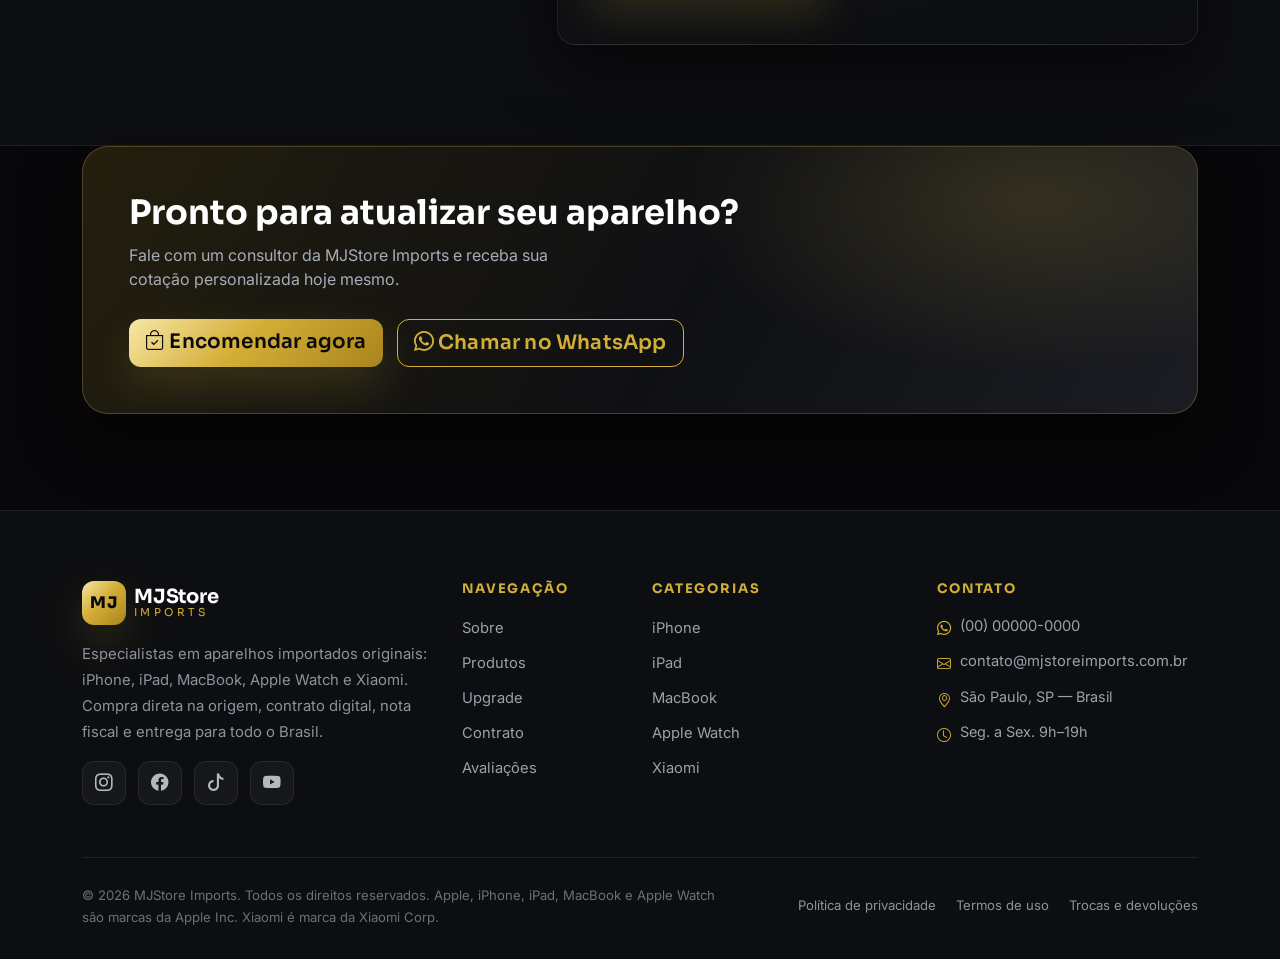
==== commit d1bed252: "Atualização de página" ====
--- a/index.html
+++ b/index.html
@@ -1,734 +1,1454 @@
 <!DOCTYPE html>
-<html lang="en">
-
+<html lang="pt-BR">
 <head>
-  <meta charset="utf-8">
-  <meta content="width=device-width, initial-scale=1.0" name="viewport">
-  <title>MJ Store Imports</title>
-  <meta name="description" content="Página Institucional MJ Store Imports">
-  <meta name="keywords" content="">
-
-  <!-- Favicons -->
-  <link href="assets/img/mj/IMG_0420.PNG" rel="icon">
-  <link href="assets/img/apple-touch-icon.png" rel="apple-touch-icon">
-
-  <!-- Fonts -->
-  <link href="https://fonts.googleapis.com" rel="preconnect">
-  <link href="https://fonts.gstatic.com" rel="preconnect" crossorigin>
-  <link href="https://fonts.googleapis.com/css2?family=Roboto:ital,wght@0,100;0,300;0,400;0,500;0,700;0,900;1,100;1,300;1,400;1,500;1,700;1,900&family=Poppins:ital,wght@0,100;0,200;0,300;0,400;0,500;0,600;0,700;0,800;0,900;1,100;1,200;1,300;1,400;1,500;1,600;1,700;1,800;1,900&family=Raleway:ital,wght@0,100;0,200;0,300;0,400;0,500;0,600;0,700;0,800;0,900;1,100;1,200;1,300;1,400;1,500;1,600;1,700;1,800;1,900&display=swap" rel="stylesheet">
-
-  <!-- Vendor CSS Files -->
-  <link href="assets/vendor/bootstrap/css/bootstrap.min.css" rel="stylesheet">
-  <link href="assets/vendor/bootstrap-icons/bootstrap-icons.css" rel="stylesheet">
-  <link href="assets/vendor/aos/aos.css" rel="stylesheet">
-  <link href="assets/vendor/swiper/swiper-bundle.min.css" rel="stylesheet">
-  <link href="assets/vendor/glightbox/css/glightbox.min.css" rel="stylesheet">
-
-  <!-- Main CSS File -->
-  <link href="assets/css/main.css" rel="stylesheet">
-
-
+<meta charset="UTF-8">
+<meta name="viewport" content="width=device-width, initial-scale=1.0">
+<title>MJStore Imports | iPhone, iPad, MacBook e Xiaomi importados</title>
+<meta name="description" content="A MJStore Imports é especializada em venda de celulares, com foco em produtos Apple (iPhone, iPad, MacBook e toda a linha) e aparelhos Xiaomi. Encomendas com atendimento e entrega para todo o Brasil.">
+<meta name="keywords" content="iPhone importado, iPad, MacBook, Xiaomi, celular importado, MJStore Imports, smartphones originais, entrega para todo o Brasil">
+<meta name="author" content="MJStore Imports">
+<meta name="theme-color" content="#08080a">
+
+<meta property="og:type" content="website">
+<meta property="og:title" content="MJStore Imports | Apple e Xiaomi importados">
+<meta property="og:description" content="Encomende iPhone, iPad, MacBook e Xiaomi originais com nota, garantia e entrega para todo o Brasil.">
+<meta property="og:locale" content="pt_BR">
+
+<link rel="preconnect" href="https://fonts.googleapis.com">
+<link rel="preconnect" href="https://fonts.gstatic.com" crossorigin>
+<link href="https://fonts.googleapis.com/css2?family=Sora:wght@400;500;600;700;800&family=Inter:wght@300;400;500;600;700&display=swap" rel="stylesheet">
+<link href="https://cdn.jsdelivr.net/npm/bootstrap@5.3.3/dist/css/bootstrap.min.css" rel="stylesheet" integrity="sha384-QWTKZyjpPEjISv5WaRU9OFeRpok6YctnYmDr5pNlyT2bRjXh0JMhjY6hW+ALEwIH" crossorigin="anonymous">
+<link href="https://cdn.jsdelivr.net/npm/bootstrap-icons@1.11.3/font/bootstrap-icons.min.css" rel="stylesheet">
+<link href="app.css" rel="stylesheet">
 </head>
-
-<body class="index-page">
-
-  <header id="header" class="header d-flex align-items-center fixed-top">
-    <div class="container-fluid container-xl position-relative d-flex align-items-center justify-content-between">
-
-      <a href="index.html" class="logo d-flex align-items-center me-auto me-lg-0">
-       
-        <img src="assets/img/mj/IMG_0420.PNG" alt="" class="img-fluid logo" >
-
-        <h1 class="sitename">MJ Store</h1>
-        <span>.</span>
+<body data-bs-spy="scroll" data-bs-target="#mainNav" data-bs-offset="120" tabindex="0">
+
+<div class="page-loader" id="pageLoader" aria-hidden="true">
+  <div class="loader-mark">MJ</div>
+  <div class="loader-bar"><span></span></div>
+</div>
+
+<div class="topbar d-none d-lg-block">
+  <div class="container d-flex align-items-center justify-content-between">
+    <div class="d-flex align-items-center gap-4">
+      <span><i class="bi bi-truck"></i> Encomendas com envio para todo o Brasil</span>
+      <span><i class="bi bi-shield-check"></i> Nota fiscal e garantia em todos os pedidos</span>
+    </div>
+    <div class="d-flex align-items-center gap-3">
+      <a href="https://wa.me/5500000000000" target="_blank" rel="noopener"><i class="bi bi-whatsapp"></i> WhatsApp</a>
+      <span class="topbar-sep"></span>
+      <span>Seg. a Sex. 9h às 19h &middot; Sáb. 9h às 14h</span>
+    </div>
+  </div>
+</div>
+
+<header>
+  <nav class="navbar navbar-expand-lg navbar-dark main-navbar" id="mainNav">
+    <div class="container">
+      <a class="navbar-brand d-flex align-items-center gap-2" href="#top">
+        <span class="brand-mark">MJ</span>
+        <span class="brand-text">
+          <span class="brand-name">MJStore</span>
+          <span class="brand-sub">Imports</span>
+        </span>
       </a>
 
-      <nav id="navmenu" class="navmenu">
-        <ul>
-          <li><a href="#hero" class="active">Início<br></a></li>
-          <li><a href="#about">Sobre</a></li>
-          <li><a href="#services">Serviços</a></li>
-          <li><a href="#portfolio">Produtos</a></li>
-          <li><a href="#team">Time</a></li>
-          <li><a href="#contact">Contato</a></li>
+      <button class="navbar-toggler" type="button" data-bs-toggle="collapse" data-bs-target="#navMenu" aria-controls="navMenu" aria-expanded="false" aria-label="Abrir menu">
+        <span class="navbar-toggler-icon"></span>
+      </button>
+
+      <div class="collapse navbar-collapse" id="navMenu">
+        <ul class="navbar-nav mx-auto align-items-lg-center">
+          <li class="nav-item"><a class="nav-link" href="#sobre">Sobre</a></li>
+          <li class="nav-item"><a class="nav-link" href="#produtos">Produtos</a></li>
+          <li class="nav-item"><a class="nav-link" href="#upgrade">Upgrade</a></li>
+          <li class="nav-item"><a class="nav-link" href="#contrato">Contrato</a></li>
+          <li class="nav-item"><a class="nav-link" href="#avaliacoes">Avaliações</a></li>
+          <li class="nav-item"><a class="nav-link" href="#contato">Contato</a></li>
         </ul>
-        <i class="mobile-nav-toggle d-xl-none bi bi-list"></i>
-      </nav>
-
-      <a class="btn-getstarted" href="index.html#about">Fale Conosco</a>
-
-    </div>
-  </header>
-
-  <main class="main">
-
-    <!-- Hero Section -->
-    <section id="hero" class="hero section dark-background">
-
-      <img src="assets/img/mj/herobg.png" alt="" data-aos="fade-in" class="img-fluid">
-
-      <div class="container">
-
-        <div class="row justify-content-center text-center" data-aos="fade-up" data-aos-delay="100">
-          <div class="col-xl-6 col-lg-8">
-            <h2>MJ Store Imports<span>.</span></h2>
-            <p>Seu sonho começa aqui!</p>
-          </div>
-        </div>
-
-        <div class="row gy-4 mt-5 justify-content-center" data-aos="fade-up" data-aos-delay="200">
-          <div class="col-xl-2 col-md-4" data-aos="fade-up" data-aos-delay="300">
-            <div class="icon-box">
+        <div class="nav-cta d-flex align-items-center gap-2">
+          <button class="btn btn-ghost" type="button" data-bs-toggle="modal" data-bs-target="#quoteModal">
+            <i class="bi bi-calculator"></i><span>Orçamento</span>
+          </button>
+          <a class="btn btn-gold" href="#contato"><i class="bi bi-whatsapp"></i><span>Encomendar</span></a>
+        </div>
+      </div>
+    </div>
+  </nav>
+</header>
+
+<main id="top">
+
+  <section class="hero" id="inicio">
+    <div class="hero-bg" aria-hidden="true">
+      <div class="hero-glow hero-glow-1"></div>
+      <div class="hero-glow hero-glow-2"></div>
+      <div class="hero-grid"></div>
+    </div>
+
+    <div class="container position-relative">
+      <div class="row align-items-center g-5">
+        <div class="col-lg-7">
+          <span class="eyebrow reveal" data-delay="0">
+            <i class="bi bi-stars"></i> Importação oficial &middot; Encomendas &middot; Entrega nacional
+          </span>
+          <h1 class="hero-title reveal" data-delay="1">
+            Toda a linha <span class="text-gold">Apple</span>.<br>
+            E o melhor da <span class="text-gold">Xiaomi</span>.<br>
+            <span class="hero-title-thin">No seu endereço, no seu prazo.</span>
+          </h1>
+          <p class="hero-lead reveal" data-delay="2">
+            A <strong>MJStore Imports</strong> compra direto na origem e entrega aparelhos originais
+            com nota fiscal, garantia e suporte real. Do iPhone 15 ao MacBook Pro, do iPad Air ao
+            Xiaomi mais potente do ano.
+          </p>
+
+          <div class="hero-actions reveal" data-delay="3">
+            <a class="btn btn-gold btn-lg" href="#produtos">
+              <i class="bi bi-bag-check"></i> Ver produtos
+            </a>
+            <a class="btn btn-outline-gold btn-lg" href="#upgrade">
+              <i class="bi bi-arrow-repeat"></i> Como funciona o upgrade
+            </a>
+          </div>
+
+          <ul class="hero-badges reveal" data-delay="4">
+            <li><i class="bi bi-patch-check-fill"></i> 100% original</li>
+            <li><i class="bi bi-receipt"></i> Nota fiscal</li>
+            <li><i class="bi bi-life-preserver"></i> Garantia e suporte</li>
+            <li><i class="bi bi-geo-alt"></i> Brasil inteiro</li>
+          </ul>
+        </div>
+
+        <div class="col-lg-5">
+          <div class="hero-card reveal" data-delay="3">
+            <div class="hero-card-head">
+              <span class="tag tag-gold">Encomenda em destaque</span>
+              <span class="hero-card-rate"><i class="bi bi-star-fill"></i> 4.9</span>
+            </div>
+
+            <div class="device-visual device-visual-lg">
+              <i class="bi bi-phone"></i>
+              <div class="device-ring"></div>
+            </div>
+
+            <h3 class="hero-card-title">iPhone 15 Pro Max 256GB</h3>
+            <p class="hero-card-sub">Titânio natural &middot; A17 Pro &middot;.Global, lacrado</p>
+
+            <div class="hero-card-price">
+              <div>
+                <span class="price-old">R$ 12.900</span>
+                <span class="price-new">R$ 9.490</span>
+              </div>
+              <span class="price-parc">ou 12x de R$ 880</span>
+            </div>
+
+            <div class="hero-card-meta">
+              <span><i class="bi bi-box-seam"></i> Encomenda em 3 dias</span>
+              <span><i class="bi bi-truck"></i> Entrega calculada no checkout</span>
+            </div>
+
+            <a class="btn btn-gold w-100" href="#contato" data-prefill="iPhone 15 Pro Max 256GB">
+              <i class="bi bi-whatsapp"></i> Quero esta encomenda
+            </a>
+          </div>
+        </div>
+      </div>
+    </div>
+
+    <div class="hero-wave" aria-hidden="true"></div>
+  </section>
+
+  <section class="stats-strip">
+    <div class="container">
+      <div class="row g-0">
+        <div class="col-6 col-lg-3">
+          <div class="stat">
+            <span class="stat-num" data-count="5200" data-suffix="+">0</span>
+            <span class="stat-label">Aparelhos entregues</span>
+          </div>
+        </div>
+        <div class="col-6 col-lg-3">
+          <div class="stat">
+            <span class="stat-num" data-count="17" data-suffix=" anos">0</span>
+            <span class="stat-label">No mercado de importação</span>
+          </div>
+        </div>
+        <div class="col-6 col-lg-3">
+          <div class="stat">
+            <span class="stat-num" data-count="24" data-suffix="h">0</span>
+            <span class="stat-label">Para responder seu pedido</span>
+          </div>
+        </div>
+        <div class="col-6 col-lg-3">
+          <div class="stat">
+            <span class="stat-num" data-count="4.9" data-decimals="1">0</span>
+            <span class="stat-label">Avaliação média dos clientes</span>
+          </div>
+        </div>
+      </div>
+    </div>
+  </section>
+
+  <section class="section sobre" id="sobre">
+    <div class="container">
+      <div class="row g-5 align-items-center">
+        <div class="col-lg-6">
+          <div class="about-visual reveal">
+            <div class="about-card-main">
+              <div class="about-card-badge">17 anos</div>
+              <h3>Importando tecnologia do mundo para o seu bolso</h3>
+              <p>
+                Começamos como uma operação pequena de compra e venda de aparelhos importados.
+                Hoje somos referência em iPhone, iPad, MacBook e Xiaomi para clientes em todo o
+                território nacional, com processo transparente do pagamento à entrega.
+              </p>
+              <div class="about-sign">MJStore Imports</div>
+            </div>
+            <div class="about-card-float about-card-float-1">
               <i class="bi bi-apple"></i>
-              <h3><a href="">Iphones</a></h3>
-            </div>
-          </div>
-          <div class="col-xl-2 col-md-4" data-aos="fade-up" data-aos-delay="400">
-            <div class="icon-box">
-              <i class="bi bi-playstation"></i>
-              <h3><a href="">Vídeogames</a></h3>
-            </div>
-          </div>
-          <div class="col-xl-2 col-md-4" data-aos="fade-up" data-aos-delay="500">
-            <div class="icon-box">
-              <i class="bi bi-laptop"></i>
-              <h3><a href="">Macbooks</a></h3>
-            </div>
-          </div>
-          <div class="col-xl-2 col-md-4" data-aos="fade-up" data-aos-delay="600">
-            <div class="icon-box">
+              <span>Linha Apple completa</span>
+            </div>
+            <div class="about-card-float about-card-float-2">
               <i class="bi bi-phone"></i>
-              <h3><a href="">Smartphones Xiaomi</a></h3>
-            </div>
-          </div>
-          <div class="col-xl-2 col-md-4" data-aos="fade-up" data-aos-delay="700">
-            <div class="icon-box">
-              <i class="bi bi-tablet-landscape"></i>
-              <h3><a href="">Ipads</a></h3>
-            </div>
-          </div>
-        </div>
-
-      </div>
-
-    </section><!-- /Hero Section -->
-
-    <!-- About Section -->
-    <section id="about" class="about section">
-
-      <div class="container" data-aos="fade-up" data-aos-delay="100">
-
-        <div class="row gy-4">
-          <div class="col-lg-6 order-1 order-lg-2">
-            <img src="assets/img/2025-01-22.jpg" class="img-fluid" alt="">
-          </div>
-          <div class="col-lg-6 order-2 order-lg-1 content">
-            <h3>Lorem ipsum dolor sit amet</h3>
-            <p class="fst-italic">
-              Lorem ipsum dolor sit amet, consectetur adipiscing elit, sed do eiusmod tempor incididunt ut labore et dolore
-              magna aliqua.
-            </p>
-            <ul>
-              <li><i class="bi bi-check2-all"></i> <span>Lorem ipsum dolor sit amet, consectetur adipiscing elit.</span></li>
-              <li><i class="bi bi-check2-all"></i> <span>Lorem ipsum dolor sit amet, consectetur adipiscing elit.</span></li>
-              <li><i class="bi bi-check2-all"></i> <span>Lorem ipsum dolor sit amet consectetur adipisicing elit. Necessitatibus suscipit velit corporis, delectus veritatis laudantium vitae. Velit asperiores repellat, quod quibusdam quidem accusantium voluptates, totam quisquam obcaecati culpa magni temporibus?
-              </span></li>
+              <span>Xiaomi original</span>
+            </div>
+            <div class="about-glow"></div>
+          </div>
+        </div>
+
+        <div class="col-lg-6">
+          <span class="section-label reveal"><i class="bi bi-info-circle"></i> Sobre a loja</span>
+          <h2 class="section-title reveal" data-delay="1">Tecnologia de ponta com compra segura e transparente</h2>
+          <p class="section-text reveal" data-delay="2">
+            Na MJStore Imports você não compra mistério. Cada pedido passa por uma cotação clara,
+            um contrato digital simples e um rastreio que funciona. Trabalhamos com produtos
+            originais, lacrados, com nota e garantia — e com atendimento humano depois da venda.
+          </p>
+
+          <div class="about-features">
+            <div class="feature reveal" data-delay="1">
+              <div class="feature-icon"><i class="bi bi-box-seam"></i></div>
+              <h4>Compra direta na origem</h4>
+              <p>Compramos nos Estados Unidos e na China, eliminando intermediários e reduzindo o custo.</p>
+            </div>
+            <div class="feature reveal" data-delay="2">
+              <div class="feature-icon"><i class="bi bi-file-earmark-text"></i></div>
+              <h4>Contrato digital claro</h4>
+              <p>Você aprova valores, prazo e condições antes de qualquer pagamento.</p>
+            </div>
+            <div class="feature reveal" data-delay="3">
+              <div class="feature-icon"><i class="bi bi-arrow-left-right"></i></div>
+              <h4>Upgrade de aparelho</h4>
+              <p>Seu usado entra como pagamento e sai com laudo técnico, fotos e print.</p>
+            </div>
+            <div class="feature reveal" data-delay="4">
+              <div class="feature-icon"><i class="bi bi-headset"></i></div>
+              <h4>Suporte pós-venda</h4>
+              <p>Time especializado em Apple e Android para dúvidas, ativação e assistência.</p>
+            </div>
+          </div>
+        </div>
+      </div>
+    </div>
+  </section>
+
+  <section class="section section-alt produtos" id="produtos">
+    <div class="container">
+      <div class="section-head text-center">
+        <span class="section-label reveal"><i class="bi bi-bag"></i> Produtos</span>
+        <h2 class="section-title reveal" data-delay="1">Vitrine de encomendas</h2>
+        <p class="section-text mx-auto reveal" data-delay="2">
+          Preços de referência para equipamentos originais importados. Clique em
+          <strong>Encomendar</strong> e montamos sua cotação personalizada com frete e prazo reais.
+        </p>
+      </div>
+
+      <div class="filter-bar reveal" data-delay="3" id="productFilters" role="tablist" aria-label="Filtrar produtos">
+        <button class="filter-chip is-active" type="button" data-filter="todos" role="tab" aria-selected="true">Todos</button>
+        <button class="filter-chip" type="button" data-filter="iphone" role="tab" aria-selected="false">iPhone</button>
+        <button class="filter-chip" type="button" data-filter="ipad" role="tab" aria-selected="false">iPad</button>
+        <button class="filter-chip" type="button" data-filter="macbook" role="tab" aria-selected="false">MacBook</button>
+        <button class="filter-chip" type="button" data-filter="watch" role="tab" aria-selected="false">Watch &amp; Acessórios</button>
+        <button class="filter-chip" type="button" data-filter="xiaomi" role="tab" aria-selected="false">Xiaomi</button>
+      </div>
+
+      <div class="row g-4" id="productGrid">
+
+        <div class="col-md-6 col-xl-4 product-col" data-category="iphone">
+          <article class="product-card reveal">
+            <div class="product-head">
+              <span class="tag tag-gold">Mais encomendado</span>
+              <span class="product-rate"><i class="bi bi-star-fill"></i> 4.9</span>
+            </div>
+            <div class="product-visual"><i class="bi bi-phone"></i></div>
+            <h3 class="product-name">iPhone 15 Pro Max</h3>
+            <p class="product-spec">256GB &middot; A17 Pro &middot; Global lacrado</p>
+            <ul class="product-specs">
+              <li><i class="bi bi-check2"></i> Tela Super Retina XDR 120Hz</li>
+              <li><i class="bi bi-check2"></i> 3 câmeras de 48MP</li>
+              <li><i class="bi bi-check2"></i> Chip A17 Pro</li>
             </ul>
-            <p>
-              Lorem ipsum dolor sit amet consectetur adipisicing elit. Necessitatibus suscipit velit corporis, delectus veritatis laudantium vitae. Velit asperiores repellat, quod quibusdam quidem accusantium voluptates
-            </p>
-          </div>
-        </div>
-
-      </div>
-
-    </section><!-- /About Section -->
-
-    <!-- Features Section -->
-    <section id="features" class="features section">
-
-      <div class="container">
-
-        <div class="row gy-4">
-          <div class="features-image col-lg-6" data-aos="fade-up" data-aos-delay="100"><img src="assets/img/features-bg.jpg" alt=""></div>
-          <div class="col-lg-6">
-
-            <div class="features-item d-flex ps-0 ps-lg-3 pt-4 pt-lg-0" data-aos="fade-up" data-aos-delay="200">
-              <i class="bi bi-archive flex-shrink-0"></i>
+            <div class="product-price">
+              <span class="price-new">R$ 9.490</span>
+              <span class="price-parc">12x de R$ 880</span>
+            </div>
+            <a class="btn btn-gold w-100" href="#contato" data-prefill="iPhone 15 Pro Max 256GB">
+              <i class="bi bi-cart-plus"></i> Encomendar
+            </a>
+          </article>
+        </div>
+
+        <div class="col-md-6 col-xl-4 product-col" data-category="iphone">
+          <article class="product-card reveal" data-delay="1">
+            <div class="product-head">
+              <span class="tag tag-dark">Lançamento</span>
+              <span class="product-rate"><i class="bi bi-star-fill"></i> 4.8</span>
+            </div>
+            <div class="product-visual"><i class="bi bi-phone"></i></div>
+            <h3 class="product-name">iPhone 16 Pro</h3>
+            <p class="product-spec">128GB &middot; A18 Pro &middot; Global lacrado</p>
+            <ul class="product-specs">
+              <li><i class="bi bi-check2"></i> Tela 6,3" Always-on</li>
+              <li><i class="bi bi-check2"></i> Botão de Controle</li>
+              <li><i class="bi bi-check2"></i> Chip A18 Pro</li>
+            </ul>
+            <div class="product-price">
+              <span class="price-new">R$ 8.290</span>
+              <span class="price-parc">12x de R$ 760</span>
+            </div>
+            <a class="btn btn-outline-gold w-100" href="#contato" data-prefill="iPhone 16 Pro 128GB">
+              <i class="bi bi-cart-plus"></i> Encomendar
+            </a>
+          </article>
+        </div>
+
+        <div class="col-md-6 col-xl-4 product-col" data-category="iphone">
+          <article class="product-card reveal" data-delay="2">
+            <div class="product-head">
+              <span class="tag tag-dark">Custo-benefício</span>
+              <span class="product-rate"><i class="bi bi-star-fill"></i> 4.7</span>
+            </div>
+            <div class="product-visual"><i class="bi bi-phone"></i></div>
+            <h3 class="product-name">iPhone 14</h3>
+            <p class="product-spec">128GB &middot; A15 Bionic &middot; Global lacrado</p>
+            <ul class="product-specs">
+              <li><i class="bi bi-check2"></i> Tela Super Retina</li>
+              <li><i class="bi bi-check2"></i> Modo Cinemático</li>
+              <li><i class="bi bi-check2"></i> Giroscópio</li>
+            </ul>
+            <div class="product-price">
+              <span class="price-new">R$ 5.390</span>
+              <span class="price-parc">12x de R$ 490</span>
+            </div>
+            <a class="btn btn-outline-gold w-100" href="#contato" data-prefill="iPhone 14 128GB">
+              <i class="bi bi-cart-plus"></i> Encomendar
+            </a>
+          </article>
+        </div>
+
+        <div class="col-md-6 col-xl-4 product-col" data-category="ipad">
+          <article class="product-card reveal">
+            <div class="product-head">
+              <span class="tag tag-gold">Estar</span>
+              <span class="product-rate"><i class="bi bi-star-fill"></i> 4.8</span>
+            </div>
+            <div class="product-visual"><i class="bi bi-tablet-landscape"></i></div>
+            <h3 class="product-name">iPad Air 11" M2</h3>
+            <p class="product-spec">128GB Wi-Fi &middot; M2 &middot; Original Apple</p>
+            <ul class="product-specs">
+              <li><i class="bi bi-check2"></i> Tela Liquid Retina</li>
+              <li><i class="bi bi-check2"></i> Apple Pencil Pro</li>
+              <li><i class="bi bi-check2"></i> Chip M2</li>
+            </ul>
+            <div class="product-price">
+              <span class="price-new">R$ 6.190</span>
+              <span class="price-parc">12x de R$ 570</span>
+            </div>
+            <a class="btn btn-outline-gold w-100" href="#contato" data-prefill="iPad Air 11&quot; M2 128GB">
+              <i class="bi bi-cart-plus"></i> Encomendar
+            </a>
+          </article>
+        </div>
+
+        <div class="col-md-6 col-xl-4 product-col" data-category="ipad">
+          <article class="product-card reveal" data-delay="1">
+            <div class="product-head">
+              <span class="tag tag-dark">Produtividade</span>
+              <span class="product-rate"><i class="bi bi-star-fill"></i> 4.9</span>
+            </div>
+            <div class="product-visual"><i class="bi bi-tablet-landscape"></i></div>
+            <h3 class="product-name">iPad Pro 13" M4</h3>
+            <p class="product-spec">256GB &middot; M4 &middot; Original Apple</p>
+            <ul class="product-specs">
+              <li><i class="bi bi-check2"></i> Tela Ultra Retina XDR</li>
+              <li><i class="bi bi-check2"></i> Chip M4 de 8 núcleos</li>
+              <li><i class="bi bi-check2"></i> Thunderbolt 4</li>
+            </ul>
+            <div class="product-price">
+              <span class="price-new">R$ 11.890</span>
+              <span class="price-parc">12x de R$ 1.080</span>
+            </div>
+            <a class="btn btn-outline-gold w-100" href="#contato" data-prefill="iPad Pro 13&quot; M4 256GB">
+              <i class="bi bi-cart-plus"></i> Encomendar
+            </a>
+          </article>
+        </div>
+
+        <div class="col-md-6 col-xl-4 product-col" data-category="macbook">
+          <article class="product-card reveal" data-delay="2">
+            <div class="product-head">
+              <span class="tag tag-gold">Top de vendas</span>
+              <span class="product-rate"><i class="bi bi-star-fill"></i> 5.0</span>
+            </div>
+            <div class="product-visual"><i class="bi bi-laptop"></i></div>
+            <h3 class="product-name">MacBook Air 13" M3</h3>
+            <p class="product-spec">256GB SSD &middot; M3 &middot; 8GB RAM</p>
+            <ul class="product-specs">
+              <li><i class="bi bi-check2"></i> 18h de bateria</li>
+              <li><i class="bi bi-check2"></i> Sem ventoinha, silencioso</li>
+              <li><i class="bi bi-check2"></i> Leve, apenas 1,24kg</li>
+            </ul>
+            <div class="product-price">
+              <span class="price-new">R$ 8.990</span>
+              <span class="price-parc">12x de R$ 820</span>
+            </div>
+            <a class="btn btn-outline-gold w-100" href="#contato" data-prefill="MacBook Air 13&quot; M3 256GB">
+              <i class="bi bi-cart-plus"></i> Encomendar
+            </a>
+          </article>
+        </div>
+
+        <div class="col-md-6 col-xl-4 product-col" data-category="macbook">
+          <article class="product-card reveal">
+            <div class="product-head">
+              <span class="tag tag-dark">Profissional</span>
+              <span class="product-rate"><i class="bi bi-star-fill"></i> 4.9</span>
+            </div>
+            <div class="product-visual"><i class="bi bi-laptop"></i></div>
+            <h3 class="product-name">MacBook Pro 16" M3 Pro</h3>
+            <p class="product-spec">512GB SSD &middot; M3 Pro &middot; 18GB RAM</p>
+            <ul class="product-specs">
+              <li><i class="bi bi-check2"></i> Tela Liquid Retina XDR</li>
+              <li><i class="bi bi-check2"></i> 3 portas Thunderbolt 4</li>
+              <li><i class="bi bi-check2"></i> Vídeo ProRes RAW</li>
+            </ul>
+            <div class="product-price">
+              <span class="price-new">R$ 18.400</span>
+              <span class="price-parc">12x de R$ 1.640</span>
+            </div>
+            <a class="btn btn-outline-gold w-100" href="#contato" data-prefill="MacBook Pro 16&quot; M3 Pro 512GB">
+              <i class="bi bi-cart-plus"></i> Encomendar
+            </a>
+          </article>
+        </div>
+
+        <div class="col-md-6 col-xl-4 product-col" data-category="watch">
+          <article class="product-card reveal" data-delay="1">
+            <div class="product-head">
+              <span class="tag tag-gold">Presente</span>
+              <span class="product-rate"><i class="bi bi-star-fill"></i> 4.8</span>
+            </div>
+            <div class="product-visual"><i class="bi bi-smartwatch"></i></div>
+            <h3 class="product-name">Apple Watch Series 9</h3>
+            <p class="product-spec">45mm &middot; GPS &middot; Caixa de alumínio</p>
+            <ul class="product-specs">
+              <li><i class="bi bi-check2"></i> Oxímetro de sangue</li>
+              <li><i class="bi bi-check2"></i> Mapeamento de rotas</li>
+              <li><i class="bi bi-check2"></i> Até 45h de autonomia</li>
+            </ul>
+            <div class="product-price">
+              <span class="price-new">R$ 2.690</span>
+              <span class="price-parc">12x de R$ 245</span>
+            </div>
+            <a class="btn btn-outline-gold w-100" href="#contato" data-prefill="Apple Watch Series 9 45mm GPS">
+              <i class="bi bi-cart-plus"></i> Encomendar
+            </a>
+          </article>
+        </div>
+
+        <div class="col-md-6 col-xl-4 product-col" data-category="watch">
+          <article class="product-card reveal" data-delay="2">
+            <div class="product-head">
+              <span class="tag tag-dark">Acessório</span>
+              <span class="product-rate"><i class="bi bi-star-fill"></i> 4.7</span>
+            </div>
+            <div class="product-visual"><i class="bi bi-earbuds"></i></div>
+            <h3 class="product-name">AirPods Pro 2 USB-C</h3>
+            <p class="product-spec">Original Apple &middot; Geração 2</p>
+            <ul class="product-specs">
+              <li><i class="bi bi-check2"></i> Cancelamento ativo 2x</li>
+              <li><i class="bi bi-check2"></i> Áudio espacial</li>
+              <li><i class="bi bi-check2"></i> MagSafe</li>
+            </ul>
+            <div class="product-price">
+              <span class="price-new">R$ 1.390</span>
+              <span class="price-parc">12x de R$ 130</span>
+            </div>
+            <a class="btn btn-outline-gold w-100" href="#contato" data-prefill="AirPods Pro 2 USB-C">
+              <i class="bi bi-cart-plus"></i> Encomendar
+            </a>
+          </article>
+        </div>
+
+        <div class="col-md-6 col-xl-4 product-col" data-category="xiaomi">
+          <article class="product-card reveal">
+            <div class="product-head">
+              <span class="tag tag-gold">Best-seller</span>
+              <span class="product-rate"><i class="bi bi-star-fill"></i> 4.8</span>
+            </div>
+            <div class="product-visual product-visual-xiaomi"><i class="bi bi-phone"></i></div>
+            <h3 class="product-name">Xiaomi 14 Ultra</h3>
+            <p class="product-spec">512GB &middot; Snapdragon 8 Gen 3 &middot; Original</p>
+            <ul class="product-specs">
+              <li><i class="bi bi-check2"></i> Câmera Leica 1"</li>
+              <li><i class="bi bi-check2"></i> Tela AMOLED 120Hz</li>
+              <li><i class="bi bi-check2"></i> Carga 90W</li>
+            </ul>
+            <div class="product-price">
+              <span class="price-new">R$ 5.690</span>
+              <span class="price-parc">12x de R$ 520</span>
+            </div>
+            <a class="btn btn-outline-gold w-100" href="#contato" data-prefill="Xiaomi 14 Ultra 512GB">
+              <i class="bi bi-cart-plus"></i> Encomendar
+            </a>
+          </article>
+        </div>
+
+        <div class="col-md-6 col-xl-4 product-col" data-category="xiaomi">
+          <article class="product-card reveal" data-delay="1">
+            <div class="product-head">
+              <span class="tag tag-dark">Custo-benefício</span>
+              <span class="product-rate"><i class="bi bi-star-fill"></i> 4.7</span>
+            </div>
+            <div class="product-visual product-visual-xiaomi"><i class="bi bi-phone"></i></div>
+            <h3 class="product-name">Xiaomi Redmi Note 13 Pro</h3>
+            <p class="product-spec">256GB &middot; Snapdragon 7s &middot; Original</p>
+            <ul class="product-specs">
+              <li><i class="bi bi-check2"></i> Câmera de 200MP</li>
+              <li><i class="bi bi-check2"></i> AMOLED 120Hz</li>
+              <li><i class="bi bi-check2"></i> Bateria de 5.100mAh</li>
+            </ul>
+            <div class="product-price">
+              <span class="price-new">R$ 2.290</span>
+              <span class="price-parc">12x de R$ 210</span>
+            </div>
+            <a class="btn btn-outline-gold w-100" href="#contato" data-prefill="Xiaomi Redmi Note 13 Pro 256GB">
+              <i class="bi bi-cart-plus"></i> Encomendar
+            </a>
+          </article>
+        </div>
+
+        <div class="col-md-6 col-xl-4 product-col" data-category="xiaomi">
+          <article class="product-card reveal" data-delay="2">
+            <div class="product-head">
+              <span class="tag tag-dark">Plano de dados</span>
+              <span class="product-rate"><i class="bi bi-star-fill"></i> 4.6</span>
+            </div>
+            <div class="product-visual product-visual-xiaomi"><i class="bi bi-phone"></i></div>
+            <h3 class="product-name">Xiaomi 13T Pro</h3>
+            <p class="product-spec">256GB &middot; Dimensity 9200+ &middot; Original</p>
+            <ul class="product-specs">
+              <li><i class="bi bi-check2"></i> Tela AMOLED 144Hz</li>
+              <li><i class="bi bi-check2"></i> Carregamento 120W</li>
+              <li><i class="bi bi-check2"></i> Certificação Google</li>
+            </ul>
+            <div class="product-price">
+              <span class="price-new">R$ 3.140</span>
+              <span class="price-parc">12x de R$ 290</span>
+            </div>
+            <a class="btn btn-outline-gold w-100" href="#contato" data-prefill="Xiaomi 13T Pro 256GB">
+              <i class="bi bi-cart-plus"></i> Encomendar
+            </a>
+          </article>
+        </div>
+
+      </div>
+
+      <p class="filter-empty text-center d-none" id="filterEmpty">Nenhum produto nesta categoria por enquanto. Fale com a gente e encomendamos para você.</p>
+
+      <div class="products-cta reveal">
+        <p class="mb-2">Não encontrou o que procura? Encomendamos qualquer modelo da Apple e da Xiaomi.</p>
+        <a class="btn btn-gold" href="#contato"><i class="bi bi-chat-dots"></i> Falar com um consultor</a>
+      </div>
+    </div>
+  </section>
+
+  <section class="section upgrade" id="upgrade">
+    <div class="upgrade-bg" aria-hidden="true"></div>
+    <div class="container position-relative">
+      <div class="section-head text-center">
+        <span class="section-label reveal"><i class="bi bi-arrow-left-right"></i> Upgrade de aparelho</span>
+        <h2 class="section-title reveal" data-delay="1">Troque sem começar do zero</h2>
+        <p class="section-text mx-auto reveal" data-delay="2">
+          Nosso processo de <strong>upgrade</strong> foi criado para quem não quer gastar o valor
+          inteiro de um aparelho novo. Você entrega o usado, avaliamos com laudo técnico e
+          transformamos o saldo em desconto direto no seu novo iPhone, iPad ou MacBook.
+        </p>
+      </div>
+
+      <div class="row g-5 align-items-start">
+        <div class="col-lg-4">
+          <div class="upgrade-steps" id="upgradeSteps" role="tablist" aria-label="Etapas do upgrade">
+            <button type="button" class="upgrade-step is-active" data-step="0" role="tab" aria-selected="true">
+              <span class="step-index">01</span>
+              <span class="step-text">
+                <strong>Escolha do aparelho novo</strong>
+                <small>Consulta de disponibilidade e pré-cotação</small>
+              </span>
+              <i class="bi bi-chevron-right"></i>
+            </button>
+            <button type="button" class="upgrade-step" data-step="1" role="tab" aria-selected="false">
+              <span class="step-index">02</span>
+              <span class="step-text">
+                <strong>Avaliação do seu usado</strong>
+                <small>Inspeção técnica, teste funcional e fotos</small>
+              </span>
+              <i class="bi bi-chevron-right"></i>
+            </button>
+            <button type="button" class="upgrade-step" data-step="2" role="tab" aria-selected="false">
+              <span class="step-index">03</span>
+              <span class="step-text">
+                <strong>Laudo e proposta fechada</strong>
+                <small>Valor de depreciação formalizado em contrato</small>
+              </span>
+              <i class="bi bi-chevron-right"></i>
+            </button>
+            <button type="button" class="upgrade-step" data-step="3" role="tab" aria-selected="false">
+              <span class="step-index">04</span>
+              <span class="step-text">
+                <strong>Pagamento do saldo</strong>
+                <small>À vista ou parcelado no contrato</small>
+              </span>
+              <i class="bi bi-chevron-right"></i>
+            </button>
+            <button type="button" class="upgrade-step" data-step="4" role="tab" aria-selected="false">
+              <span class="step-index">05</span>
+              <span class="step-text">
+                <strong>Troca e garantia</strong>
+                <small>Entrega do novo, recibo do usado e garantia</small>
+              </span>
+              <i class="bi bi-chevron-right"></i>
+            </button>
+          </div>
+
+          <a class="btn btn-gold w-100 mt-4" href="#contato" data-prefill="Upgrade de aparelho">
+            <i class="bi bi-arrow-left-right"></i> Quero fazer upgrade
+          </a>
+        </div>
+
+        <div class="col-lg-8">
+          <div class="upgrade-panel" id="upgradePanel">
+            <div class="upgrade-panel-item is-active" data-panel="0">
+              <span class="tag tag-gold">Etapa 1</span>
+              <h3>Escolha do aparelho novo</h3>
+              <p>
+                Você nos diz o modelo, a cor e a memória de armazenamento desejada. Consultamos a
+                disponibilidade real na origem e devolvemos uma pré-cotação com preço final, frete
+                estimado e prazo de chegada — sem compromisso de compra.
+              </p>
+              <ul class="panel-list">
+                <li><i class="bi bi-check-circle-fill"></i> Pré-cotação em até 24 horas</li>
+                <li><i class="bi bi-check-circle-fill"></i> Comparativo de custo com o mercado nacional</li>
+                <li><i class="bi bi-check-circle-fill"></i> Simulação de upgrade já aplicada no valor</li>
+              </ul>
+            </div>
+
+            <div class="upgrade-panel-item" data-panel="1">
+              <span class="tag tag-gold">Etapa 2</span>
+              <h3>Avaliação do seu aparelho usado</h3>
+              <p>
+                Você pode enviar o aparelho pelo Correios (com embalagem e seguro) ou trazer a uma
+                das nossas unidades. Realizamos inspeção completa: tela, bateria, carcaça, botões,
+                câmeras, rede e iCloud/FMI quando aplicável, com registro fotográfico.
+              </p>
+              <ul class="panel-list">
+                <li><i class="bi bi-check-circle-fill"></i> Laudo técnico com fotos do estado real</li>
+                <li><i class="bi bi-check-circle-fill"></i> Avaliação transparente, sem “depreciação surpresa”</li>
+                <li><i class="bi bi-check-circle-fill"></i> Prazo de até 48h para o laudo após o recebimento</li>
+              </ul>
+            </div>
+
+            <div class="upgrade-panel-item" data-panel="2">
+              <span class="tag tag-gold">Etapa 3</span>
+              <h3>Laudo e proposta fechada</h3>
+              <p>
+                Você recebe o laudo, o valor de depreciação do usado e a proposta de upgrade
+                fechada: preço do novo, valor deduzido, saldo e condições de parcelamento.
+                Essa proposta é registrada no contrato digital de compra.
+              </p>
+              <ul class="panel-list">
+                <li><i class="bi bi-check-circle-fill"></i> Upgrade registrado no contrato de compra</li>
+                <li><i class="bi bi-check-circle-fill"></i> Documento de transferência de propriedade do usado</li>
+                <li><i class="bi bi-check-circle-fill"></i> Sem custo adicional de análise</li>
+              </ul>
+            </div>
+
+            <div class="upgrade-panel-item" data-panel="3">
+              <span class="tag tag-gold">Etapa 4</span>
+              <h3>Pagamento do saldo</h3>
+              <p>
+                Depois da aprovação, o aparelho novo é reservado e a compra na origem é efetivada.
+                Você paga somente o saldo — via PIX, cartão em até 12x, boleto ou transferência.
+                O usado segue para nossa triagem e revenda responsável.
+              </p>
+              <ul class="panel-list">
+                <li><i class="bi bi-check-circle-fill"></i> PIX, cartão (até 12x), boleto ou transferência</li>
+                <li><i class="bi bi-check-circle-fill"></i> Reserva do novo por 48h após a aprovação</li>
+                <li><i class="bi bi-check-circle-fill"></i> Comprovante e nota fiscal eletrônica</li>
+              </ul>
+            </div>
+
+            <div class="upgrade-panel-item" data-panel="4">
+              <span class="tag tag-gold">Etapa 5</span>
+              <h3>Troca e garantia</h3>
+              <p>
+                O novo aparelho é entregue com código de rastreio, nota fiscal e início de
+                garantia. Acompanhamos a ativação com você, orientamos a configuração inicial e
+                liberamos nossa garantia própria de 12 meses sobre o produto e o processo.
+              </p>
+              <ul class="panel-list">
+                <li><i class="bi bi-check-circle-fill"></i> Rastreio do envio para todo o Brasil</li>
+                <li><i class="bi bi-check-circle-fill"></i> 12 meses de garantia da loja + garantia do fabricante</li>
+                <li><i class="bi bi-check-circle-fill"></i> Suporte técnico especializado pós-entrega</li>
+              </ul>
+            </div>
+          </div>
+
+          <div class="upgrade-compare">
+            <div class="compare-item">
+              <span class="compare-label">Compra direta</span>
+              <strong>Sem intermediário</strong>
+              <small>Preço final abaixo da revenda nacional</small>
+            </div>
+            <div class="compare-item">
+              <span class="compare-label">Seu usado</span>
+              <strong>Vira desconto</strong>
+              <small>Avaliação com laudo em 48h</small>
+            </div>
+            <div class="compare-item">
+              <span class="compare-label">Seu risco</span>
+              <strong>Contrato assinado</strong>
+              <small>Valores e prazos registrados por escrito</small>
+            </div>
+          </div>
+        </div>
+      </div>
+
+      <div class="faq-wrap reveal">
+        <h3 class="faq-title">Dúvidas frequentes sobre upgrade</h3>
+        <div class="accordion" id="faqAccordion">
+          <div class="accordion-item">
+            <h2 class="accordion-header">
+              <button class="accordion-button" type="button" data-bs-toggle="collapse" data-bs-target="#faq1">
+                O que é aceito como aparelho usado?
+              </button>
+            </h2>
+            <div id="faq1" class="accordion-collapse collapse show" data-bs-parent="#faqAccordion">
+              <div class="accordion-body">
+                iPhone, iPad, MacBook, Apple Watch e aparelhos Xiaomi em estado funcional. O valor
+                varia conforme modelo, capacidade de armazenamento, condição da tela e bateria e
+                funcionamento da câmera. Tudo isso está registrado no laudo que você aprova.
+              </div>
+            </div>
+          </div>
+          <div class="accordion-item">
+            <h2 class="accordion-header">
+              <button class="accordion-button collapsed" type="button" data-bs-toggle="collapse" data-bs-target="#faq2">
+                A depreciação é combinada antes de eu enviar?
+              </button>
+            </h2>
+            <div id="faq2" class="accordion-collapse collapse" data-bs-parent="#faqAccordion">
+              <div class="accordion-body">
+                Sim. Você recebe uma faixa de valor estimada para o usado antes do envio. Ao
+                retirarmos o aparelho, o laudo confirma ou ajusta esse valor e só então a proposta
+                de upgrade é fechada e registrada no contrato.
+              </div>
+            </div>
+          </div>
+          <div class="accordion-item">
+            <h2 class="accordion-header">
+              <button class="accordion-button collapsed" type="button" data-bs-toggle="collapse" data-bs-target="#faq3">
+                Quanto tempo demora todo o processo?
+              </button>
+            </h2>
+            <div id="faq3" class="accordion-collapse collapse" data-bs-parent="#faqAccordion">
+              <div class="accordion-body">
+                Média de 15 a 30 dias: até 1 dia para a pré-cotação, 2 dias para o envio do usado,
+                2 dias úteis para o laudo, 1 dia para a aprovação e de 7 a 21 dias para a
+                importação e entrega do novo. Para capitais, o prazo costuma ser menor.
+              </div>
+            </div>
+          </div>
+          <div class="accordion-item">
+            <h2 class="accordion-header">
+              <button class="accordion-button collapsed" type="button" data-bs-toggle="collapse" data-bs-target="#faq4">
+                Meu usado fica com garantia?
+              </button>
+            </h2>
+            <div id="faq4" class="accordion-collapse collapse" data-bs-parent="#faqAccordion">
+              <div class="accordion-body">
+                Seu usado sai da sua propriedade com termo de transferência assinado e recibo.
+                A triagem e o destino (revenda ou reciclagem certificada) são informados no laudo.
+                Emitimos recibo de transferência para fins fiscais.
+              </div>
+            </div>
+          </div>
+        </div>
+      </div>
+    </div>
+  </section>
+
+  <section class="section contrato" id="contrato">
+    <div class="container">
+      <div class="section-head text-center">
+        <span class="section-label reveal"><i class="bi bi-file-earmark-lock"></i> Contrato de compra</span>
+        <h2 class="section-title reveal" data-delay="1">Compra segura, sem letras miúdas</h2>
+        <p class="section-text mx-auto reveal" data-delay="2">
+          Todo pedido da MJStore Imports é formalizado em <strong>contrato digital de compra</strong>
+          assinado pelo cliente. Ele reúne produto, valor, forma de pagamento, prazo, frete,
+          garantia e condições de troca — tudo consultável a qualquer momento.
+        </p>
+      </div>
+
+      <div class="row g-4">
+        <div class="col-md-6 col-xl-3">
+          <div class="contract-card reveal">
+            <div class="contract-icon"><i class="bi bi-file-earmark-text"></i></div>
+            <h4>Formalização digital</h4>
+            <p>Contrato gerado após a aprovação da cotação, assinado digitalmente pelo cliente com registro de data e hora.</p>
+          </div>
+        </div>
+        <div class="col-md-6 col-xl-3">
+          <div class="contract-card reveal" data-delay="1">
+            <div class="contract-icon"><i class="bi bi-cash-coin"></i></div>
+            <h4>Preço transparente</h4>
+            <p>Valor do produto, frete, impostos e Taxa de desoneração já discriminados. Sem taxa surpresa depois da aprovação.</p>
+          </div>
+        </div>
+        <div class="col-md-6 col-xl-3">
+          <div class="contract-card reveal" data-delay="2">
+            <div class="contract-icon"><i class="bi bi-arrow-left-right"></i></div>
+            <h4>Upgrade contratado</h4>
+            <p>Quando existe aparelho usado, a proposta de upgrade é anexada ao contrato, com valor do usado e saldo devidos.</p>
+          </div>
+        </div>
+        <div class="col-md-6 col-xl-3">
+          <div class="contract-card reveal" data-delay="3">
+            <div class="contract-icon"><i class="bi bi-shield-check"></i></div>
+            <h4>Garantia registrada</h4>
+            <p>Prazo de garantia da loja e do fabricante descritos no contrato, com canal oficial de atendimento.</p>
+          </div>
+        </div>
+      </div>
+
+      <div class="row g-4 mt-2 align-items-stretch">
+        <div class="col-lg-7">
+          <div class="contract-terms reveal">
+            <h3 class="mb-4">Condições que você assina</h3>
+
+            <div class="term-item">
+              <i class="bi bi-1-circle-fill"></i>
               <div>
-                <h4>Est labore ad</h4>
-                <p>Consequuntur sunt aut quasi enim aliquam quae harum pariatur laboris nisi ut aliquip</p>
-              </div>
-            </div><!-- End Features Item-->
-
-            <div class="features-item d-flex mt-5 ps-0 ps-lg-3" data-aos="fade-up" data-aos-delay="300">
-              <i class="bi bi-basket flex-shrink-0"></i>
+                <h5>Objeto e procedência</h5>
+                <p>Aparelhos originais, lacrados, de primeira linha, importados diretamente dos Estados Unidos e da China, com nota fiscal emitida pela MJStore Imports.</p>
+              </div>
+            </div>
+
+            <div class="term-item">
+              <i class="bi bi-2-circle-fill"></i>
               <div>
-                <h4>Harum esse qui</h4>
-                <p>Excepteur sint occaecat cupidatat non proident, sunt in culpa qui officia deserunt</p>
-              </div>
-            </div><!-- End Features Item-->
-
-            <div class="features-item d-flex mt-5 ps-0 ps-lg-3" data-aos="fade-up" data-aos-delay="400">
-              <i class="bi bi-broadcast flex-shrink-0"></i>
+                <h5>Pagamento e reserva</h5>
+                <p>Pagamento em PIX, cartão (até 12x), boleto ou transferência. A reserva do produto é mantida por 48h após a aprovação da proposta; após isso, o estoque não é garantido.</p>
+              </div>
+            </div>
+
+            <div class="term-item">
+              <i class="bi bi-3-circle-fill"></i>
               <div>
-                <h4>Aut occaecati</h4>
-                <p>Aut suscipit aut cum nemo deleniti aut omnis. Doloribus ut maiores omnis facere</p>
-              </div>
-            </div><!-- End Features Item-->
-
-            <div class="features-item d-flex mt-5 ps-0 ps-lg-3" data-aos="fade-up" data-aos-delay="500">
-              <i class="bi bi-camera-reels flex-shrink-0"></i>
+                <h5>Prazo de importação e entrega</h5>
+                <p>Prazos de 7 a 30 dias, variando conforme origem, desembaraço aduaneiro e destino. Atrasos na alfândega são reprogramados e comunicados ao cliente com novo prazo em contrato.</p>
+              </div>
+            </div>
+
+            <div class="term-item">
+              <i class="bi bi-4-circle-fill"></i>
               <div>
-                <h4>Beatae veritatis</h4>
-                <p>Expedita veritatis consequuntur nihil tempore laudantium vitae denat pacta</p>
-              </div>
-            </div><!-- End Features Item-->
-
-          </div>
-        </div>
-
-      </div>
-
-    </section><!-- /Features Section -->
-
-    <!-- Services Section -->
-    <section id="services" class="services section">
-
-      <!-- Section Title -->
-      <div class="container section-title" data-aos="fade-up">
-        <h2>Serviços</h2>
-        <p>Nossos Serviços</p>
-      </div><!-- End Section Title -->
-
-      <div class="container">
-
-        <div class="row gy-4">
-
-          <div class="col-lg-4 col-md-6" data-aos="fade-up" data-aos-delay="100">
-            <div class="service-item position-relative">
-              <div class="icon">
-                <i class="bi bi-phone-fill"></i>
-              </div>
-              <a href="service-details.html" class="stretched-link">
-                <h3>Películas de hidrogel</h3>
+                <h5>Entrega para todo o Brasil</h5>
+                <p>Envio por Correios, SEDEX ou transportadora, com código de rastreio. Capitais recebem entregas expressas. Frete calculado no checkout, sem custo oculto.</p>
+              </div>
+            </div>
+
+            <div class="term-item">
+              <i class="bi bi-5-circle-fill"></i>
+              <div>
+                <h5>Cancelamento e arrependimento</h5>
+                <p>Cancelamento gratuito até a confirmação da compra na origem. Após a compra, aplica-se o direito de arrependimento previsto no Código de Defesa do Consumidor para compras realizadas fora do estabelecimento, com devolução integral do valor pago.</p>
+              </div>
+            </div>
+
+            <div class="term-item">
+              <i class="bi bi-6-circle-fill"></i>
+              <div>
+                <h5>Garantia e assistência</h5>
+                <p>12 meses de garantia da loja sobre o produto e a operação de importação, além da garantia oficial do fabricante. Danificação por queda, contato com líquidos ou violação de lacre não é coberta.</p>
+              </div>
+            </div>
+
+            <div class="term-item">
+              <i class="bi bi-7-circle-fill"></i>
+              <div>
+                <h5>Dados e privacidade (LGPD)</h5>
+                <p>Coletamos apenas os dados necessários à cotação, ao contrato e à entrega. Não vendemos ou compartilhamos dados com terceiros, conforme a Lei Geral de Proteção de Dados.</p>
+              </div>
+            </div>
+          </div>
+        </div>
+
+        <div class="col-lg-5">
+          <div class="contract-side reveal" data-delay="1">
+            <div class="contract-side-inner">
+              <span class="tag tag-gold">Resumo do pedido</span>
+              <h3>Exemplo de contrato</h3>
+
+              <div class="summary-row">
+                <span>Aparelho</span>
+                <strong>iPhone 15 Pro Max 256GB</strong>
+              </div>
+              <div class="summary-row">
+                <span>Valor do produto</span>
+                <strong>R$ 9.490,00</strong>
+              </div>
+              <div class="summary-row">
+                <span>Upgrade (usado iPhone 13)</span>
+                <strong class="text-gold">− R$ 2.400,00</strong>
+              </div>
+              <div class="summary-row">
+                <span>Frete (CEP 01310-100)</span>
+                <strong>R$ 0,00</strong>
+              </div>
+              <div class="summary-row summary-total">
+                <span>Total do contrato</span>
+                <strong>R$ 7.090,00</strong>
+              </div>
+
+              <div class="summary-parcel">
+                <i class="bi bi-credit-card"></i>
+                <div>
+                  <span>Parcelamento</span>
+                  <strong>12x de R$ 655,00</strong>
+                </div>
+              </div>
+
+              <ul class="summary-list">
+                <li><i class="bi bi-check2"></i> Contrato digital assinado</li>
+                <li><i class="bi bi-check2"></i> Nota fiscal eletrônica</li>
+                <li><i class="bi bi-check2"></i> 12 meses de garantia</li>
+                <li><i class="bi bi-check2"></i> Rastreio para todo o Brasil</li>
+              </ul>
+
+              <a class="btn btn-gold w-100" href="#contato" data-prefill="Quero meu contrato digital">
+                <i class="bi bi-file-earmark-arrow-down"></i> Solicitar contrato
               </a>
-              <p>Ultra resistentes, auto regenerativas e com toque suave para uma experiência perfeita</p>
-            </div>
-          </div><!-- End Service Item -->
-
-          <div class="col-lg-4 col-md-6" data-aos="fade-up" data-aos-delay="200">
-            <div class="service-item position-relative">
-              <div class="icon">
-                <i class="bi bi-phone-flip"></i>
-              </div>
-              <a href="service-details.html" class="stretched-link">
-                <h3>Capas</h3>
-              </a>
-              <p>Proteja seu celular com muito mais segurança e estilo. Encaixe perfeito e confortável. Modelos exclusivos e modernos</p>
-            </div>
-          </div><!-- End Service Item -->
-
-          <div class="col-lg-4 col-md-6" data-aos="fade-up" data-aos-delay="300">
-            <div class="service-item position-relative">
-              <div class="icon">
-                <i class="bi bi-printer"></i>
-              </div>
-              <a href="service-details.html" class="stretched-link">
-                <h3>Capas Personalizadas</h3>
-              </a>
-              <p>Você pode ter uma capinha personalizada com a sua foto favorita. Impressão de alta qualidade e durabilidade.</p>
-            </div>
-          </div><!-- End Service Item -->
-
-        </div>
-
-      </div>
-
-    </section><!-- /Services Section -->
-
-    <!-- Call To Action Section -->
-    <section id="call-to-action" class="call-to-action section dark-background">
-
-      <img src="assets/img/apple2.jpg" alt="">
-
-      <div class="container">
-        <div class="row justify-content-center" data-aos="zoom-in" data-aos-delay="100">
-          <div class="col-xl-10">
-            <div class="text-center">
-              <h3>Não perca tempo.</h3>
-              <p> Compre seu Produto Apple a pronta entrega ou por encomenda.</p>
-              <a class="cta-btn" href="#">Comprar agora</a>
-            </div>
-          </div>
-        </div>
-      </div>
-
-    </section><!-- /Call To Action Section -->
-
-    <!-- Portfolio Section -->
-    <section id="portfolio" class="portfolio section">
-
-      <!-- Section Title -->
-      <div class="container section-title" data-aos="fade-up">
-        <h2>Produtos</h2>
-        <p>Nosso Catálogo</p>
-      </div><!-- End Section Title -->
-
-      <div class="container">
-
-        <div class="isotope-layout" data-default-filter="*" data-layout="masonry" data-sort="original-order">
-
-          <ul class="portfolio-filters isotope-filters" data-aos="fade-up" data-aos-delay="100">
-            <li data-filter="*" class="filter-active">Todos</li>
-            <li data-filter=".filter-app">Smartphones</li>
-            <li data-filter=".filter-product">Ipads</li>
-            <li data-filter=".filter-branding">Outros</li>
-          </ul><!-- End Portfolio Filters -->
-
-          <div class="row gy-4 isotope-container" data-aos="fade-up" data-aos-delay="200">
-
-            <div class="col-lg-4 col-md-6 portfolio-item isotope-item filter-app">
-              <img src="assets/img/portfolio/iphones.jpg" class="img-fluid" alt="">
-              <div class="portfolio-info">
-                <h4>Iphones</h4>
-                <p>Novos e seminovos com garantia.</p>
-                <a href="assets/img/portfolio/iphones.jpg" title="Iphones" data-gallery="portfolio-gallery-app" class="glightbox preview-link"><i class="bi bi-zoom-in"></i></a>
-                
-              </div>
-            </div><!-- End Portfolio Item -->
-
-            <div class="col-lg-4 col-md-6 portfolio-item isotope-item filter-product">
-              <img src="assets/img/portfolio/ipad.jpg" class="img-fluid" alt="">
-              <div class="portfolio-info">
-                <h4>Ipads</h4>
-                <p>Ipads com garantia de 12 meses</p>
-                <a href="assets/img/portfolio/ipad.jpg" title="Ipads" data-gallery="portfolio-gallery-product" class="glightbox preview-link"><i class="bi bi-zoom-in"></i></a>
-               
-              </div>
-            </div><!-- End Portfolio Item -->
-
-            <div class="col-lg-4 col-md-6 portfolio-item isotope-item filter-branding">
-              <img src="assets/img/portfolio/ps5.jpg" class="img-fluid" alt="">
-              <div class="portfolio-info">
-                <h4>Videogames</h4>
-                <p>Jogue ao máximo!</p>
-                <a href="assets/img/portfolio/ps5.jpg" title="Videogames" data-gallery="portfolio-gallery-branding" class="glightbox preview-link"><i class="bi bi-zoom-in"></i></a>
-               
-              </div>
-            </div><!-- End Portfolio Item -->
-
-
-          </div><!-- End Portfolio Container -->
-
-        </div>
-
-      </div>
-
-    </section><!-- /Portfolio Section -->
-
-    <!-- Stats Section -->
-    <section id="stats" class="stats section">
-
-      <div class="container" data-aos="fade-up" data-aos-delay="100">
-
-        <div class="row gy-4 align-items-center justify-content-between">
-
-          <div class="col-lg-5">
-            <img src="assets/img/stats-img.jpg" alt="" class="img-fluid">
-          </div>
-
-          <div class="col-lg-6">
-
-            <h3 class="fw-bold fs-2 mb-3">Confiança e Qualidade Comprovadas!</h3>
-            <p>
-              Com mais de 5 anos de experiência, já atendemos mais de 1000 clientes satisfeitos. Nossa paixão é oferecer produtos com excelência e compromisso. Seja você o próximo a fazer parte dessa história!
-            </p>
-
-            <div class="row gy-4">
-
-              <div class="col-lg-6">
-                <div class="stats-item d-flex">
-                  <i class="bi bi-emoji-smile flex-shrink-0"></i>
-                  <div>
-                    <span data-purecounter-start="0" data-purecounter-end="1000" data-purecounter-duration="4" class="purecounter"></span>
-                    <p><strong>Mais de 1000</strong> <span>sonhos realizados</span></p>
+              <p class="summary-note">
+                Valores ilustrativos. O contrato real é emitido após a avaliação do seu pedido e do
+                aparelho usado, quando houver upgrade.
+              </p>
+            </div>
+          </div>
+        </div>
+      </div>
+    </div>
+  </section>
+
+  <section class="section section-alt avaliacoes" id="avaliacoes">
+    <div class="container">
+      <div class="section-head text-center">
+        <span class="section-label reveal"><i class="bi bi-chat-quote"></i> Avaliações</span>
+        <h2 class="section-title reveal" data-delay="1">Quem comprou com a gente</h2>
+        <p class="section-text mx-auto reveal" data-delay="2">
+          Mais de 5 mil aparelhos entregues pelo Brasil. Estas são avaliações reais de clientes que
+          compraram por encomenda e receberam em casa.
+        </p>
+      </div>
+
+      <div id="testimonialCarousel" class="carousel slide testimonial-carousel reveal" data-delay="3" data-bs-ride="carousel" data-bs-interval="6000">
+        <div class="carousel-inner">
+
+          <div class="carousel-item active">
+            <div class="row g-4 align-items-center">
+              <div class="col-lg-5">
+                <div class="review-visual">
+                  <div class="review-visual-inner">
+                    <i class="bi bi-apple"></i>
+                    <span>iPhone 15 Pro Max</span>
+                    <small>Encomenda • São Paulo, SP</small>
                   </div>
                 </div>
-              </div><!-- End Stats Item -->
-
-              <div class="col-lg-6">
-                <div class="stats-item d-flex">
-                  <i class="bi bi-building-fill-check flex-shrink-0"></i>
-                  <div>
-                    <span data-purecounter-start="0" data-purecounter-end="5" data-purecounter-duration="4" class="purecounter"></span>
-                    <p><strong>Mais de 5 anos</strong> <span>realizando sonhos</span></p>
+              </div>
+              <div class="col-lg-7">
+                <blockquote class="review-card">
+                  <div class="review-stars">
+                    <i class="bi bi-star-fill"></i><i class="bi bi-star-fill"></i><i class="bi bi-star-fill"></i><i class="bi bi-star-fill"></i><i class="bi bi-star-fill"></i>
                   </div>
-                </div>
-              </div><!-- End Stats Item -->
-
-              <!-- <div class="col-lg-6">
-                <div class="stats-item d-flex">
-                  <i class="bi bi-headset flex-shrink-0"></i>
-                  <div>
-                    <span data-purecounter-start="0" data-purecounter-end="1453" data-purecounter-duration="1" class="purecounter"></span>
-                    <p><strong>Hours Of Support</strong> <span>aut commodi quaerat</span></p>
+                  <p>“Fiz o upgrade do meu iPhone 12 com o 15 Pro Max. O laudo veio em dois dias, o valor do usado foi exatamente o que falaram, e o aparelho chegou lacrado em 12 dias. Contrato claro do início ao fim.”</p>
+                  <footer>
+                    <span class="review-name">Rafael Moreira</span>
+                    <span class="review-role">Cliente desde 2021 • 3 pedidos</span>
+                  </footer>
+                </blockquote>
+              </div>
+            </div>
+          </div>
+
+          <div class="carousel-item">
+            <div class="row g-4 align-items-center">
+              <div class="col-lg-5">
+                <div class="review-visual">
+                  <div class="review-visual-inner review-visual-xiaomi">
+                    <i class="bi bi-phone"></i>
+                    <span>Xiaomi 14 Ultra</span>
+                    <small>Encomenda • Manaus, AM</small>
                   </div>
                 </div>
               </div>
-
-              <div class="col-lg-6">
-                <div class="stats-item d-flex">
-                  <i class="bi bi-people flex-shrink-0"></i>
-                  <div>
-                    <span data-purecounter-start="0" data-purecounter-end="32" data-purecounter-duration="1" class="purecounter"></span>
-                    <p><strong>Hard Workers</strong> <span>rerum asperiores dolor</span></p>
+              <div class="col-lg-7">
+                <blockquote class="review-card">
+                  <div class="review-stars">
+                    <i class="bi bi-star-fill"></i><i class="bi bi-star-fill"></i><i class="bi bi-star-fill"></i><i class="bi bi-star-fill"></i><i class="bi bi-star-fill"></i>
                   </div>
-                </div>
-              </div> -->
-
-            </div>
-
-          </div>
-
-        </div>
-
-      </div>
-
-    </section><!-- /Stats Section -->
-
-    <!-- Testimonials Section -->
-    <section id="testimonials" class="testimonials section dark-background">
-
-      <img src="assets/img/mj/woman-choosing-phone-technology-store.jpg" class="testimonials-bg" alt="">
-
-      <div class="container" data-aos="fade-up" data-aos-delay="100">
-
-        <div class="swiper init-swiper">
-          <script type="application/json" class="swiper-config">
-            {
-              "loop": true,
-              "speed": 600,
-              "autoplay": {
-                "delay": 5000
-              },
-              "slidesPerView": "auto",
-              "pagination": {
-                "el": ".swiper-pagination",
-                "type": "bullets",
-                "clickable": true
-              }
-            }
-          </script>
-          <div class="swiper-wrapper">
-
-            <div class="swiper-slide">
-              <div class="testimonial-item">
-                <img src="assets/img/testimonials/testimonials-1.jpg" class="testimonial-img" alt="">
-                <h3>Saul Goodman</h3>
-                <h4>Ceo &amp; Founder</h4>
-                <div class="stars">
-                  <i class="bi bi-star-fill"></i><i class="bi bi-star-fill"></i><i class="bi bi-star-fill"></i><i class="bi bi-star-fill"></i><i class="bi bi-star-fill"></i>
-                </div>
-                <p>
-                  <i class="bi bi-quote quote-icon-left"></i>
-                  <span>Proin iaculis purus consequat sem cure digni ssim donec porttitora entum suscipit rhoncus. Accusantium quam, ultricies eget id, aliquam eget nibh et. Maecen aliquam, risus at semper.</span>
-                  <i class="bi bi-quote quote-icon-right"></i>
-                </p>
-              </div>
-            </div><!-- End testimonial item -->
-
-            <div class="swiper-slide">
-              <div class="testimonial-item">
-                <img src="assets/img/testimonials/testimonials-2.jpg" class="testimonial-img" alt="">
-                <h3>Sara Wilsson</h3>
-                <h4>Designer</h4>
-                <div class="stars">
-                  <i class="bi bi-star-fill"></i><i class="bi bi-star-fill"></i><i class="bi bi-star-fill"></i><i class="bi bi-star-fill"></i><i class="bi bi-star-fill"></i>
-                </div>
-                <p>
-                  <i class="bi bi-quote quote-icon-left"></i>
-                  <span>Export tempor illum tamen malis malis eram quae irure esse labore quem cillum quid cillum eram malis quorum velit fore eram velit sunt aliqua noster fugiat irure amet legam anim culpa.</span>
-                  <i class="bi bi-quote quote-icon-right"></i>
-                </p>
-              </div>
-            </div><!-- End testimonial item -->
-
-            <div class="swiper-slide">
-              <div class="testimonial-item">
-                <img src="assets/img/testimonials/testimonials-3.jpg" class="testimonial-img" alt="">
-                <h3>Jena Karlis</h3>
-                <h4>Store Owner</h4>
-                <div class="stars">
-                  <i class="bi bi-star-fill"></i><i class="bi bi-star-fill"></i><i class="bi bi-star-fill"></i><i class="bi bi-star-fill"></i><i class="bi bi-star-fill"></i>
-                </div>
-                <p>
-                  <i class="bi bi-quote quote-icon-left"></i>
-                  <span>Enim nisi quem export duis labore cillum quae magna enim sint quorum nulla quem veniam duis minim tempor labore quem eram duis noster aute amet eram fore quis sint minim.</span>
-                  <i class="bi bi-quote quote-icon-right"></i>
-                </p>
-              </div>
-            </div><!-- End testimonial item -->
-
-            <div class="swiper-slide">
-              <div class="testimonial-item">
-                <img src="assets/img/testimonials/testimonials-4.jpg" class="testimonial-img" alt="">
-                <h3>Matt Brandon</h3>
-                <h4>Freelancer</h4>
-                <div class="stars">
-                  <i class="bi bi-star-fill"></i><i class="bi bi-star-fill"></i><i class="bi bi-star-fill"></i><i class="bi bi-star-fill"></i><i class="bi bi-star-fill"></i>
-                </div>
-                <p>
-                  <i class="bi bi-quote quote-icon-left"></i>
-                  <span>Fugiat enim eram quae cillum dolore dolor amet nulla culpa multos export minim fugiat minim velit minim dolor enim duis veniam ipsum anim magna sunt elit fore quem dolore labore illum veniam.</span>
-                  <i class="bi bi-quote quote-icon-right"></i>
-                </p>
-              </div>
-            </div><!-- End testimonial item -->
-
-            <div class="swiper-slide">
-              <div class="testimonial-item">
-                <img src="assets/img/testimonials/testimonials-5.jpg" class="testimonial-img" alt="">
-                <h3>John Larson</h3>
-                <h4>Entrepreneur</h4>
-                <div class="stars">
-                  <i class="bi bi-star-fill"></i><i class="bi bi-star-fill"></i><i class="bi bi-star-fill"></i><i class="bi bi-star-fill"></i><i class="bi bi-star-fill"></i>
-                </div>
-                <p>
-                  <i class="bi bi-quote quote-icon-left"></i>
-                  <span>Quis quorum aliqua sint quem legam fore sunt eram irure aliqua veniam tempor noster veniam enim culpa labore duis sunt culpa nulla illum cillum fugiat legam esse veniam culpa fore nisi cillum quid.</span>
-                  <i class="bi bi-quote quote-icon-right"></i>
-                </p>
-              </div>
-            </div><!-- End testimonial item -->
-
-          </div>
-          <div class="swiper-pagination"></div>
-        </div>
-
-      </div>
-
-    </section><!-- /Testimonials Section -->
-
-    <!-- Team Section -->
-    <section id="team" class="team section">
-
-      <!-- Section Title -->
-      <div class="container section-title" data-aos="fade-up">
-        <h2>Time</h2>
-        <p>Nossa Equipe</p>
-      </div><!-- End Section Title -->
-
-      <div class="container">
-
-        <div class="row gy-4">
-
-          <div class="col-lg-3 col-md-6 d-flex align-items-stretch" data-aos="fade-up" data-aos-delay="100">
-            <div class="team-member">
-              <div class="member-img">
-                <img src="assets/img/team/team-1.jpg" class="img-fluid" alt="">
-                <div class="social">
-                  <a href=""><i class="bi bi-twitter-x"></i></a>
-                  <a href=""><i class="bi bi-facebook"></i></a>
-                  <a href=""><i class="bi bi-instagram"></i></a>
-                  <a href=""><i class="bi bi-linkedin"></i></a>
-                </div>
-              </div>
-              <div class="member-info">
-                <h4>Matheus Lima</h4>
-                <span>CEO</span>
-              </div>
-            </div>
-          </div><!-- End Team Member -->
-
-          <div class="col-lg-3 col-md-6 d-flex align-items-stretch" data-aos="fade-up" data-aos-delay="200">
-            <div class="team-member">
-              <div class="member-img">
-                <img src="assets/img/team/team-2.jpg" class="img-fluid" alt="">
-                <div class="social">
-                  <a href=""><i class="bi bi-twitter-x"></i></a>
-                  <a href=""><i class="bi bi-facebook"></i></a>
-                  <a href=""><i class="bi bi-instagram"></i></a>
-                  <a href=""><i class="bi bi-linkedin"></i></a>
-                </div>
-              </div>
-              <div class="member-info">
-                <h4>Pedro Oliveira</h4>
-                <span>Consultor</span>
-              </div>
-            </div>
-          </div><!-- End Team Member -->
-
-          <div class="col-lg-3 col-md-6 d-flex align-items-stretch" data-aos="fade-up" data-aos-delay="300">
-            <div class="team-member">
-              <div class="member-img">
-                <img src="assets/img/team/team-3.jpg" class="img-fluid" alt="">
-                <div class="social">
-                  <a href=""><i class="bi bi-twitter-x"></i></a>
-                  <a href=""><i class="bi bi-facebook"></i></a>
-                  <a href=""><i class="bi bi-instagram"></i></a>
-                  <a href=""><i class="bi bi-linkedin"></i></a>
-                </div>
-              </div>
-              <div class="member-info">
-                <h4>Leonardo Zão</h4>
-                <span>Consultor</span>
-              </div>
-            </div>
-          </div><!-- End Team Member -->
-
-          <div class="col-lg-3 col-md-6 d-flex align-items-stretch" data-aos="fade-up" data-aos-delay="400">
-            <div class="team-member">
-              <div class="member-img">
-                <img src="assets/img/team/team-4.jpg" class="img-fluid" alt="">
-                <div class="social">
-                  <a href=""><i class="bi bi-twitter-x"></i></a>
-                  <a href=""><i class="bi bi-facebook"></i></a>
-                  <a href=""><i class="bi bi-instagram"></i></a>
-                  <a href=""><i class="bi bi-linkedin"></i></a>
-                </div>
-              </div>
-              <div class="member-info">
-                <h4>Pedro Couto</h4>
-                <span>Consultor</span>
-              </div>
-            </div>
-          </div><!-- End Team Member -->
-
-        </div>
-
-      </div>
-
-    </section><!-- /Team Section -->
-
-    <!-- Contact Section -->
-    <section id="contact" class="contact section">
-
-      <!-- Section Title -->
-      <div class="container section-title" data-aos="fade-up">
-        <h2>Contato</h2>
-        <p>Contate-nos</p>
-      </div><!-- End Section Title -->
-
-      <div class="container" data-aos="fade-up" data-aos-delay="100">
-
- 
-
-        <div class="row gy-4">
-
-          <div class="col-lg-4">
-            <div class="info-item d-flex" data-aos="fade-up" data-aos-delay="300">
-              <i class="bi bi-geo-alt flex-shrink-0"></i>
+                  <p>“Moro no norte e sempre tive medo de comprar importado. A MJStore acompanhou tudo por WhatsApp, enviou o código de rastreio e o Xiaomi chegou original, com nota. Melhor preço que achei em toda a região.”</p>
+                  <footer>
+                    <span class="review-name">Juliana Alcântara</span>
+                    <span class="review-role">Cliente desde 2023 • 1 pedido</span>
+                  </footer>
+                </blockquote>
+              </div>
+            </div>
+          </div>
+
+          <div class="carousel-item">
+            <div class="row g-4 align-items-center">
+              <div class="col-lg-5">
+                <div class="review-visual">
+                  <div class="review-visual-inner">
+                    <i class="bi bi-laptop"></i>
+                    <span>MacBook Air M3</span>
+                    <small>Encomenda • Curitiba, PR</small>
+                  </div>
+                </div>
+              </div>
+              <div class="col-lg-7">
+                <blockquote class="review-card">
+                  <div class="review-stars">
+                    <i class="bi bi-star-fill"></i><i class="bi bi-star-fill"></i><i class="bi bi-star-fill"></i><i class="bi bi-star-fill"></i><i class="bi bi-star-fill"></i>
+                  </div>
+                  <p>“Comprei o MacBook Air para a minha empresa. Atendimento nota 10, contrato assinado digital e a entrega foi antes do prazo. A configuração do e-mail e da nota fiscal foi feita por videochamada.”</p>
+                  <footer>
+                    <span class="review-name">Diego Barbosa</span>
+                    <span class="review-role">Cliente desde 2022 • 2 pedidos</span>
+                  </footer>
+                </blockquote>
+              </div>
+            </div>
+          </div>
+
+          <div class="carousel-item">
+            <div class="row g-4 align-items-center">
+              <div class="col-lg-5">
+                <div class="review-visual">
+                  <div class="review-visual-inner">
+                    <i class="bi bi-tablet-landscape"></i>
+                    <span>iPad Pro M4</span>
+                    <small>Encomenda • Recife, PE</small>
+                  </div>
+                </div>
+              </div>
+              <div class="col-lg-7">
+                <blockquote class="review-card">
+                  <div class="review-stars">
+                    <i class="bi bi-star-fill"></i><i class="bi bi-star-fill"></i><i class="bi bi-star-fill"></i><i class="bi bi-star-fill"></i><i class="bi bi-star-half"></i>
+                  </div>
+                  <p>“Usei o suporte de upgrade para trocar meu iPad antigo. Fizeram a avaliação por vídeo, enviaram a embalagem com seguro e o iPad Pro chegou em 18 dias. Recomendo demais para quem quer qualidade.”</p>
+                  <footer>
+                    <span class="review-name">Carla Nunes</span>
+                    <span class="review-role">Cliente desde 2024 • 1 pedido</span>
+                  </footer>
+                </blockquote>
+              </div>
+            </div>
+          </div>
+
+        </div>
+
+        <div class="carousel-controls">
+          <button class="carousel-btn" type="button" data-bs-target="#testimonialCarousel" data-bs-slide="prev" aria-label="Avaliação anterior">
+            <i class="bi bi-arrow-left"></i>
+          </button>
+          <div class="carousel-indicators position-static m-0">
+            <button type="button" data-bs-target="#testimonialCarousel" data-bs-slide-to="0" class="active" aria-label="Avaliação 1"></button>
+            <button type="button" data-bs-target="#testimonialCarousel" data-bs-slide-to="1" aria-label="Avaliação 2"></button>
+            <button type="button" data-bs-target="#testimonialCarousel" data-bs-slide-to="2" aria-label="Avaliação 3"></button>
+            <button type="button" data-bs-target="#testimonialCarousel" data-bs-slide-to="3" aria-label="Avaliação 4"></button>
+          </div>
+          <button class="carousel-btn" type="button" data-bs-target="#testimonialCarousel" data-bs-slide="next" aria-label="Próxima avaliação">
+            <i class="bi bi-arrow-right"></i>
+          </button>
+        </div>
+      </div>
+
+      <div class="reviews-summary reveal">
+        <div class="summary-score">
+          <span class="score-num">4.9</span>
+          <div>
+            <div class="review-stars">
+              <i class="bi bi-star-fill"></i><i class="bi bi-star-fill"></i><i class="bi bi-star-fill"></i><i class="bi bi-star-fill"></i><i class="bi bi-star-fill"></i>
+            </div>
+            <small>Média de 328 avaliações verificadas</small>
+          </div>
+        </div>
+        <div class="score-bars">
+          <div class="score-bar"><span>5</span><div class="bar"><div class="bar-fill bar-w-92"></div></div><em>92%</em></div>
+          <div class="score-bar"><span>4</span><div class="bar"><div class="bar-fill bar-w-6"></div></div><em>6%</em></div>
+          <div class="score-bar"><span>3</span><div class="bar"><div class="bar-fill bar-w-2"></div></div><em>2%</em></div>
+          <div class="score-bar"><span>2</span><div class="bar"><div class="bar-fill bar-w-0"></div></div><em>0%</em></div>
+          <div class="score-bar"><span>1</span><div class="bar"><div class="bar-fill bar-w-0"></div></div><em>0%</em></div>
+        </div>
+      </div>
+    </div>
+  </section>
+
+  <section class="section entrega" id="entrega">
+    <div class="container">
+      <div class="row g-5 align-items-center">
+        <div class="col-lg-6">
+          <span class="section-label reveal"><i class="bi bi-globe-americas"></i> Encomendas e entrega</span>
+          <h2 class="section-title reveal" data-delay="1">Encomendamos para todo o Brasil</h2>
+          <p class="section-text reveal" data-delay="2">
+            Você informa o modelo desejado, a cor e a quantidade. Nós compramos na origem,
+            desembaraçamos, emitimos nota fiscal e despachamos com rastreio para qualquer estado
+            brasileiro — do Norte ao Sul, com frete calculado e prazo informado antes do pagamento.
+          </p>
+
+          <div class="delivery-modes">
+            <div class="delivery-mode reveal" data-delay="1">
+              <i class="bi bi-box"></i>
               <div>
-                <h3>Endereço</h3>
-                <p>Avenida dos Operários, 70 - Loja 102, Centro - Paracambi/RJ</p>
-              </div>
-            </div><!-- End Info Item -->
-
-            <div class="info-item d-flex" data-aos="fade-up" data-aos-delay="400">
-              <i class="bi bi-telephone flex-shrink-0"></i>
+                <strong>Correios PAC / SEDEX</strong>
+                <small>Melhor custo para todo o território</small>
+              </div>
+            </div>
+            <div class="delivery-mode reveal" data-delay="2">
+              <i class="bi bi-truck"></i>
               <div>
-                <h3>Telefone</h3>
-                <p>(24) 98827-0603</p>
-              </div>
-            </div><!-- End Info Item -->
-
-            <div class="info-item d-flex" data-aos="fade-up" data-aos-delay="500">
-              <i class="bi bi-envelope flex-shrink-0"></i>
+                <strong>Transportadora</strong>
+                <small>Entrega rápida em capitais e região Sudeste</small>
+              </div>
+            </div>
+            <div class="delivery-mode reveal" data-delay="3">
+              <i class="bi bi-bicycle"></i>
               <div>
-                <h3>Email </h3>
-                <p>mjstoreimport@gmail.com</p>
-              </div>
-            </div><!-- End Info Item -->
-
-          </div>
-
-          <div class="col-lg-8">
-            <div class="mb-4" data-aos="fade-up" data-aos-delay="200">
-              <iframe style="border:0; width: 100%; height: 270px;" src="https://www.google.com/maps/embed?pb=!1m18!1m12!1m3!1d3683.1885793515435!2d-43.7097009!3d-22.609432100000003!2m3!1f0!2f0!3f0!3m2!1i1024!2i768!4f13.1!3m3!1m2!1s0x994fc932adbd6b%3A0xb1fb92ced9db0868!2sMJ%20Store%20Imports!5e0!3m2!1spt-BR!2sbr!4v1740266970020!5m2!1spt-BR!2sbr" frameborder="0" allowfullscreen="" loading="lazy" referrerpolicy="no-referrer-when-downgrade"></iframe>
-            </div><!-- End Google Maps -->
-          </div><!-- End Contact Form -->
-
-        </div>
-
-      </div>
-
-    </section><!-- /Contact Section -->
-
-  </main>
-
-  <footer id="footer" class="footer dark-background">
-
-    <div class="footer-top">
-      <div class="container">
-        <div class="row gy-4 justify-content-between">
-          <div class="col-lg-4 col-md-6 footer-about">
-            <a href="index.html" class="logo d-flex align-items-center">
-              <span class="sitename">MJ Store Imports</span>
-            </a>
-            <div class="footer-contact pt-3">
-              <p>Avenida dos Operários, 70 - Loja 102</p>
-              <p>Centro, Paracambi/RJ</p>
-              <p>CEP: 26.600-000</p>
-              <p class="mt-3"><strong>Telefone:</strong> <span>(24) 98827-0603</span></p>
-              <p><strong>Email:</strong> <span>mjstoreimport@gmail.com</span></p>
-            </div>
-            <div class="social-links d-flex mt-4">
-              <a href=""><i class="bi bi-facebook"></i></a>
-              <a href=""><i class="bi bi-instagram"></i></a>
-            </div>
-          </div>
-
-          <div class="col-lg-4 col-md-3 footer-links">
-            <h4>Links Úteis</h4>
-            <ul>
-              <li><i class="bi bi-chevron-right"></i> <a href="#"> Início</a></li>
-              <li><i class="bi bi-chevron-right"></i> <a href="#"> Sobre</a></li>
-              <li><i class="bi bi-chevron-right"></i> <a href="#"> Serviços</a></li>
-              <li><i class="bi bi-chevron-right"></i> <a href="#"> Produtos</a></li>
-              <li><i class="bi bi-chevron-right"></i> <a href="#"> Time</a></li>
-              <li><i class="bi bi-chevron-right"></i> <a href="#"> Contato</a></li>
-   
-            </ul>
-          </div>
-
-
-
-        </div>
-      </div>
-    </div>
-
-    <div class="copyright">
-      <div class="container text-center">
-        <p>© <span>2025</span> &middot; <strong class="px-1 sitename">MJ Store Imports</strong> &middot; <span>Todos os direitos reservados.</span></p>
-        <div class="credits">
-
-          Desenvolvido por  <a href="">Thiago de Souza</a>
-        </div>
-      </div>
-    </div>
-
-  </footer>
-
-  <!-- Scroll Top -->
-  <a href="#" id="scroll-top" class="scroll-top d-flex align-items-center justify-content-center"><i class="bi bi-arrow-up-short"></i></a>
-
-  <!-- Preloader -->
-  <div id="preloader"></div>
-
-  <!-- Vendor JS Files -->
-  <script src="assets/vendor/bootstrap/js/bootstrap.bundle.min.js"></script>
-  <script src="assets/vendor/php-email-form/validate.js"></script>
-  <script src="assets/vendor/aos/aos.js"></script>
-  <script src="assets/vendor/swiper/swiper-bundle.min.js"></script>
-  <script src="assets/vendor/glightbox/js/glightbox.min.js"></script>
-  <script src="assets/vendor/imagesloaded/imagesloaded.pkgd.min.js"></script>
-  <script src="assets/vendor/isotope-layout/isotope.pkgd.min.js"></script>
-  <script src="assets/vendor/purecounter/purecounter_vanilla.js"></script>
-
-  <!-- Main JS File -->
-  <script src="assets/js/main.js"></script>
-
+                <strong>Retirada em unidade</strong>
+                <small>Para clientes de São Paulo capital e região</small>
+              </div>
+            </div>
+            <div class="delivery-mode reveal" data-delay="4">
+              <i class="bi bi-lock"></i>
+              <div>
+                <strong>Envio com seguro</strong>
+                <small>Cobertura extra para aparelhos de alto valor</small>
+              </div>
+            </div>
+          </div>
+
+          <div class="delivery-steps">
+            <div class="delivery-step"><span>1</span> Cotação</div>
+            <div class="delivery-step"><span>2</span> Aprovação</div>
+            <div class="delivery-step"><span>3</span> Compra na origem</div>
+            <div class="delivery-step"><span>4</span> Importação</div>
+            <div class="delivery-step"><span>5</span> Entrega com rastreio</div>
+          </div>
+        </div>
+
+        <div class="col-lg-6">
+          <div class="delivery-map reveal" data-delay="1">
+            <div class="map-grid" aria-hidden="true"></div>
+            <div class="map-pin map-pin-hub">
+              <i class="bi bi-geo-alt-fill"></i>
+              <span>Hub MJStore</span>
+            </div>
+            <div class="map-pin map-pin-1"><i class="bi bi-circle-fill"></i><span>SP</span></div>
+            <div class="map-pin map-pin-2"><i class="bi bi-circle-fill"></i><span>RJ</span></div>
+            <div class="map-pin map-pin-3"><i class="bi bi-circle-fill"></i><span>MG</span></div>
+            <div class="map-pin map-pin-4"><i class="bi bi-circle-fill"></i><span>PR</span></div>
+            <div class="map-pin map-pin-5"><i class="bi bi-circle-fill"></i><span>BA</span></div>
+            <div class="map-pin map-pin-6"><i class="bi bi-circle-fill"></i><span>PE</span></div>
+            <div class="map-pin map-pin-7"><i class="bi bi-circle-fill"></i><span>AM</span></div>
+            <div class="map-pin map-pin-8"><i class="bi bi-circle-fill"></i><span>RS</span></div>
+            <div class="map-pin map-pin-9"><i class="bi bi-circle-fill"></i><span>SC</span></div>
+            <div class="map-caption">
+              <i class="bi bi-broadcast"></i>
+              Entregas rastreadas para as 27 capitais e mais de 5.000 municípios.
+            </div>
+          </div>
+        </div>
+      </div>
+    </div>
+  </section>
+
+  <section class="section section-alt contato" id="contato">
+    <div class="container">
+      <div class="section-head text-center">
+        <span class="section-label reveal"><i class="bi bi-headset"></i> Contato</span>
+        <h2 class="section-title reveal" data-delay="1">Vamos montar sua encomenda</h2>
+        <p class="section-text mx-auto reveal" data-delay="2">
+          Preencha o formulário ou chame no WhatsApp. Um consultor responde em até 24 horas com
+          cotação, prazo de entrega e contrato digital.
+        </p>
+      </div>
+
+      <div class="row g-4 align-items-start">
+        <div class="col-lg-5">
+          <div class="contact-info reveal">
+            <div class="contact-card">
+              <div class="contact-item">
+                <i class="bi bi-whatsapp"></i>
+                <div>
+                  <strong>WhatsApp</strong>
+                  <a href="https://wa.me/5500000000000" target="_blank" rel="noopener">(00) 00000-0000</a>
+                  <small>Resposta em até 2h no horário comercial</small>
+                </div>
+              </div>
+              <div class="contact-item">
+                <i class="bi bi-envelope"></i>
+                <div>
+                  <strong>E-mail</strong>
+                  <a href="mailto:contato@mjstoreimports.com.br">contato@mjstoreimports.com.br</a>
+                  <small>Propostas, NF e suporte</small>
+                </div>
+              </div>
+              <div class="contact-item">
+                <i class="bi bi-telephone"></i>
+                <div>
+                  <strong>Telefone</strong>
+                  <a href="tel:+551100000000">(00)&nbsp;0000&#8209;0000</a>
+                  <small>Seg. a Sex. 9h às 19h</small>
+                </div>
+              </div>
+              <div class="contact-item">
+                <i class="bi bi-geo-alt"></i>
+                <div>
+                  <strong>Unidade física</strong>
+                  <span>Rua Exemplo, 000 — São Paulo, SP</span>
+                  <small>Retirada com appointment</small>
+                </div>
+              </div>
+            </div>
+
+            <div class="contact-social">
+              <a href="#" aria-label="Instagram"><i class="bi bi-instagram"></i></a>
+              <a href="#" aria-label="Facebook"><i class="bi bi-facebook"></i></a>
+              <a href="#" aria-label="TikTok"><i class="bi bi-tiktok"></i></a>
+              <a href="#" aria-label="YouTube"><i class="bi bi-youtube"></i></a>
+            </div>
+          </div>
+        </div>
+
+        <div class="col-lg-7">
+          <div class="contact-form-wrap reveal" data-delay="1">
+            <form id="contactForm" class="contact-form" novalidate>
+              <div class="row g-3">
+                <div class="col-md-6">
+                  <label class="form-label" for="name">Nome completo</label>
+                  <input type="text" class="form-control" id="name" name="name" placeholder="Seu nome" required>
+                  <div class="invalid-feedback">Informe seu nome.</div>
+                </div>
+                <div class="col-md-6">
+                  <label class="form-label" for="phone">WhatsApp</label>
+                  <input type="tel" class="form-control" id="phone" name="phone" placeholder="(00) 00000-0000" required>
+                  <div class="invalid-feedback">Informe um telefone válido.</div>
+                </div>
+                <div class="col-md-6">
+                  <label class="form-label" for="email">E-mail</label>
+                  <input type="email" class="form-control" id="email" name="email" placeholder="voce@email.com" required>
+                  <div class="invalid-feedback">Informe um e-mail válido.</div>
+                </div>
+                <div class="col-md-6">
+                  <label class="form-label" for="zip">CEP de entrega</label>
+                  <input type="text" class="form-control" id="zip" name="zip" placeholder="00000-000" inputmode="numeric">
+                </div>
+                <div class="col-md-6">
+                  <label class="form-label" for="category">Linha de interesse</label>
+                  <select class="form-select" id="category" name="category">
+                    <option value="iPhone">iPhone</option>
+                    <option value="iPad">iPad</option>
+                    <option value="MacBook">MacBook</option>
+                    <option value="Apple Watch / Acessórios">Apple Watch / Acessórios</option>
+                    <option value="Xiaomi">Xiaomi</option>
+                    <option value="Upgrade de aparelho">Upgrade de aparelho</option>
+                    <option value="Outro">Outro</option>
+                  </select>
+                </div>
+                <div class="col-md-6">
+                  <label class="form-label" for="model">Aparelho desejado</label>
+                  <input type="text" class="form-control" id="model" name="model" placeholder="Ex.: iPhone 15 Pro Max 256GB">
+                </div>
+                <div class="col-12">
+                  <label class="form-label" for="message">Mensagem</label>
+                  <textarea class="form-control" id="message" name="message" rows="4" placeholder="Conte o que você precisa, prazo desejado e forma de pagamento."></textarea>
+                </div>
+                <div class="col-12">
+                  <div class="form-check">
+                    <input class="form-check-input" type="checkbox" id="consent" name="consent" required>
+                    <label class="form-check-label" for="consent">
+                      Autorizo o contato da MJStore Imports e concordo com a Política de Privacidade (LGPD).
+                    </label>
+                    <div class="invalid-feedback">É necessário aceitar para continuar.</div>
+                  </div>
+                </div>
+                <div class="col-12 d-grid d-sm-block">
+                  <button class="btn btn-gold btn-lg" type="submit" id="submitBtn">
+                    <i class="bi bi-send"></i> Solicitar cotação
+                  </button>
+                </div>
+                <div class="col-12">
+                  <div class="form-status" id="formStatus" role="status" aria-live="polite"></div>
+                </div>
+              </div>
+            </form>
+          </div>
+        </div>
+      </div>
+    </div>
+  </section>
+
+  <section class="cta-band">
+    <div class="container">
+      <div class="cta-inner reveal">
+        <div>
+          <h2>Pronto para atualizar seu aparelho?</h2>
+          <p>Fale com um consultor da MJStore Imports e receba sua cotação personalizada hoje mesmo.</p>
+        </div>
+        <div class="cta-actions">
+          <a class="btn btn-gold btn-lg" href="#contato"><i class="bi bi-bag-check"></i> Encomendar agora</a>
+          <a class="btn btn-outline-gold btn-lg" href="https://wa.me/5500000000000" target="_blank" rel="noopener"><i class="bi bi-whatsapp"></i> Chamar no WhatsApp</a>
+        </div>
+      </div>
+    </div>
+  </section>
+
+</main>
+
+<footer class="footer">
+  <div class="container">
+    <div class="row g-4">
+      <div class="col-lg-4">
+        <a class="navbar-brand d-flex align-items-center gap-2 mb-3" href="#top">
+          <span class="brand-mark">MJ</span>
+          <span class="brand-text">
+            <span class="brand-name">MJStore</span>
+            <span class="brand-sub">Imports</span>
+          </span>
+        </a>
+        <p class="footer-text">
+          Especialistas em aparelhos importados originais: iPhone, iPad, MacBook, Apple Watch e
+          Xiaomi. Compra direta na origem, contrato digital, nota fiscal e entrega para todo o Brasil.
+        </p>
+        <div class="contact-social">
+          <a href="#" aria-label="Instagram"><i class="bi bi-instagram"></i></a>
+          <a href="#" aria-label="Facebook"><i class="bi bi-facebook"></i></a>
+          <a href="#" aria-label="TikTok"><i class="bi bi-tiktok"></i></a>
+          <a href="#" aria-label="YouTube"><i class="bi bi-youtube"></i></a>
+        </div>
+      </div>
+
+      <div class="col-6 col-lg-2">
+        <h5 class="footer-title">Navegação</h5>
+        <ul class="footer-links">
+          <li><a href="#sobre">Sobre</a></li>
+          <li><a href="#produtos">Produtos</a></li>
+          <li><a href="#upgrade">Upgrade</a></li>
+          <li><a href="#contrato">Contrato</a></li>
+          <li><a href="#avaliacoes">Avaliações</a></li>
+        </ul>
+      </div>
+
+      <div class="col-6 col-lg-3">
+        <h5 class="footer-title">Categorias</h5>
+        <ul class="footer-links">
+          <li><a href="#produtos">iPhone</a></li>
+          <li><a href="#produtos">iPad</a></li>
+          <li><a href="#produtos">MacBook</a></li>
+          <li><a href="#produtos">Apple Watch</a></li>
+          <li><a href="#produtos">Xiaomi</a></li>
+        </ul>
+      </div>
+
+      <div class="col-lg-3">
+        <h5 class="footer-title">Contato</h5>
+        <ul class="footer-links footer-contact">
+          <li><i class="bi bi-whatsapp"></i> <a href="https://wa.me/5500000000000" target="_blank" rel="noopener">(00) 00000-0000</a></li>
+          <li><i class="bi bi-envelope"></i> <a href="mailto:contato@mjstoreimports.com.br">contato@mjstoreimports.com.br</a></li>
+          <li><i class="bi bi-geo-alt"></i> São Paulo, SP — Brasil</li>
+          <li><i class="bi bi-clock"></i> Seg. a Sex. 9h–19h</li>
+        </ul>
+      </div>
+    </div>
+
+    <div class="footer-bottom">
+      <p>&copy; <span id="year"></span> MJStore Imports. Todos os direitos reservados. Apple, iPhone, iPad, MacBook e Apple Watch são marcas da Apple Inc. Xiaomi é marca da Xiaomi Corp.</p>
+      <div class="footer-bottom-links">
+        <a href="#contrato">Política de privacidade</a>
+        <a href="#contrato">Termos de uso</a>
+        <a href="#contrato">Trocas e devoluções</a>
+      </div>
+    </div>
+  </div>
+</footer>
+
+<div class="fab-stack">
+  <a class="fab fab-wa" href="https://wa.me/5500000000000" target="_blank" rel="noopener" aria-label="Falar no WhatsApp">
+    <i class="bi bi-whatsapp"></i>
+  </a>
+  <button class="fab fab-top" id="backToTop" type="button" aria-label="Voltar ao topo">
+    <i class="bi bi-arrow-up"></i>
+  </button>
+</div>
+
+<div class="modal fade" id="quoteModal" tabindex="-1" aria-labelledby="quoteModalLabel">
+  <div class="modal-dialog modal-dialog-centered">
+    <div class="modal-content">
+      <div class="modal-header">
+        <h5 class="modal-title" id="quoteModalLabel">Orçamento rápido</h5>
+        <button type="button" class="btn-close btn-close-white" data-bs-dismiss="modal" aria-label="Fechar"></button>
+      </div>
+      <div class="modal-body">
+        <p class="text-secondary-gray">Informe o aparelho e sua região. Respondemos com preço final, frete e prazo em até 24h.</p>
+        <form id="quoteForm" novalidate>
+          <div class="mb-3">
+            <label class="form-label" for="qModel">Aparelho</label>
+            <input type="text" class="form-control" id="qModel" placeholder="Ex.: iPhone 15 Pro Max 256GB" required>
+          </div>
+          <div class="row g-3">
+            <div class="col-md-6">
+              <label class="form-label" for="qZip">CEP</label>
+              <input type="text" class="form-control" id="qZip" placeholder="00000-000" inputmode="numeric">
+            </div>
+            <div class="col-md-6">
+              <label class="form-label" for="qQty">Quantidade</label>
+              <input type="number" class="form-control" id="qQty" min="1" value="1">
+            </div>
+          </div>
+          <button class="btn btn-gold w-100 mt-4" type="submit">
+            <i class="bi bi-calculator"></i> Calcular orçamento
+          </button>
+        </form>
+      </div>
+    </div>
+  </div>
+</div>
+
+<script src="https://cdn.jsdelivr.net/npm/bootstrap@5.3.3/dist/js/bootstrap.bundle.min.js" integrity="sha384-YvpcrYf0tY3lHB60NNkmXc5s9fDVZLESaAA55NDzOxhy9GkcIdslK1eN7N6jIeHz" crossorigin="anonymous"></script>
+<script src="app.js"></script>
 </body>
-
-</html>+</html>
--- a/app.css
+++ b/app.css
@@ -0,0 +1,2442 @@
+:root {
+  --mj-black: #08080a;
+  --mj-black-2: #0d0e11;
+  --mj-surface: #121317;
+  --mj-surface-2: #17191e;
+  --mj-lead: #2a2d33;
+  --mj-lead-2: #3a3e46;
+  --mj-gray: #9aa0aa;
+  --mj-muted: #6b7079;
+  --mj-gold: #d4af37;
+  --mj-gold-2: #f2dd9a;
+  --mj-gold-deep: #8f7318;
+  --mj-gold-grad: linear-gradient(135deg, #f7e7a8 0%, #d4af37 45%, #a8841c 100%);
+  --mj-line: rgba(255, 255, 255, 0.08);
+  --mj-line-strong: rgba(212, 175, 55, 0.28);
+  --mj-radius: 18px;
+  --mj-radius-sm: 12px;
+  --mj-shadow: 0 24px 60px rgba(0, 0, 0, 0.55);
+  --mj-shadow-gold: 0 18px 44px rgba(212, 175, 55, 0.18);
+  --mj-ease: cubic-bezier(0.22, 1, 0.36, 1);
+  --mj-nav-h: 76px;
+  --bs-body-font-family: "Inter", system-ui, -apple-system, "Segoe UI", sans-serif;
+  --bs-body-color: var(--mj-gray);
+  --bs-body-bg: var(--mj-black);
+}
+
+* {
+  scroll-margin-top: calc(var(--mj-nav-h) + 20px);
+}
+
+html {
+  scroll-behavior: smooth;
+}
+
+body {
+  font-family: var(--bs-body-font-family);
+  background-color: var(--mj-black);
+  color: var(--mj-gray);
+  overflow-x: hidden;
+  -webkit-font-smoothing: antialiased;
+}
+
+h1,
+h2,
+h3,
+h4,
+h5,
+h6,
+.navbar-brand,
+.btn {
+  font-family: "Sora", var(--bs-body-font-family);
+}
+
+a {
+  text-decoration: none;
+  color: inherit;
+  transition: color 0.25s var(--mj-ease);
+}
+
+::selection {
+  background: var(--mj-gold);
+  color: var(--mj-black);
+}
+
+::-webkit-scrollbar {
+  width: 10px;
+  height: 10px;
+}
+
+::-webkit-scrollbar-track {
+  background: var(--mj-black-2);
+}
+
+::-webkit-scrollbar-thumb {
+  background: var(--mj-lead);
+  border-radius: 20px;
+  border: 2px solid var(--mj-black-2);
+}
+
+::-webkit-scrollbar-thumb:hover {
+  background: var(--mj-gold-deep);
+}
+
+.text-gold {
+  background: var(--mj-gold-grad);
+  -webkit-background-clip: text;
+  background-clip: text;
+  -webkit-text-fill-color: transparent;
+  color: var(--mj-gold);
+}
+
+.text-secondary-gray {
+  color: var(--mj-muted) !important;
+}
+
+.page-loader {
+  position: fixed;
+  inset: 0;
+  z-index: 9999;
+  display: grid;
+  place-content: center;
+  gap: 22px;
+  justify-items: center;
+  background: var(--mj-black);
+  transition: opacity 0.5s var(--mj-ease), visibility 0.5s;
+}
+
+.page-loader.is-hidden {
+  opacity: 0;
+  visibility: hidden;
+}
+
+.loader-mark {
+  font-family: "Sora", sans-serif;
+  font-weight: 800;
+  font-size: 2.2rem;
+  letter-spacing: 0.08em;
+  background: var(--mj-gold-grad);
+  -webkit-background-clip: text;
+  background-clip: text;
+  -webkit-text-fill-color: transparent;
+}
+
+.loader-bar {
+  width: 190px;
+  height: 3px;
+  border-radius: 3px;
+  background: rgba(255, 255, 255, 0.08);
+  overflow: hidden;
+}
+
+.loader-bar span {
+  display: block;
+  width: 40%;
+  height: 100%;
+  background: var(--mj-gold-grad);
+  animation: loaderSlide 1.1s var(--mj-ease) infinite;
+}
+
+@keyframes loaderSlide {
+  0% {
+    transform: translateX(-110%);
+  }
+  100% {
+    transform: translateX(260%);
+  }
+}
+
+.topbar {
+  background: linear-gradient(90deg, var(--mj-lead) 0%, var(--mj-black-2) 55%, var(--mj-lead) 100%);
+  border-bottom: 1px solid var(--mj-line);
+  font-size: 0.8rem;
+  color: #b9bec7;
+  padding: 8px 0;
+}
+
+.topbar i {
+  color: var(--mj-gold);
+  margin-right: 6px;
+}
+
+.topbar a:hover {
+  color: var(--mj-gold);
+}
+
+.topbar-sep {
+  width: 1px;
+  height: 14px;
+  background: var(--mj-line-strong);
+}
+
+.main-navbar {
+  background: rgba(8, 8, 10, 0.72);
+  backdrop-filter: blur(18px);
+  -webkit-backdrop-filter: blur(18px);
+  border-bottom: 1px solid var(--mj-line);
+  padding: 14px 0;
+  transition: background 0.35s var(--mj-ease), padding 0.35s var(--mj-ease), box-shadow 0.35s var(--mj-ease);
+  z-index: 1030;
+}
+
+.main-navbar.is-scrolled {
+  background: rgba(8, 8, 10, 0.95);
+  padding: 8px 0;
+  box-shadow: 0 14px 40px rgba(0, 0, 0, 0.5);
+}
+
+.brand-mark {
+  display: grid;
+  place-items: center;
+  width: 44px;
+  height: 44px;
+  border-radius: 12px;
+  background: var(--mj-gold-grad);
+  color: var(--mj-black);
+  font-family: "Sora", sans-serif;
+  font-weight: 800;
+  font-size: 1rem;
+  letter-spacing: 0.04em;
+  box-shadow: var(--mj-shadow-gold);
+}
+
+.brand-text {
+  display: flex;
+  flex-direction: column;
+  line-height: 1.05;
+}
+
+.brand-name {
+  font-family: "Sora", sans-serif;
+  font-weight: 700;
+  font-size: 1.22rem;
+  color: #fff;
+  letter-spacing: -0.01em;
+}
+
+.brand-sub {
+  font-size: 0.68rem;
+  text-transform: uppercase;
+  letter-spacing: 0.32em;
+  color: var(--mj-gold);
+}
+
+.navbar-nav .nav-link {
+  color: #c3c8d0;
+  font-size: 0.94rem;
+  font-weight: 500;
+  padding: 0.55rem 0.95rem !important;
+  position: relative;
+  transition: color 0.25s var(--mj-ease);
+}
+
+.navbar-nav .nav-link::after {
+  content: "";
+  position: absolute;
+  left: 0.95rem;
+  right: 0.95rem;
+  bottom: 0.25rem;
+  height: 2px;
+  border-radius: 2px;
+  background: var(--mj-gold-grad);
+  transform: scaleX(0);
+  transform-origin: left;
+  transition: transform 0.32s var(--mj-ease);
+}
+
+.navbar-nav .nav-link:hover,
+.navbar-nav .nav-link.active {
+  color: #fff;
+}
+
+.navbar-nav .nav-link:hover::after,
+.navbar-nav .nav-link.active::after {
+  transform: scaleX(1);
+}
+
+.navbar-toggler {
+  border: 1px solid var(--mj-line-strong);
+  border-radius: 10px;
+  padding: 0.4rem 0.6rem;
+}
+
+.navbar-toggler:focus {
+  box-shadow: 0 0 0 0.2rem rgba(212, 175, 55, 0.2);
+}
+
+.nav-cta {
+  padding-top: 0.5rem;
+}
+
+.btn {
+  border-radius: 12px;
+  font-weight: 600;
+  letter-spacing: 0.01em;
+  transition: transform 0.25s var(--mj-ease), box-shadow 0.25s var(--mj-ease), background 0.25s var(--mj-ease), color 0.25s var(--mj-ease), border-color 0.25s var(--mj-ease);
+}
+
+.btn:hover {
+  transform: translateY(-2px);
+}
+
+.btn-gold {
+  background: var(--mj-gold-grad);
+  border: none;
+  color: #0b0b0c;
+  box-shadow: var(--mj-shadow-gold);
+}
+
+.btn-gold:hover {
+  color: #0b0b0c;
+  box-shadow: 0 22px 50px rgba(212, 175, 55, 0.3);
+}
+
+.btn-outline-gold {
+  background: transparent;
+  border: 1px solid var(--mj-gold);
+  color: var(--mj-gold);
+}
+
+.btn-outline-gold:hover {
+  background: rgba(212, 175, 55, 0.12);
+  color: var(--mj-gold-2);
+  border-color: var(--mj-gold-2);
+}
+
+.btn-ghost {
+  background: rgba(255, 255, 255, 0.04);
+  border: 1px solid var(--mj-line);
+  color: #d3d7de;
+}
+
+.btn-ghost:hover {
+  background: rgba(255, 255, 255, 0.09);
+  color: #fff;
+  border-color: var(--mj-line-strong);
+}
+
+.tag {
+  display: inline-block;
+  font-size: 0.7rem;
+  font-weight: 700;
+  letter-spacing: 0.12em;
+  text-transform: uppercase;
+  padding: 5px 11px;
+  border-radius: 999px;
+}
+
+.tag-gold {
+  background: rgba(212, 175, 55, 0.14);
+  color: var(--mj-gold);
+  border: 1px solid var(--mj-line-strong);
+}
+
+.tag-dark {
+  background: rgba(255, 255, 255, 0.05);
+  color: #b7bcc5;
+  border: 1px solid var(--mj-line);
+}
+
+.hero {
+  position: relative;
+  padding: 110px 0 140px;
+  overflow: hidden;
+}
+
+.hero-bg {
+  position: absolute;
+  inset: 0;
+  pointer-events: none;
+}
+
+.hero-glow {
+  position: absolute;
+  border-radius: 50%;
+  filter: blur(90px);
+  opacity: 0.5;
+}
+
+.hero-glow-1 {
+  width: 520px;
+  height: 520px;
+  top: -180px;
+  right: -120px;
+  background: radial-gradient(circle, rgba(212, 175, 55, 0.42), transparent 68%);
+}
+
+.hero-glow-2 {
+  width: 480px;
+  height: 480px;
+  bottom: -220px;
+  left: -140px;
+  background: radial-gradient(circle, rgba(58, 62, 70, 0.85), transparent 70%);
+}
+
+.hero-grid {
+  position: absolute;
+  inset: 0;
+  background-image: linear-gradient(rgba(255, 255, 255, 0.035) 1px, transparent 1px), linear-gradient(90deg, rgba(255, 255, 255, 0.035) 1px, transparent 1px);
+  background-size: 68px 68px;
+  mask-image: radial-gradient(ellipse 80% 65% at 50% 35%, #000 35%, transparent 100%);
+  -webkit-mask-image: radial-gradient(ellipse 80% 65% at 50% 35%, #000 35%, transparent 100%);
+}
+
+.eyebrow {
+  display: inline-flex;
+  align-items: center;
+  gap: 9px;
+  padding: 8px 16px;
+  border-radius: 999px;
+  border: 1px solid var(--mj-line-strong);
+  background: rgba(212, 175, 55, 0.07);
+  color: var(--mj-gold);
+  font-size: 0.78rem;
+  font-weight: 600;
+  letter-spacing: 0.06em;
+  text-transform: uppercase;
+}
+
+.hero-title {
+  margin: 24px 0 20px;
+  font-size: clamp(2.35rem, 5.2vw, 4.05rem);
+  font-weight: 800;
+  line-height: 1.06;
+  letter-spacing: -0.03em;
+  color: #fff;
+}
+
+.hero-title-thin {
+  display: inline-block;
+  font-size: 0.55em;
+  font-weight: 500;
+  color: #9ba1ab;
+  letter-spacing: -0.01em;
+  margin-top: 10px;
+}
+
+.hero-lead {
+  max-width: 560px;
+  font-size: 1.06rem;
+  line-height: 1.8;
+  color: #a7adb7;
+}
+
+.hero-lead strong {
+  color: #fff;
+  font-weight: 600;
+}
+
+.hero-actions {
+  display: flex;
+  flex-wrap: wrap;
+  gap: 14px;
+  margin: 34px 0 30px;
+}
+
+.hero-badges {
+  display: flex;
+  flex-wrap: wrap;
+  gap: 10px 26px;
+  list-style: none;
+  padding: 0;
+  margin: 0;
+  font-size: 0.88rem;
+  color: #b0b6bf;
+}
+
+.hero-badges i {
+  color: var(--mj-gold);
+  margin-right: 7px;
+}
+
+.hero-card {
+  background: linear-gradient(160deg, rgba(26, 28, 33, 0.96), rgba(12, 13, 16, 0.96));
+  border: 1px solid var(--mj-line-strong);
+  border-radius: 26px;
+  padding: 24px;
+  box-shadow: var(--mj-shadow);
+  backdrop-filter: blur(12px);
+  -webkit-backdrop-filter: blur(12px);
+  position: relative;
+  overflow: hidden;
+}
+
+.hero-card::before {
+  content: "";
+  position: absolute;
+  inset: 0;
+  background: radial-gradient(420px 200px at 80% 0%, rgba(212, 175, 55, 0.16), transparent 70%);
+  pointer-events: none;
+}
+
+.hero-card-head {
+  display: flex;
+  align-items: center;
+  justify-content: space-between;
+  position: relative;
+}
+
+.hero-card-rate {
+  font-size: 0.85rem;
+  color: var(--mj-gold);
+  font-weight: 600;
+}
+
+.device-visual {
+  position: relative;
+  display: grid;
+  place-items: center;
+  height: 190px;
+  margin: 18px 0;
+}
+
+.device-visual i {
+  position: relative;
+  z-index: 2;
+  font-size: 5.4rem;
+  color: #fff;
+  filter: drop-shadow(0 18px 34px rgba(0, 0, 0, 0.6));
+  animation: floatY 5.5s ease-in-out infinite;
+}
+
+.device-visual-lg {
+  height: 220px;
+}
+
+.device-visual-lg .device-ring {
+  width: 215px;
+  height: 215px;
+}
+
+.device-ring {
+  position: absolute;
+  width: 190px;
+  height: 190px;
+  border-radius: 50%;
+  border: 1px solid rgba(212, 175, 55, 0.32);
+  background: radial-gradient(circle, rgba(212, 175, 55, 0.16), transparent 62%);
+}
+
+.device-ring::after {
+  content: "";
+  position: absolute;
+  inset: -26px;
+  border-radius: 50%;
+  border: 1px dashed rgba(212, 175, 55, 0.22);
+  animation: spin 22s linear infinite;
+}
+
+@keyframes floatY {
+  0%, 100% { transform: translateY(0); }
+  50% { transform: translateY(-14px); }
+}
+
+@keyframes spin {
+  to { transform: rotate(360deg); }
+}
+
+.hero-card-title {
+  font-size: 1.28rem;
+  font-weight: 700;
+  color: #fff;
+  margin: 0 0 4px;
+}
+
+.hero-card-sub {
+  font-size: 0.85rem;
+  color: var(--mj-muted);
+  margin: 0 0 16px;
+}
+
+.hero-card-price {
+  display: flex;
+  align-items: flex-end;
+  justify-content: space-between;
+  gap: 12px;
+  padding: 14px 16px;
+  border-radius: 14px;
+  background: rgba(0, 0, 0, 0.42);
+  border: 1px solid var(--mj-line);
+  margin-bottom: 14px;
+}
+
+.price-old {
+  display: block;
+  font-size: 0.82rem;
+  color: var(--mj-muted);
+  text-decoration: line-through;
+}
+
+.price-new {
+  display: block;
+  font-family: "Sora", sans-serif;
+  font-size: 1.5rem;
+  font-weight: 700;
+  color: #fff;
+  line-height: 1.2;
+}
+
+.price-parc {
+  font-size: 0.82rem;
+  color: var(--mj-gold);
+  font-weight: 500;
+  white-space: nowrap;
+}
+
+.hero-card-meta {
+  display: grid;
+  gap: 8px;
+  font-size: 0.84rem;
+  color: #a5abb5;
+  margin-bottom: 18px;
+}
+
+.hero-card-meta i {
+  color: var(--mj-gold);
+  margin-right: 7px;
+}
+
+.hero-wave {
+  position: absolute;
+  left: 0;
+  right: 0;
+  bottom: -1px;
+  height: 90px;
+  background: var(--mj-black);
+  clip-path: ellipse(75% 100% at 50% 100%);
+}
+
+.stats-strip {
+  background: var(--mj-black);
+  padding: 20px 0 10px;
+  position: relative;
+  z-index: 3;
+}
+
+.stat {
+  text-align: center;
+  padding: 22px 12px;
+  border-right: 1px solid var(--mj-line);
+}
+
+.stat:last-child {
+  border-right: none;
+}
+
+.stat-num {
+  display: block;
+  font-family: "Sora", sans-serif;
+  font-size: clamp(1.7rem, 3.4vw, 2.5rem);
+  font-weight: 800;
+  line-height: 1;
+  background: var(--mj-gold-grad);
+  -webkit-background-clip: text;
+  background-clip: text;
+  -webkit-text-fill-color: transparent;
+}
+
+.stat-label {
+  display: block;
+  margin-top: 9px;
+  font-size: 0.84rem;
+  color: var(--mj-muted);
+  letter-spacing: 0.02em;
+}
+
+.section {
+  padding: 100px 0;
+  position: relative;
+}
+
+.section-alt {
+  background: var(--mj-black-2);
+  border-block: 1px solid var(--mj-line);
+}
+
+.section-head {
+  max-width: 720px;
+  margin: 0 auto 54px;
+}
+
+.section-label {
+  display: inline-flex;
+  align-items: center;
+  gap: 8px;
+  font-size: 0.76rem;
+  font-weight: 700;
+  letter-spacing: 0.16em;
+  text-transform: uppercase;
+  color: var(--mj-gold);
+  margin-bottom: 14px;
+}
+
+.section-title {
+  font-size: clamp(1.85rem, 3.9vw, 2.85rem);
+  font-weight: 700;
+  line-height: 1.16;
+  letter-spacing: -0.025em;
+  color: #fff;
+  margin: 0 0 18px;
+}
+
+.section-text {
+  font-size: 1.02rem;
+  line-height: 1.8;
+  color: #9ba1ab;
+  margin: 0;
+  max-width: 760px;
+}
+
+.section-text strong {
+  color: #fff;
+  font-weight: 600;
+}
+
+.about-visual {
+  position: relative;
+  min-height: 440px;
+}
+
+.about-card-main {
+  position: relative;
+  z-index: 2;
+  background: linear-gradient(155deg, rgba(34, 37, 43, 0.97), rgba(13, 14, 17, 0.97));
+  border: 1px solid var(--mj-line-strong);
+  border-radius: 24px;
+  padding: 36px 32px;
+  box-shadow: var(--mj-shadow);
+  max-width: 430px;
+}
+
+.about-card-badge {
+  display: inline-block;
+  padding: 6px 14px;
+  border-radius: 999px;
+  background: var(--mj-gold-grad);
+  color: #0b0b0c;
+  font-size: 0.75rem;
+  font-weight: 700;
+  letter-spacing: 0.1em;
+  text-transform: uppercase;
+  margin-bottom: 18px;
+}
+
+.about-card-main h3 {
+  font-size: 1.45rem;
+  font-weight: 700;
+  color: #fff;
+  line-height: 1.3;
+  margin: 0 0 14px;
+}
+
+.about-card-main p {
+  color: #9ba1ab;
+  line-height: 1.75;
+  margin: 0 0 22px;
+  font-size: 0.97rem;
+}
+
+.about-sign {
+  font-family: "Sora", sans-serif;
+  font-size: 1.02rem;
+  font-weight: 600;
+  color: var(--mj-gold);
+  letter-spacing: 0.02em;
+}
+
+.about-card-float {
+  position: absolute;
+  z-index: 3;
+  display: flex;
+  align-items: center;
+  gap: 12px;
+  padding: 14px 20px;
+  border-radius: 16px;
+  background: rgba(18, 19, 23, 0.94);
+  border: 1px solid var(--mj-line-strong);
+  box-shadow: var(--mj-shadow);
+  font-size: 0.88rem;
+  font-weight: 600;
+  color: #fff;
+  animation: floatY 6s ease-in-out infinite;
+}
+
+.about-card-float i {
+  font-size: 1.5rem;
+  color: var(--mj-gold);
+}
+
+.about-card-float-1 {
+  top: 22px;
+  right: 8px;
+}
+
+.about-card-float-2 {
+  bottom: 34px;
+  right: 34px;
+  animation-delay: 1.4s;
+}
+
+.about-glow {
+  position: absolute;
+  inset: 10% 0;
+  background: radial-gradient(circle at 30% 40%, rgba(212, 175, 55, 0.16), transparent 65%);
+  filter: blur(30px);
+  z-index: 0;
+}
+
+.about-features {
+  display: grid;
+  grid-template-columns: repeat(2, minmax(0, 1fr));
+  gap: 22px;
+  margin-top: 38px;
+}
+
+.feature-icon {
+  width: 50px;
+  height: 50px;
+  border-radius: 14px;
+  display: grid;
+  place-items: center;
+  background: rgba(212, 175, 55, 0.1);
+  border: 1px solid var(--mj-line-strong);
+  color: var(--mj-gold);
+  font-size: 1.3rem;
+  margin-bottom: 14px;
+}
+
+.feature h4 {
+  font-size: 1.05rem;
+  font-weight: 600;
+  color: #fff;
+  margin: 0 0 7px;
+}
+
+.feature p {
+  font-size: 0.9rem;
+  line-height: 1.65;
+  color: #8d939d;
+  margin: 0;
+}
+
+.filter-bar {
+  display: flex;
+  flex-wrap: wrap;
+  justify-content: center;
+  gap: 10px;
+  margin-bottom: 46px;
+}
+
+.filter-chip {
+  padding: 10px 22px;
+  border-radius: 999px;
+  border: 1px solid var(--mj-line);
+  background: rgba(255, 255, 255, 0.03);
+  color: #b3b9c2;
+  font-family: "Sora", sans-serif;
+  font-size: 0.88rem;
+  font-weight: 500;
+  cursor: pointer;
+  transition: all 0.28s var(--mj-ease);
+}
+
+.filter-chip:hover {
+  border-color: var(--mj-line-strong);
+  color: #fff;
+  transform: translateY(-2px);
+}
+
+.filter-chip.is-active {
+  background: var(--mj-gold-grad);
+  border-color: transparent;
+  color: #0b0b0c;
+  font-weight: 700;
+  box-shadow: var(--mj-shadow-gold);
+}
+
+.product-col {
+  transition: opacity 0.35s var(--mj-ease), transform 0.35s var(--mj-ease);
+}
+
+.product-col.is-hidden {
+  display: none;
+}
+
+.product-card {
+  height: 100%;
+  display: flex;
+  flex-direction: column;
+  background: linear-gradient(165deg, rgba(28, 30, 36, 0.9), rgba(12, 13, 16, 0.95));
+  border: 1px solid var(--mj-line);
+  border-radius: var(--mj-radius);
+  padding: 24px;
+  position: relative;
+  overflow: hidden;
+  transition: transform 0.4s var(--mj-ease), border-color 0.4s var(--mj-ease), box-shadow 0.4s var(--mj-ease);
+}
+
+.product-card::after {
+  content: "";
+  position: absolute;
+  inset: 0;
+  background: radial-gradient(340px 180px at 50% 0%, rgba(212, 175, 55, 0.12), transparent 70%);
+  opacity: 0;
+  transition: opacity 0.4s var(--mj-ease);
+  pointer-events: none;
+}
+
+.product-card:hover {
+  transform: translateY(-8px);
+  border-color: var(--mj-line-strong);
+  box-shadow: var(--mj-shadow);
+}
+
+.product-card:hover::after {
+  opacity: 1;
+}
+
+.product-head {
+  display: flex;
+  align-items: center;
+  justify-content: space-between;
+  position: relative;
+  z-index: 2;
+}
+
+.product-rate {
+  font-size: 0.84rem;
+  font-weight: 600;
+  color: var(--mj-gold);
+}
+
+.product-rate i {
+  margin-right: 4px;
+}
+
+.product-visual {
+  position: relative;
+  display: grid;
+  place-items: center;
+  height: 150px;
+  margin: 14px 0 18px;
+  border-radius: 16px;
+  background: linear-gradient(160deg, rgba(255, 255, 255, 0.05), transparent);
+  border: 1px solid var(--mj-line);
+}
+
+.product-visual i {
+  font-size: 3.6rem;
+  color: #e9ecf1;
+  transition: transform 0.45s var(--mj-ease), color 0.45s var(--mj-ease);
+}
+
+.product-card:hover .product-visual i {
+  transform: scale(1.12) translateY(-4px);
+  color: var(--mj-gold-2);
+}
+
+.product-visual-xiaomi {
+  background: linear-gradient(160deg, rgba(255, 103, 0, 0.1), transparent);
+  border-color: rgba(255, 103, 0, 0.22);
+}
+
+.product-name {
+  font-size: 1.2rem;
+  font-weight: 700;
+  color: #fff;
+  margin: 0 0 5px;
+}
+
+.product-spec {
+  font-size: 0.86rem;
+  color: var(--mj-muted);
+  margin: 0 0 16px;
+}
+
+.product-specs {
+  list-style: none;
+  padding: 0;
+  margin: 0 0 20px;
+  display: grid;
+  gap: 9px;
+  font-size: 0.88rem;
+  color: #a3a9b3;
+}
+
+.product-specs i {
+  color: var(--mj-gold);
+  margin-right: 8px;
+}
+
+.product-price {
+  margin-top: auto;
+  padding-top: 16px;
+  border-top: 1px solid var(--mj-line);
+  margin-bottom: 18px;
+}
+
+.product-card .btn {
+  position: relative;
+  z-index: 2;
+}
+
+.filter-empty {
+  color: var(--mj-muted);
+  padding: 30px 0;
+}
+
+.products-cta {
+  margin-top: 52px;
+  text-align: center;
+  padding: 34px 24px;
+  border-radius: 22px;
+  background: rgba(212, 175, 55, 0.05);
+  border: 1px dashed var(--mj-line-strong);
+}
+
+.products-cta p {
+  color: #a7adb7;
+  margin-bottom: 16px;
+}
+
+.upgrade {
+  background: var(--mj-black);
+  overflow: hidden;
+}
+
+.upgrade-bg {
+  position: absolute;
+  inset: 0;
+  background: radial-gradient(760px 420px at 12% 8%, rgba(212, 175, 55, 0.13), transparent 70%), radial-gradient(620px 400px at 88% 92%, rgba(58, 62, 70, 0.55), transparent 72%);
+  pointer-events: none;
+}
+
+.upgrade-steps {
+  display: grid;
+  gap: 10px;
+}
+
+.upgrade-step {
+  display: flex;
+  align-items: center;
+  gap: 15px;
+  width: 100%;
+  text-align: left;
+  padding: 16px 18px;
+  border-radius: 14px;
+  border: 1px solid var(--mj-line);
+  background: rgba(255, 255, 255, 0.025);
+  color: #a3a9b3;
+  cursor: pointer;
+  transition: all 0.3s var(--mj-ease);
+}
+
+.upgrade-step:hover {
+  border-color: var(--mj-line-strong);
+  background: rgba(255, 255, 255, 0.05);
+  transform: translateX(4px);
+}
+
+.upgrade-step.is-active {
+  background: linear-gradient(100deg, rgba(212, 175, 55, 0.16), rgba(212, 175, 55, 0.03));
+  border-color: var(--mj-gold);
+  color: #fff;
+  box-shadow: var(--mj-shadow-gold);
+}
+
+.step-index {
+  font-family: "Sora", sans-serif;
+  font-weight: 800;
+  font-size: 1.05rem;
+  color: var(--mj-gold);
+  min-width: 32px;
+}
+
+.step-text {
+  display: flex;
+  flex-direction: column;
+  flex: 1;
+}
+
+.step-text strong {
+  font-size: 0.98rem;
+  font-weight: 600;
+  color: inherit;
+}
+
+.step-text small {
+  font-size: 0.8rem;
+  color: var(--mj-muted);
+}
+
+.upgrade-step i {
+  color: var(--mj-muted);
+  font-size: 0.9rem;
+}
+
+.upgrade-step.is-active i {
+  color: var(--mj-gold);
+}
+
+.upgrade-panel {
+  background: linear-gradient(160deg, rgba(28, 30, 36, 0.94), rgba(12, 13, 16, 0.96));
+  border: 1px solid var(--mj-line);
+  border-radius: 22px;
+  padding: 36px;
+  min-height: 330px;
+  position: relative;
+  overflow: hidden;
+}
+
+.upgrade-panel::before {
+  content: "";
+  position: absolute;
+  top: 0;
+  left: 0;
+  right: 0;
+  height: 3px;
+  background: var(--mj-gold-grad);
+}
+
+.upgrade-panel-item {
+  display: none;
+  animation: panelIn 0.5s var(--mj-ease);
+}
+
+.upgrade-panel-item.is-active {
+  display: block;
+}
+
+@keyframes panelIn {
+  from {
+    opacity: 0;
+    transform: translateY(14px);
+  }
+  to {
+    opacity: 1;
+    transform: translateY(0);
+  }
+}
+
+.upgrade-panel-item h3 {
+  font-size: 1.5rem;
+  font-weight: 700;
+  color: #fff;
+  margin: 16px 0 14px;
+}
+
+.upgrade-panel-item p {
+  color: #9ba1ab;
+  line-height: 1.8;
+  margin-bottom: 20px;
+}
+
+.panel-list {
+  list-style: none;
+  padding: 0;
+  margin: 0;
+  display: grid;
+  gap: 11px;
+}
+
+.panel-list li {
+  display: flex;
+  align-items: flex-start;
+  gap: 10px;
+  font-size: 0.92rem;
+  color: #b3b9c2;
+}
+
+.panel-list i {
+  color: var(--mj-gold);
+  font-size: 1rem;
+  margin-top: 2px;
+}
+
+.upgrade-compare {
+  display: grid;
+  grid-template-columns: repeat(3, minmax(0, 1fr));
+  gap: 14px;
+  margin-top: 20px;
+}
+
+.compare-item {
+  padding: 20px;
+  border-radius: 16px;
+  background: rgba(255, 255, 255, 0.03);
+  border: 1px solid var(--mj-line);
+  display: flex;
+  flex-direction: column;
+  gap: 5px;
+}
+
+.compare-label {
+  font-size: 0.72rem;
+  text-transform: uppercase;
+  letter-spacing: 0.14em;
+  color: var(--mj-gold);
+  font-weight: 700;
+}
+
+.compare-item strong {
+  font-family: "Sora", sans-serif;
+  font-size: 1.05rem;
+  color: #fff;
+}
+
+.compare-item small {
+  font-size: 0.83rem;
+  color: var(--mj-muted);
+  line-height: 1.55;
+}
+
+.faq-wrap {
+  margin-top: 72px;
+}
+
+.faq-title {
+  font-size: 1.45rem;
+  font-weight: 700;
+  color: #fff;
+  text-align: center;
+  margin-bottom: 30px;
+}
+
+.accordion-item {
+  background: rgba(255, 255, 255, 0.025);
+  border: 1px solid var(--mj-line) !important;
+  border-radius: 14px !important;
+  margin-bottom: 12px;
+  overflow: hidden;
+}
+
+.accordion-button {
+  background: transparent;
+  color: #fff;
+  font-family: "Sora", sans-serif;
+  font-weight: 600;
+  font-size: 1rem;
+  padding: 18px 22px;
+  box-shadow: none !important;
+}
+
+.accordion-button::after {
+  background-image: none;
+  content: "\F64D";
+  font-family: "bootstrap-icons";
+  font-size: 1rem;
+  color: var(--mj-gold);
+  transform: rotate(0deg);
+  transition: transform 0.3s var(--mj-ease);
+}
+
+.accordion-button:not(.collapsed)::after {
+  transform: rotate(180deg);
+  color: var(--mj-gold);
+}
+
+.accordion-body {
+  color: #9ba1ab;
+  line-height: 1.75;
+  padding: 0 22px 20px;
+  font-size: 0.95rem;
+}
+
+.contract-card {
+  height: 100%;
+  padding: 28px 24px;
+  border-radius: var(--mj-radius);
+  background: linear-gradient(165deg, rgba(30, 32, 38, 0.9), rgba(12, 13, 16, 0.95));
+  border: 1px solid var(--mj-line);
+  transition: transform 0.4s var(--mj-ease), border-color 0.4s var(--mj-ease);
+}
+
+.contract-card:hover {
+  transform: translateY(-6px);
+  border-color: var(--mj-line-strong);
+}
+
+.contract-icon {
+  width: 54px;
+  height: 54px;
+  border-radius: 14px;
+  display: grid;
+  place-items: center;
+  background: rgba(212, 175, 55, 0.1);
+  border: 1px solid var(--mj-line-strong);
+  color: var(--mj-gold);
+  font-size: 1.4rem;
+  margin-bottom: 18px;
+}
+
+.contract-card h4 {
+  font-size: 1.08rem;
+  font-weight: 600;
+  color: #fff;
+  margin: 0 0 10px;
+}
+
+.contract-card p {
+  font-size: 0.91rem;
+  line-height: 1.7;
+  color: #8d939d;
+  margin: 0;
+}
+
+.contract-terms {
+  height: 100%;
+  padding: 34px 30px;
+  border-radius: var(--mj-radius);
+  background: linear-gradient(165deg, rgba(26, 28, 33, 0.92), rgba(12, 13, 16, 0.96));
+  border: 1px solid var(--mj-line);
+}
+
+.contract-terms h3 {
+  font-size: 1.35rem;
+  font-weight: 700;
+  color: #fff;
+}
+
+.term-item {
+  display: flex;
+  gap: 16px;
+  padding: 16px 0;
+  border-bottom: 1px dashed var(--mj-line);
+}
+
+.term-item:last-child {
+  border-bottom: none;
+  padding-bottom: 0;
+}
+
+.term-item > i {
+  font-size: 1.2rem;
+  color: var(--mj-gold);
+  margin-top: 2px;
+  flex-shrink: 0;
+}
+
+.term-item h5 {
+  font-size: 1rem;
+  font-weight: 600;
+  color: #fff;
+  margin: 0 0 6px;
+}
+
+.term-item p {
+  font-size: 0.91rem;
+  line-height: 1.7;
+  color: #8d939d;
+  margin: 0;
+}
+
+.contract-side-inner {
+  height: 100%;
+  padding: 32px 28px;
+  border-radius: var(--mj-radius);
+  background: linear-gradient(170deg, rgba(40, 34, 14, 0.75), rgba(12, 13, 16, 0.97));
+  border: 1px solid var(--mj-line-strong);
+  box-shadow: var(--mj-shadow);
+}
+
+.contract-side-inner h3 {
+  font-size: 1.3rem;
+  font-weight: 700;
+  color: #fff;
+  margin: 14px 0 22px;
+}
+
+.summary-row {
+  display: flex;
+  align-items: center;
+  justify-content: space-between;
+  gap: 14px;
+  padding: 11px 0;
+  border-bottom: 1px solid var(--mj-line);
+  font-size: 0.92rem;
+  color: #a3a9b3;
+}
+
+.summary-row strong {
+  color: #fff;
+  font-weight: 600;
+  text-align: right;
+}
+
+.summary-total {
+  border-bottom: none;
+  padding-top: 16px;
+  font-size: 1rem;
+  color: #fff;
+}
+
+.summary-total strong {
+  font-family: "Sora", sans-serif;
+  font-size: 1.28rem;
+  background: var(--mj-gold-grad);
+  -webkit-background-clip: text;
+  background-clip: text;
+  -webkit-text-fill-color: transparent;
+}
+
+.summary-parcel {
+  display: flex;
+  align-items: center;
+  gap: 12px;
+  margin: 18px 0;
+  padding: 14px 16px;
+  border-radius: 14px;
+  background: rgba(0, 0, 0, 0.42);
+  border: 1px solid var(--mj-line);
+}
+
+.summary-parcel i {
+  font-size: 1.3rem;
+  color: var(--mj-gold);
+}
+
+.summary-parcel span {
+  display: block;
+  font-size: 0.78rem;
+  color: var(--mj-muted);
+  text-transform: uppercase;
+  letter-spacing: 0.1em;
+}
+
+.summary-parcel strong {
+  display: block;
+  color: #fff;
+  font-size: 1.02rem;
+}
+
+.summary-list {
+  list-style: none;
+  padding: 0;
+  margin: 0 0 20px;
+  display: grid;
+  gap: 9px;
+  font-size: 0.88rem;
+  color: #b3b9c2;
+}
+
+.summary-list i {
+  color: var(--mj-gold);
+  margin-right: 8px;
+}
+
+.summary-note {
+  font-size: 0.78rem;
+  line-height: 1.6;
+  color: var(--mj-muted);
+  margin: 16px 0 0;
+  text-align: center;
+}
+
+.testimonial-carousel {
+  padding-bottom: 8px;
+}
+
+.review-visual {
+  border-radius: 22px;
+  overflow: hidden;
+  border: 1px solid var(--mj-line-strong);
+  background: linear-gradient(160deg, rgba(34, 37, 43, 0.95), rgba(12, 13, 16, 0.98));
+  min-height: 300px;
+  display: grid;
+  place-items: center;
+  position: relative;
+}
+
+.review-visual::before {
+  content: "";
+  position: absolute;
+  inset: 0;
+  background: radial-gradient(320px 220px at 50% 0%, rgba(212, 175, 55, 0.18), transparent 70%);
+}
+
+.review-visual-inner {
+  position: relative;
+  text-align: center;
+  display: grid;
+  gap: 6px;
+  justify-items: center;
+  padding: 30px;
+}
+
+.review-visual-inner i {
+  font-size: 4.6rem;
+  color: #fff;
+  filter: drop-shadow(0 16px 30px rgba(0, 0, 0, 0.55));
+  animation: floatY 6s ease-in-out infinite;
+}
+
+.review-visual-inner span {
+  font-family: "Sora", sans-serif;
+  font-size: 1.2rem;
+  font-weight: 700;
+  color: #fff;
+}
+
+.review-visual-inner small {
+  font-size: 0.84rem;
+  color: var(--mj-gold);
+}
+
+.review-visual-xiaomi::before {
+  background: radial-gradient(320px 220px at 50% 0%, rgba(255, 103, 0, 0.2), transparent 70%);
+}
+
+.review-visual-xiaomi small {
+  color: #ff7a45;
+}
+
+.review-card {
+  padding: 30px 32px;
+  border-radius: 20px;
+  background: rgba(255, 255, 255, 0.03);
+  border: 1px solid var(--mj-line);
+  margin: 0;
+  position: relative;
+}
+
+.review-card::before {
+  content: "\201C";
+  position: absolute;
+  top: -6px;
+  right: 22px;
+  font-family: "Sora", sans-serif;
+  font-size: 5rem;
+  line-height: 1;
+  color: rgba(212, 175, 55, 0.2);
+}
+
+.review-stars {
+  display: flex;
+  gap: 3px;
+  color: var(--mj-gold);
+  font-size: 0.95rem;
+  margin-bottom: 14px;
+}
+
+.review-card p {
+  font-size: 1.02rem;
+  line-height: 1.8;
+  color: #c2c7d0;
+  margin-bottom: 18px;
+  position: relative;
+}
+
+.review-card footer {
+  display: flex;
+  flex-direction: column;
+  gap: 2px;
+}
+
+.review-name {
+  font-family: "Sora", sans-serif;
+  font-weight: 600;
+  color: #fff;
+}
+
+.review-role {
+  font-size: 0.84rem;
+  color: var(--mj-muted);
+}
+
+.carousel-controls {
+  display: flex;
+  align-items: center;
+  justify-content: center;
+  gap: 22px;
+  margin-top: 34px;
+}
+
+.carousel-btn {
+  width: 46px;
+  height: 46px;
+  border-radius: 50%;
+  border: 1px solid var(--mj-line-strong);
+  background: rgba(255, 255, 255, 0.03);
+  color: var(--mj-gold);
+  display: grid;
+  place-items: center;
+  cursor: pointer;
+  transition: all 0.28s var(--mj-ease);
+}
+
+.carousel-btn:hover {
+  background: var(--mj-gold-grad);
+  color: #0b0b0c;
+  transform: translateY(-2px);
+}
+
+.testimonial-carousel .carousel-indicators [data-bs-target] {
+  width: 10px;
+  height: 10px;
+  border-radius: 50%;
+  background-color: var(--mj-lead-2);
+  border: none;
+  opacity: 1;
+  margin: 0 4px;
+}
+
+.testimonial-carousel .carousel-indicators .active {
+  background: var(--mj-gold-grad);
+  width: 26px;
+  border-radius: 999px;
+}
+
+.reviews-summary {
+  margin-top: 56px;
+  padding: 30px 34px;
+  border-radius: 20px;
+  background: rgba(255, 255, 255, 0.03);
+  border: 1px solid var(--mj-line);
+  display: flex;
+  flex-wrap: wrap;
+  align-items: center;
+  gap: 40px;
+}
+
+.summary-score {
+  display: flex;
+  align-items: center;
+  gap: 20px;
+}
+
+.score-num {
+  font-family: "Sora", sans-serif;
+  font-size: 3.2rem;
+  font-weight: 800;
+  line-height: 1;
+  background: var(--mj-gold-grad);
+  -webkit-background-clip: text;
+  background-clip: text;
+  -webkit-text-fill-color: transparent;
+}
+
+.summary-score small {
+  display: block;
+  font-size: 0.84rem;
+  color: var(--mj-muted);
+  margin-top: 6px;
+}
+
+.score-bars {
+  flex: 1;
+  min-width: 260px;
+  display: grid;
+  gap: 7px;
+}
+
+.score-bar {
+  display: flex;
+  align-items: center;
+  gap: 12px;
+  font-size: 0.8rem;
+  color: var(--mj-muted);
+}
+
+.score-bar span {
+  min-width: 12px;
+}
+
+.score-bar em {
+  font-style: normal;
+  min-width: 38px;
+  text-align: right;
+}
+
+.score-bar .bar {
+  flex: 1;
+  height: 6px;
+  border-radius: 999px;
+  background: rgba(255, 255, 255, 0.07);
+  overflow: hidden;
+}
+
+.bar-fill {
+  height: 100%;
+  border-radius: 999px;
+  background: var(--mj-gold-grad);
+}
+
+.bar-w-92 { width: 92%; }
+.bar-w-6 { width: 6%; }
+.bar-w-2 { width: 2%; }
+.bar-w-0 { width: 0%; }
+
+.delivery-modes {
+  display: grid;
+  grid-template-columns: repeat(2, minmax(0, 1fr));
+  gap: 14px;
+  margin: 34px 0 32px;
+}
+
+.delivery-mode {
+  display: flex;
+  align-items: center;
+  gap: 14px;
+  padding: 18px;
+  border-radius: 14px;
+  background: rgba(255, 255, 255, 0.03);
+  border: 1px solid var(--mj-line);
+  transition: all 0.3s var(--mj-ease);
+}
+
+.delivery-mode:hover {
+  border-color: var(--mj-line-strong);
+  transform: translateY(-3px);
+}
+
+.delivery-mode i {
+  font-size: 1.5rem;
+  color: var(--mj-gold);
+}
+
+.delivery-mode strong {
+  display: block;
+  font-family: "Sora", sans-serif;
+  font-size: 0.98rem;
+  color: #fff;
+}
+
+.delivery-mode small {
+  font-size: 0.82rem;
+  color: var(--mj-muted);
+}
+
+.delivery-steps {
+  display: flex;
+  flex-wrap: wrap;
+  gap: 10px;
+  align-items: center;
+}
+
+.delivery-step {
+  display: inline-flex;
+  align-items: center;
+  gap: 9px;
+  padding: 9px 16px;
+  border-radius: 999px;
+  background: rgba(212, 175, 55, 0.07);
+  border: 1px solid var(--mj-line-strong);
+  font-size: 0.83rem;
+  color: #d3d7de;
+}
+
+.delivery-step span {
+  width: 20px;
+  height: 20px;
+  border-radius: 50%;
+  display: grid;
+  place-items: center;
+  background: var(--mj-gold-grad);
+  color: #0b0b0c;
+  font-size: 0.7rem;
+  font-weight: 800;
+}
+
+.delivery-map {
+  position: relative;
+  min-height: 420px;
+  border-radius: 24px;
+  border: 1px solid var(--mj-line);
+  background: linear-gradient(160deg, rgba(30, 32, 38, 0.9), rgba(11, 12, 15, 0.96));
+  overflow: hidden;
+  display: grid;
+  place-items: center;
+  box-shadow: var(--mj-shadow);
+}
+
+.map-grid {
+  position: absolute;
+  inset: 0;
+  background-image: linear-gradient(rgba(212, 175, 55, 0.07) 1px, transparent 1px), linear-gradient(90deg, rgba(212, 175, 55, 0.07) 1px, transparent 1px);
+  background-size: 42px 42px;
+  mask-image: radial-gradient(circle at 50% 50%, #000 30%, transparent 78%);
+  -webkit-mask-image: radial-gradient(circle at 50% 50%, #000 30%, transparent 78%);
+}
+
+.map-pin {
+  position: absolute;
+  display: flex;
+  align-items: center;
+  gap: 7px;
+  font-size: 0.76rem;
+  font-weight: 700;
+  color: #cfd4dc;
+}
+
+.map-pin i {
+  color: var(--mj-gold);
+  font-size: 0.9rem;
+  animation: pinPulse 2.6s ease-in-out infinite;
+}
+
+.map-pin-hub {
+  position: relative;
+  flex-direction: column;
+  gap: 4px;
+  z-index: 3;
+}
+
+.map-pin-hub i {
+  font-size: 2.6rem;
+  filter: drop-shadow(0 0 18px rgba(212, 175, 55, 0.55));
+}
+
+.map-pin-hub span {
+  font-family: "Sora", sans-serif;
+  font-size: 0.9rem;
+  color: #fff;
+}
+
+@keyframes pinPulse {
+  0%, 100% { opacity: 1; transform: scale(1); }
+  50% { opacity: 0.45; transform: scale(0.82); }
+}
+
+.map-pin-1 { top: 22%; left: 34%; }
+.map-pin-2 { top: 46%; left: 44%; }
+.map-pin-3 { top: 52%; left: 24%; }
+.map-pin-4 { top: 34%; left: 20%; }
+.map-pin-5 { top: 66%; left: 52%; }
+.map-pin-6 { top: 40%; left: 62%; }
+.map-pin-7 { top: 24%; left: 14%; }
+.map-pin-8 { top: 82%; left: 26%; }
+.map-pin-9 { top: 40%; left: 54%; }
+
+.map-caption {
+  position: absolute;
+  bottom: 20px;
+  left: 50%;
+  transform: translateX(-50%);
+  width: calc(100% - 40px);
+  max-width: 420px;
+  text-align: center;
+  font-size: 0.85rem;
+  color: #b0b6bf;
+  padding: 13px 18px;
+  border-radius: 14px;
+  background: rgba(8, 8, 10, 0.8);
+  border: 1px solid var(--mj-line);
+  backdrop-filter: blur(8px);
+  -webkit-backdrop-filter: blur(8px);
+}
+
+.map-caption i {
+  color: var(--mj-gold);
+  margin-right: 7px;
+}
+
+.contact-info {
+  display: grid;
+  gap: 20px;
+}
+
+.contact-card {
+  padding: 30px 28px;
+  border-radius: var(--mj-radius);
+  background: linear-gradient(165deg, rgba(30, 32, 38, 0.9), rgba(12, 13, 16, 0.95));
+  border: 1px solid var(--mj-line);
+}
+
+.contact-item {
+  display: flex;
+  gap: 16px;
+  padding: 16px 0;
+  border-bottom: 1px dashed var(--mj-line);
+}
+
+.contact-item:last-child {
+  border-bottom: none;
+  padding-bottom: 0;
+}
+
+.contact-item > i {
+  width: 44px;
+  height: 44px;
+  flex-shrink: 0;
+  border-radius: 12px;
+  display: grid;
+  place-items: center;
+  background: rgba(212, 175, 55, 0.09);
+  border: 1px solid var(--mj-line-strong);
+  color: var(--mj-gold);
+  font-size: 1.15rem;
+}
+
+.contact-item strong {
+  display: block;
+  font-family: "Sora", sans-serif;
+  font-size: 0.8rem;
+  text-transform: uppercase;
+  letter-spacing: 0.12em;
+  color: var(--mj-muted);
+  margin-bottom: 4px;
+}
+
+.contact-item a,
+.contact-item span {
+  display: block;
+  color: #fff;
+  font-size: 0.98rem;
+  font-weight: 500;
+}
+
+.contact-item a:hover {
+  color: var(--mj-gold);
+}
+
+.contact-item small {
+  display: block;
+  font-size: 0.82rem;
+  color: var(--mj-muted);
+  margin-top: 3px;
+}
+
+.contact-social {
+  display: flex;
+  gap: 12px;
+}
+
+.contact-social a {
+  width: 44px;
+  height: 44px;
+  border-radius: 12px;
+  display: grid;
+  place-items: center;
+  background: rgba(255, 255, 255, 0.04);
+  border: 1px solid var(--mj-line);
+  color: #b3b9c2;
+  font-size: 1.1rem;
+  transition: all 0.28s var(--mj-ease);
+}
+
+.contact-social a:hover {
+  background: var(--mj-gold-grad);
+  border-color: transparent;
+  color: #0b0b0c;
+  transform: translateY(-3px);
+}
+
+.contact-form-wrap {
+  padding: 34px;
+  border-radius: var(--mj-radius);
+  background: linear-gradient(165deg, rgba(28, 30, 36, 0.92), rgba(12, 13, 16, 0.96));
+  border: 1px solid var(--mj-line);
+  box-shadow: var(--mj-shadow);
+}
+
+.form-label {
+  font-size: 0.82rem;
+  font-weight: 600;
+  letter-spacing: 0.04em;
+  text-transform: uppercase;
+  color: #a3a9b3;
+  margin-bottom: 8px;
+}
+
+.form-control,
+.form-select {
+  background: rgba(0, 0, 0, 0.42);
+  border: 1px solid var(--mj-line);
+  border-radius: 12px;
+  color: #fff;
+  padding: 0.72rem 0.95rem;
+  font-size: 0.95rem;
+  transition: border-color 0.25s var(--mj-ease), box-shadow 0.25s var(--mj-ease);
+}
+
+.form-control::placeholder {
+  color: #5c616a;
+}
+
+.form-control:focus,
+.form-select:focus {
+  background: rgba(0, 0, 0, 0.55);
+  border-color: var(--mj-gold);
+  color: #fff;
+  box-shadow: 0 0 0 0.2rem rgba(212, 175, 55, 0.15);
+}
+
+.form-select {
+  background-image: url("data:image/svg+xml,%3csvg xmlns='http://www.w3.org/2000/svg' viewBox='0 0 16 16'%3e%3cpath fill='none' stroke='%23d4af37' stroke-linecap='round' stroke-linejoin='round' stroke-width='2' d='m2 5 6 6 6-6'/%3e%3c/svg%3e");
+}
+
+.form-select option {
+  background: var(--mj-surface);
+  color: #fff;
+}
+
+.form-check-input {
+  background-color: rgba(0, 0, 0, 0.5);
+  border-color: var(--mj-lead-2);
+}
+
+.form-check-input:checked {
+  background-color: var(--mj-gold);
+  border-color: var(--mj-gold);
+}
+
+.form-check-input:focus {
+  border-color: var(--mj-gold);
+  box-shadow: 0 0 0 0.2rem rgba(212, 175, 55, 0.15);
+}
+
+.form-check-label {
+  font-size: 0.88rem;
+  color: #9ba1ab;
+}
+
+.is-invalid,
+.form-control.is-invalid,
+.form-select.is-invalid {
+  border-color: #d9534f;
+}
+
+.invalid-feedback {
+  font-size: 0.8rem;
+}
+
+.contact-form textarea.form-control {
+  resize: vertical;
+  min-height: 120px;
+}
+
+.form-status {
+  display: none;
+  padding: 14px 18px;
+  border-radius: 12px;
+  font-size: 0.9rem;
+  border: 1px solid transparent;
+}
+
+.form-status.is-visible {
+  display: block;
+  animation: panelIn 0.4s var(--mj-ease);
+}
+
+.form-status.is-success {
+  background: rgba(212, 175, 55, 0.1);
+  border-color: var(--mj-line-strong);
+  color: var(--mj-gold-2);
+}
+
+.form-status.is-error {
+  background: rgba(217, 83, 79, 0.1);
+  border-color: rgba(217, 83, 79, 0.4);
+  color: #f2a3a1;
+}
+
+.cta-band {
+  padding: 0 0 96px;
+  background: var(--mj-black);
+}
+
+.cta-inner {
+  padding: 46px 46px;
+  border-radius: 26px;
+  background: linear-gradient(120deg, rgba(40, 34, 14, 0.85), rgba(16, 17, 21, 0.95) 55%, rgba(30, 32, 38, 0.9));
+  border: 1px solid var(--mj-line-strong);
+  box-shadow: var(--mj-shadow);
+  display: flex;
+  flex-wrap: wrap;
+  align-items: center;
+  justify-content: space-between;
+  gap: 28px;
+  position: relative;
+  overflow: hidden;
+}
+
+.cta-inner::before {
+  content: "";
+  position: absolute;
+  inset: 0;
+  background: radial-gradient(500px 240px at 85% 20%, rgba(212, 175, 55, 0.16), transparent 70%);
+  pointer-events: none;
+}
+
+.cta-inner h2 {
+  font-size: clamp(1.5rem, 3.2vw, 2.1rem);
+  font-weight: 700;
+  color: #fff;
+  margin: 0 0 10px;
+}
+
+.cta-inner p {
+  margin: 0;
+  color: #a7adb7;
+  max-width: 480px;
+}
+
+.cta-actions {
+  display: flex;
+  flex-wrap: wrap;
+  gap: 14px;
+  position: relative;
+}
+
+.footer {
+  background: var(--mj-black-2);
+  border-top: 1px solid var(--mj-line);
+  padding: 70px 0 30px;
+}
+
+.footer-text {
+  color: #8d939d;
+  font-size: 0.93rem;
+  line-height: 1.75;
+  max-width: 380px;
+}
+
+.footer-title {
+  font-size: 0.82rem;
+  font-weight: 700;
+  text-transform: uppercase;
+  letter-spacing: 0.14em;
+  color: var(--mj-gold);
+  margin-bottom: 18px;
+}
+
+.footer-links {
+  list-style: none;
+  padding: 0;
+  margin: 0;
+  display: grid;
+  gap: 11px;
+}
+
+.footer-links a {
+  color: #9ba1ab;
+  font-size: 0.92rem;
+}
+
+.footer-links a:hover {
+  color: var(--mj-gold);
+  padding-left: 4px;
+}
+
+.footer-contact li {
+  display: flex;
+  align-items: flex-start;
+  gap: 9px;
+  color: #9ba1ab;
+  font-size: 0.9rem;
+}
+
+.footer-contact i {
+  color: var(--mj-gold);
+  margin-top: 3px;
+}
+
+.footer-bottom {
+  margin-top: 52px;
+  padding-top: 26px;
+  border-top: 1px solid var(--mj-line);
+  display: flex;
+  flex-wrap: wrap;
+  align-items: center;
+  justify-content: space-between;
+  gap: 16px;
+}
+
+.footer-bottom p {
+  margin: 0;
+  font-size: 0.82rem;
+  color: #6b7079;
+  max-width: 640px;
+  line-height: 1.7;
+}
+
+.footer-bottom-links {
+  display: flex;
+  flex-wrap: wrap;
+  gap: 20px;
+}
+
+.footer-bottom-links a {
+  font-size: 0.82rem;
+  color: #8d939d;
+}
+
+.footer-bottom-links a:hover {
+  color: var(--mj-gold);
+}
+
+.fab-stack {
+  position: fixed;
+  right: 20px;
+  bottom: 20px;
+  z-index: 1035;
+  display: grid;
+  gap: 12px;
+}
+
+.fab {
+  width: 54px;
+  height: 54px;
+  border-radius: 50%;
+  display: grid;
+  place-items: center;
+  border: 1px solid var(--mj-line);
+  background: rgba(18, 19, 23, 0.94);
+  color: #d3d7de;
+  font-size: 1.3rem;
+  cursor: pointer;
+  box-shadow: var(--mj-shadow);
+  backdrop-filter: blur(10px);
+  -webkit-backdrop-filter: blur(10px);
+  transition: all 0.3s var(--mj-ease);
+}
+
+.fab-wa {
+  background: #1f9d55;
+  border-color: transparent;
+  color: #fff;
+  font-size: 1.6rem;
+}
+
+.fab-wa:hover {
+  background: #25b464;
+  color: #fff;
+  transform: scale(1.07);
+}
+
+.fab-top {
+  opacity: 0;
+  visibility: hidden;
+  transform: translateY(14px);
+}
+
+.fab-top.is-visible {
+  opacity: 1;
+  visibility: visible;
+  transform: translateY(0);
+}
+
+.fab-top:hover {
+  background: var(--mj-gold-grad);
+  color: #0b0b0c;
+  border-color: transparent;
+}
+
+.modal-content {
+  background: linear-gradient(165deg, rgba(30, 32, 38, 0.98), rgba(12, 13, 16, 0.99));
+  border: 1px solid var(--mj-line-strong);
+  border-radius: 20px;
+  color: var(--mj-gray);
+  box-shadow: var(--mj-shadow);
+}
+
+.modal-header,
+.modal-footer {
+  border-color: var(--mj-line);
+}
+
+.modal-title {
+  font-family: "Sora", sans-serif;
+  font-weight: 700;
+  color: #fff;
+}
+
+.reveal {
+  opacity: 0;
+  transform: translateY(26px);
+  transition: opacity 0.75s var(--mj-ease), transform 0.75s var(--mj-ease);
+}
+
+.reveal.is-in {
+  opacity: 1;
+  transform: translateY(0);
+}
+
+@media (max-width: 1199.98px) {
+  .about-features {
+    gap: 18px;
+  }
+}
+
+@media (max-width: 991.98px) {
+  :root {
+    --mj-nav-h: 68px;
+  }
+
+  .navbar-collapse {
+    padding: 18px 0 6px;
+  }
+
+  .navbar-nav .nav-link {
+    padding: 0.7rem 0.2rem !important;
+    border-bottom: 1px solid var(--mj-line);
+  }
+
+  .navbar-nav .nav-link::after {
+    left: 0.2rem;
+    right: auto;
+    width: 26px;
+    bottom: 0;
+  }
+
+  .nav-cta {
+    padding: 18px 0 6px;
+    flex-wrap: wrap;
+  }
+
+  .nav-cta .btn {
+    flex: 1 1 auto;
+  }
+
+  .hero {
+    padding: 78px 0 110px;
+  }
+
+  .section {
+    padding: 72px 0;
+  }
+
+  .about-visual {
+    min-height: 400px;
+    margin-bottom: 18px;
+  }
+
+  .about-card-main {
+    max-width: 100%;
+  }
+
+  .upgrade-panel,
+  .contract-terms,
+  .contract-side-inner,
+  .contact-form-wrap {
+    padding: 26px 22px;
+  }
+
+  .reviews-summary {
+    gap: 26px;
+  }
+
+  .delivery-map {
+    min-height: 360px;
+  }
+
+  .cta-band {
+    padding-bottom: 72px;
+  }
+
+  .cta-inner {
+    padding: 34px 26px;
+  }
+
+  .stat {
+    border-right: none;
+    border-bottom: 1px solid var(--mj-line);
+  }
+}
+
+@media (max-width: 767.98px) {
+  .topbar {
+    display: none !important;
+  }
+
+  .about-features,
+  .delivery-modes,
+  .upgrade-compare {
+    grid-template-columns: 1fr;
+  }
+
+  .hero-badges {
+    gap: 10px 18px;
+    font-size: 0.82rem;
+  }
+
+  .hero-actions .btn {
+    width: 100%;
+  }
+
+  .review-card {
+    padding: 24px 22px;
+  }
+
+  .about-card-float-1 {
+    top: auto;
+    bottom: -22px;
+    right: 12px;
+  }
+
+  .about-card-float-2 {
+    display: none;
+  }
+
+  .cta-actions {
+    width: 100%;
+  }
+
+  .cta-actions .btn {
+    flex: 1 1 100%;
+  }
+
+  .summary-score {
+    gap: 14px;
+  }
+
+  .fab-stack {
+    right: 14px;
+    bottom: 14px;
+  }
+}
+
+@media (max-width: 575.98px) {
+  .section {
+    padding: 58px 0;
+  }
+
+  .hero {
+    padding: 60px 0 96px;
+  }
+
+  .hero-card {
+    padding: 20px;
+  }
+
+  .device-visual i {
+    font-size: 4.4rem;
+  }
+
+  .upgrade-panel {
+    min-height: 0;
+  }
+
+  .filter-chip {
+    padding: 9px 16px;
+    font-size: 0.82rem;
+  }
+
+  .reviews-summary {
+    padding: 24px 20px;
+  }
+
+  .footer-bottom {
+    flex-direction: column;
+    align-items: flex-start;
+  }
+}
+
+@media (prefers-reduced-motion: reduce) {
+  html {
+    scroll-behavior: auto;
+  }
+
+  *,
+  *::before,
+  *::after {
+    animation-duration: 0.001ms !important;
+    animation-iteration-count: 1 !important;
+    transition-duration: 0.001ms !important;
+  }
+
+  .reveal {
+    opacity: 1;
+    transform: none;
+  }
+}
